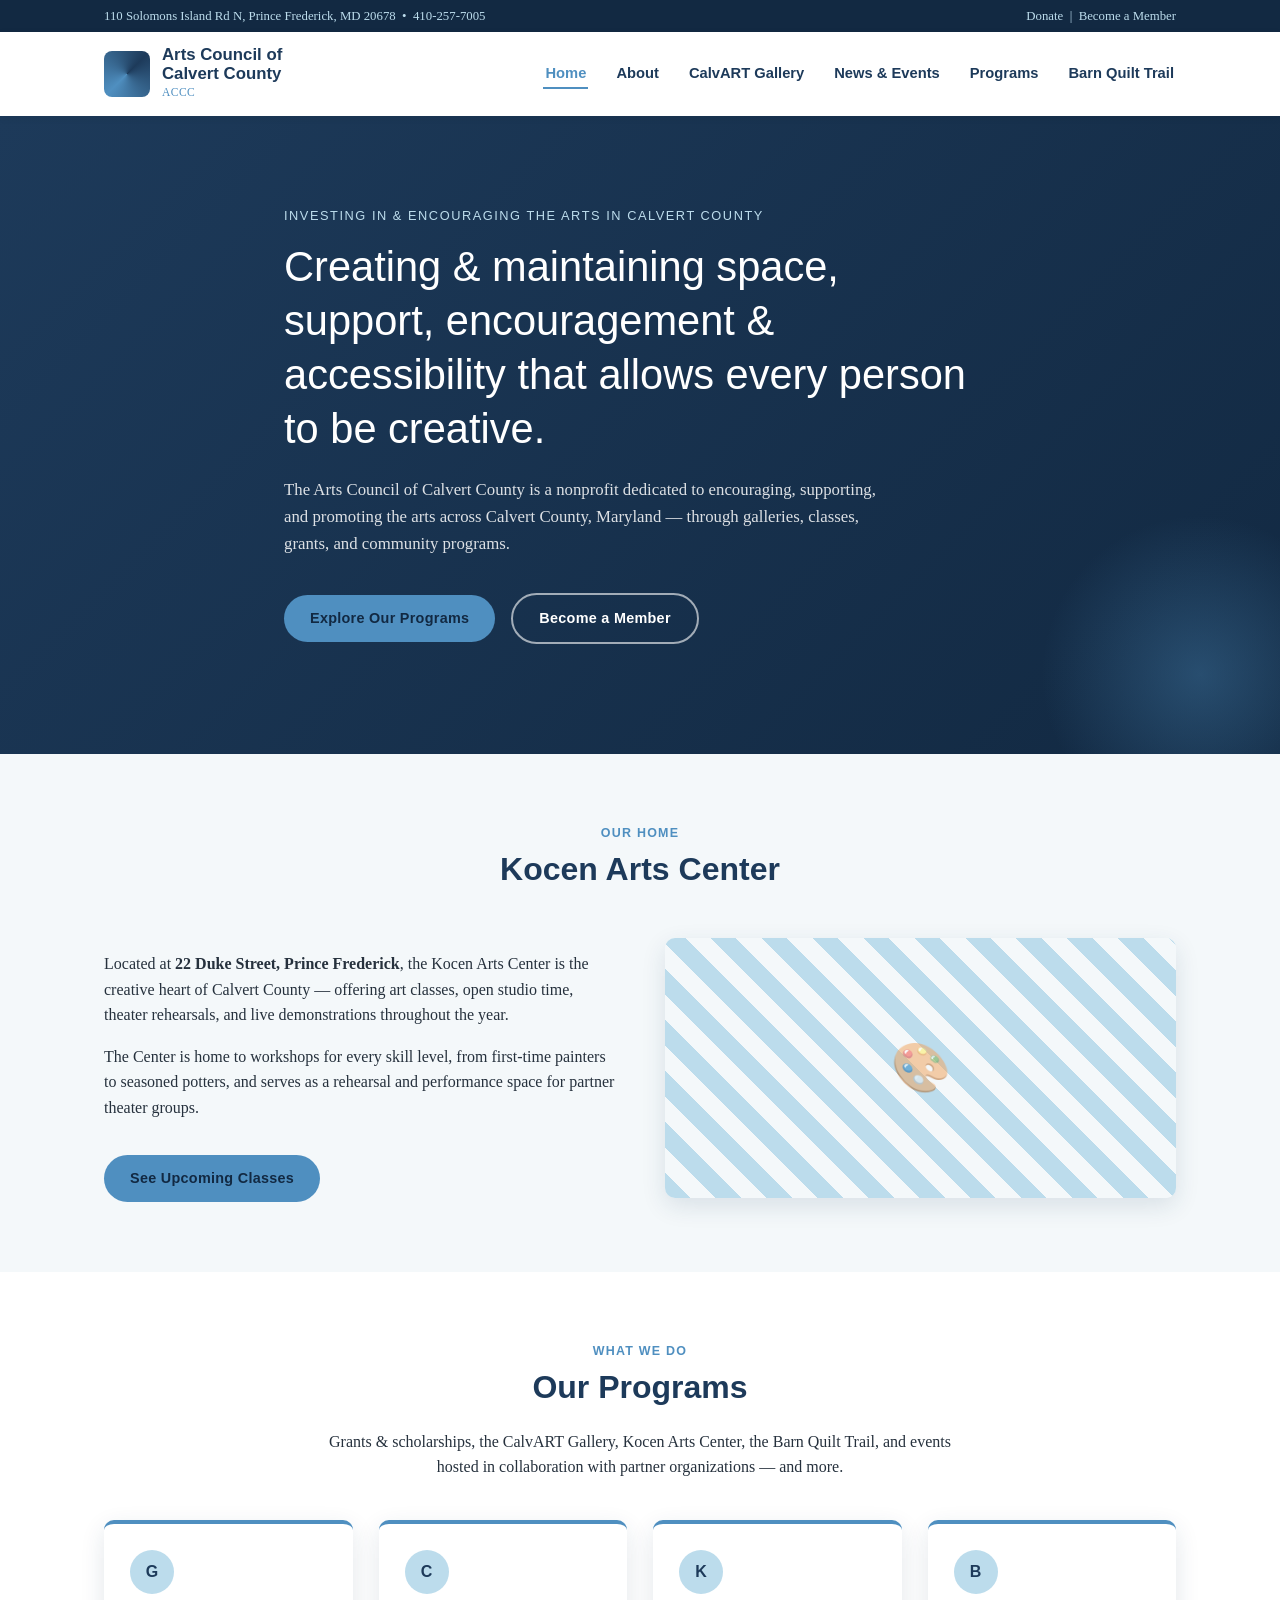
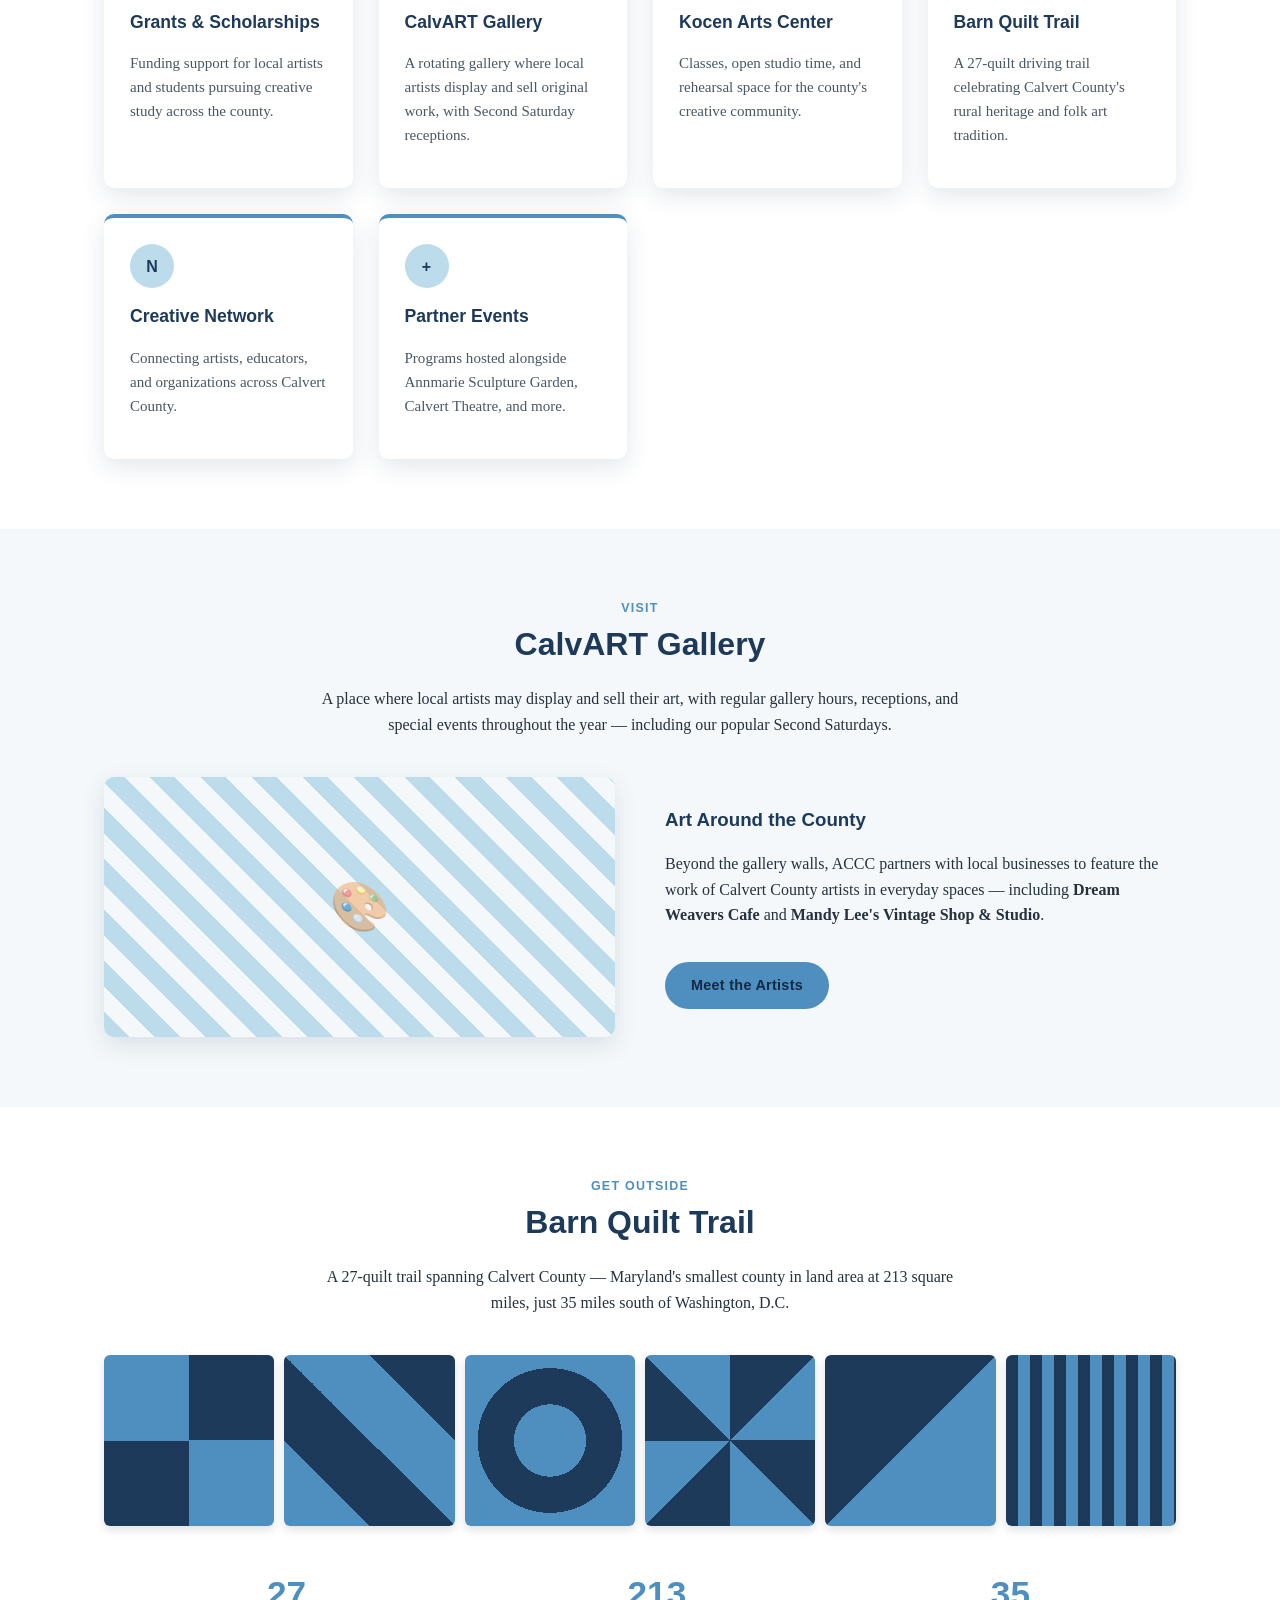
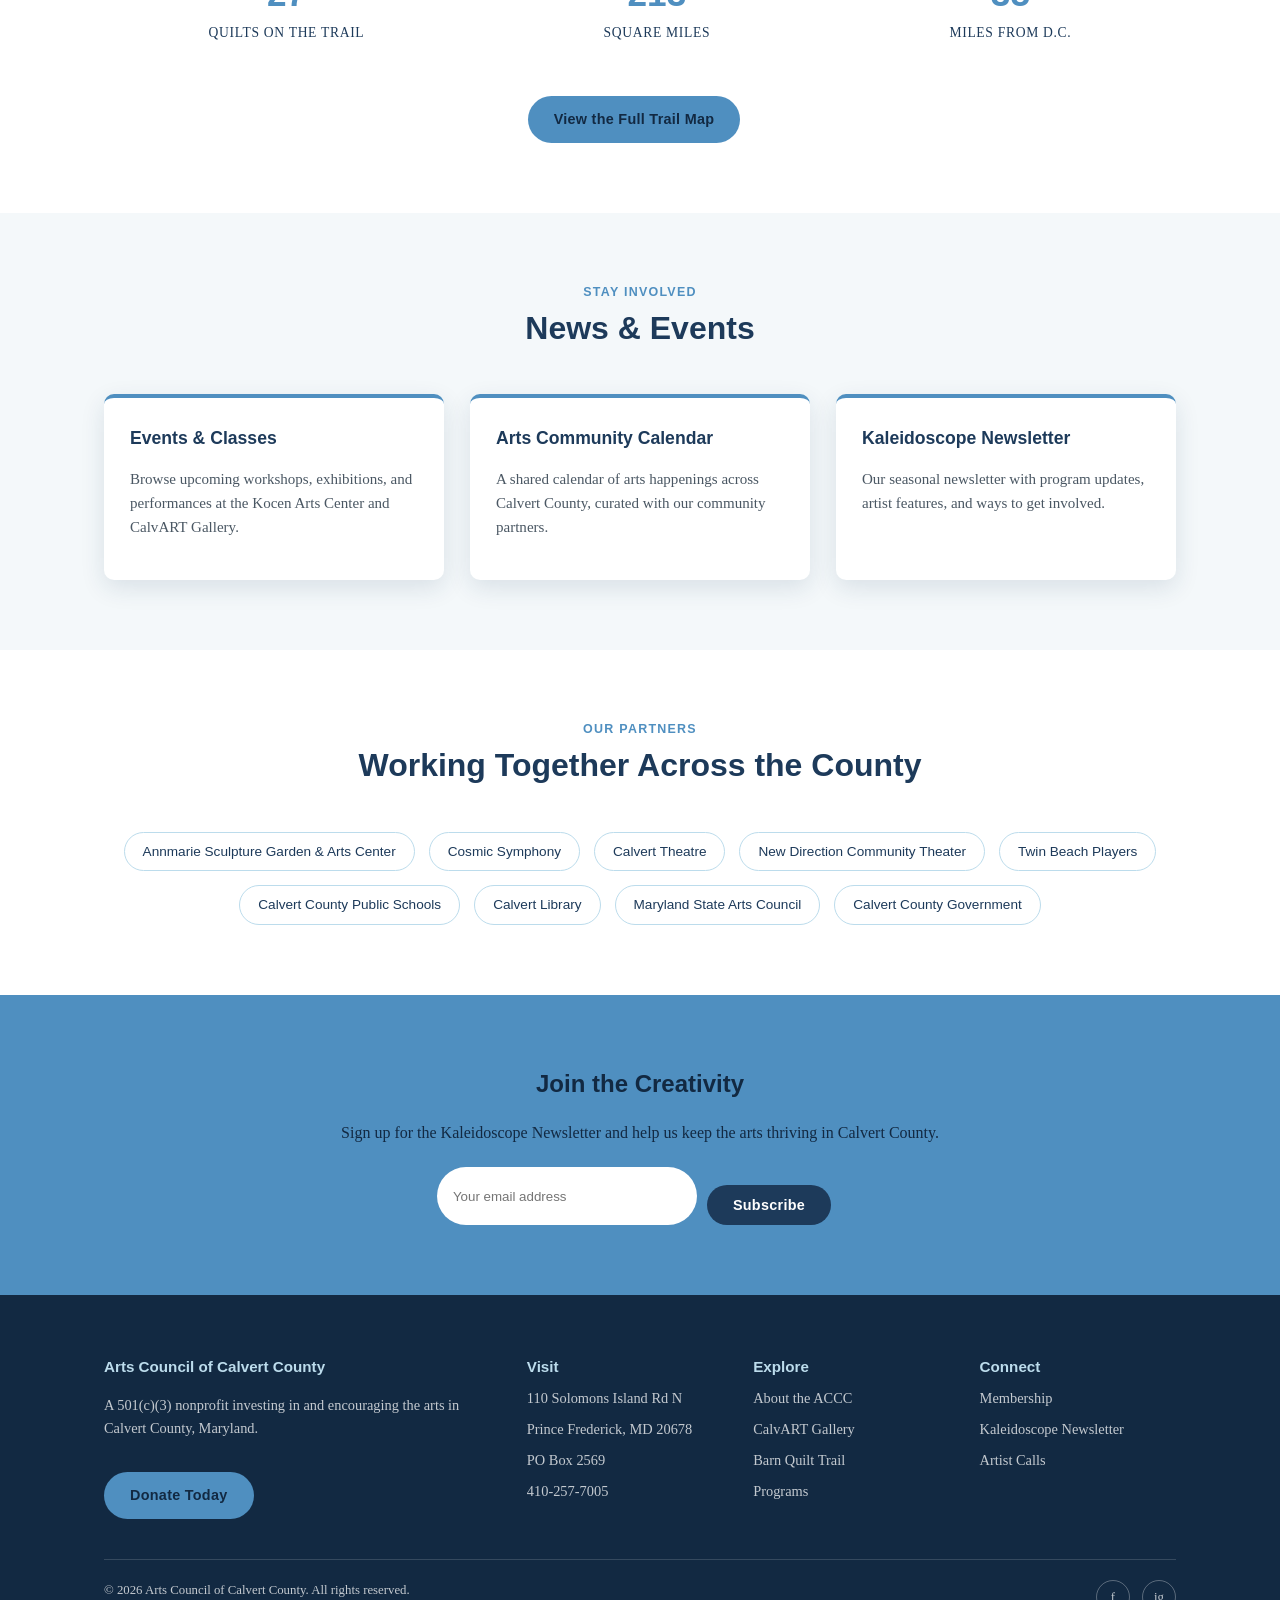
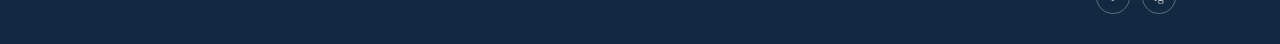
==== index.html @ 2d099463 "Refactor site title and remove sandbox references from HTML and CSS files" ====
<!doctype html>
<html lang="en">
<head>
<meta charset="UTF-8" />
<meta name="viewport" content="width=device-width, initial-scale=1.0" />
<title>Arts Council of Calvert County</title>
<link rel="stylesheet" href="css/styles.css" />
</head>
<body>

<div class="top-bar">
  <div class="container">
    <span>110 Solomons Island Rd N, Prince Frederick, MD 20678 &nbsp;•&nbsp; 410-257-7005</span>
    <span><a href="#donate">Donate</a> &nbsp;|&nbsp; <a href="#membership">Become a Member</a></span>
  </div>
</div>

<header class="site-header">
  <div class="container">
    <a class="brand" href="index.html">
      <span class="brand-mark"></span>
      <span class="brand-text">
        <div class="name">Arts Council of<br>Calvert County</div>
        <div class="tag">ACCC</div>
      </span>
    </a>
    <nav class="main-nav">
      <ul>
        <li><a href="index.html" class="active">Home</a></li>
        <li><a href="#about">About</a></li>
        <li><a href="#gallery">CalvART Gallery</a></li>
        <li><a href="#news">News &amp; Events</a></li>
        <li><a href="#programs">Programs</a></li>
        <li><a href="pages/barn-quilt-trail.html">Barn Quilt Trail</a></li>
      </ul>
    </nav>
  </div>
</header>

<section class="hero">
  <div class="container">
    <div class="eyebrow">Investing in &amp; Encouraging the Arts in Calvert County</div>
    <h1>Creating &amp; maintaining space, support, encouragement &amp; accessibility that allows every person to be creative.</h1>
    <p>The Arts Council of Calvert County is a nonprofit dedicated to encouraging, supporting, and promoting the arts across Calvert County, Maryland — through galleries, classes, grants, and community programs.</p>
    <a class="btn btn-gold" href="#programs">Explore Our Programs</a>
    <a class="btn btn-outline" href="#membership">Become a Member</a>
  </div>
</section>

<section id="about">
  <div class="container">
    <div class="section-head">
      <div class="kicker">Our Home</div>
      <h2>Kocen Arts Center</h2>
    </div>
    <div class="split">
      <div>
        <p>Located at <strong>22 Duke Street, Prince Frederick</strong>, the Kocen Arts Center is the creative heart of Calvert County — offering art classes, open studio time, theater rehearsals, and live demonstrations throughout the year.</p>
        <p>The Center is home to workshops for every skill level, from first-time painters to seasoned potters, and serves as a rehearsal and performance space for partner theater groups.</p>
        <a class="btn btn-gold" href="#news">See Upcoming Classes</a>
      </div>
      <div class="media"></div>
    </div>
  </div>
</section>

<section class="alt" id="programs">
  <div class="container">
    <div class="section-head">
      <div class="kicker">What We Do</div>
      <h2>Our Programs</h2>
      <p>Grants &amp; scholarships, the CalvART Gallery, Kocen Arts Center, the Barn Quilt Trail, and events hosted in collaboration with partner organizations — and more.</p>
    </div>
    <div class="grid">
      <div class="card">
        <div class="icon">G</div>
        <h3>Grants &amp; Scholarships</h3>
        <p>Funding support for local artists and students pursuing creative study across the county.</p>
      </div>
      <div class="card">
        <div class="icon">C</div>
        <h3>CalvART Gallery</h3>
        <p>A rotating gallery where local artists display and sell original work, with Second Saturday receptions.</p>
      </div>
      <div class="card">
        <div class="icon">K</div>
        <h3>Kocen Arts Center</h3>
        <p>Classes, open studio time, and rehearsal space for the county's creative community.</p>
      </div>
      <div class="card">
        <div class="icon">B</div>
        <h3>Barn Quilt Trail</h3>
        <p>A 27-quilt driving trail celebrating Calvert County's rural heritage and folk art tradition.</p>
      </div>
      <div class="card">
        <div class="icon">N</div>
        <h3>Creative Network</h3>
        <p>Connecting artists, educators, and organizations across Calvert County.</p>
      </div>
      <div class="card">
        <div class="icon">+</div>
        <h3>Partner Events</h3>
        <p>Programs hosted alongside Annmarie Sculpture Garden, Calvert Theatre, and more.</p>
      </div>
    </div>
  </div>
</section>

<section id="gallery">
  <div class="container">
    <div class="section-head">
      <div class="kicker">Visit</div>
      <h2>CalvART Gallery</h2>
      <p>A place where local artists may display and sell their art, with regular gallery hours, receptions, and special events throughout the year — including our popular Second Saturdays.</p>
    </div>
    <div class="split">
      <div class="media"></div>
      <div>
        <h3>Art Around the County</h3>
        <p>Beyond the gallery walls, ACCC partners with local businesses to feature the work of Calvert County artists in everyday spaces — including <strong>Dream Weavers Cafe</strong> and <strong>Mandy Lee's Vintage Shop &amp; Studio</strong>.</p>
        <a class="btn btn-gold" href="#news">Meet the Artists</a>
      </div>
    </div>
  </div>
</section>

<section class="alt" id="trail">
  <div class="container">
    <div class="section-head">
      <div class="kicker">Get Outside</div>
      <h2>Barn Quilt Trail</h2>
      <p>A 27-quilt trail spanning Calvert County — Maryland's smallest county in land area at 213 square miles, just 35 miles south of Washington, D.C.</p>
    </div>
    <div class="quilt-strip">
      <div class="quilt-swatch"></div>
      <div class="quilt-swatch"></div>
      <div class="quilt-swatch"></div>
      <div class="quilt-swatch"></div>
      <div class="quilt-swatch"></div>
      <div class="quilt-swatch"></div>
    </div>
    <div class="stat-row">
      <div class="stat"><div class="num">27</div><div class="label">Quilts on the Trail</div></div>
      <div class="stat"><div class="num">213</div><div class="label">Square Miles</div></div>
      <div class="stat"><div class="num">35</div><div class="label">Miles from D.C.</div></div>
    </div>
    <div style="text-align:center; margin-top:34px;">
      <a class="btn btn-gold" href="pages/barn-quilt-trail.html">View the Full Trail Map</a>
    </div>
  </div>
</section>

<section id="news">
  <div class="container">
    <div class="section-head">
      <div class="kicker">Stay Involved</div>
      <h2>News &amp; Events</h2>
    </div>
    <div class="grid">
      <div class="card">
        <h3>Events &amp; Classes</h3>
        <p>Browse upcoming workshops, exhibitions, and performances at the Kocen Arts Center and CalvART Gallery.</p>
      </div>
      <div class="card">
        <h3>Arts Community Calendar</h3>
        <p>A shared calendar of arts happenings across Calvert County, curated with our community partners.</p>
      </div>
      <div class="card">
        <h3>Kaleidoscope Newsletter</h3>
        <p>Our seasonal newsletter with program updates, artist features, and ways to get involved.</p>
      </div>
    </div>
  </div>
</section>

<section class="alt">
  <div class="container">
    <div class="section-head">
      <div class="kicker">Our Partners</div>
      <h2>Working Together Across the County</h2>
    </div>
    <div class="partner-list">
      <span class="partner-pill">Annmarie Sculpture Garden &amp; Arts Center</span>
      <span class="partner-pill">Cosmic Symphony</span>
      <span class="partner-pill">Calvert Theatre</span>
      <span class="partner-pill">New Direction Community Theater</span>
      <span class="partner-pill">Twin Beach Players</span>
      <span class="partner-pill">Calvert County Public Schools</span>
      <span class="partner-pill">Calvert Library</span>
      <span class="partner-pill">Maryland State Arts Council</span>
      <span class="partner-pill">Calvert County Government</span>
    </div>
  </div>
</section>

<section class="cta-band" id="membership">
  <div class="container">
    <h2>Join the Creativity</h2>
    <p>Sign up for the Kaleidoscope Newsletter and help us keep the arts thriving in Calvert County.</p>
    <form class="newsletter-form" onsubmit="event.preventDefault(); alert('Thanks for signing up!');">
      <input type="email" placeholder="Your email address" required />
      <button class="btn btn-gold" style="background:var(--navy); color:#fff;" type="submit">Subscribe</button>
    </form>
  </div>
</section>

<footer id="donate">
  <div class="container">
    <div class="footer-grid">
      <div>
        <h4>Arts Council of Calvert County</h4>
        <p>A 501(c)(3) nonprofit investing in and encouraging the arts in Calvert County, Maryland.</p>
        <a class="btn btn-gold" href="#donate">Donate Today</a>
      </div>
      <div>
        <h4>Visit</h4>
        <ul>
          <li>110 Solomons Island Rd N</li>
          <li>Prince Frederick, MD 20678</li>
          <li>PO Box 2569</li>
          <li>410-257-7005</li>
        </ul>
      </div>
      <div>
        <h4>Explore</h4>
        <ul>
          <li><a href="#about">About the ACCC</a></li>
          <li><a href="#gallery">CalvART Gallery</a></li>
          <li><a href="pages/barn-quilt-trail.html">Barn Quilt Trail</a></li>
          <li><a href="#programs">Programs</a></li>
        </ul>
      </div>
      <div>
        <h4>Connect</h4>
        <ul>
          <li><a href="#membership">Membership</a></li>
          <li><a href="#news">Kaleidoscope Newsletter</a></li>
          <li><a href="#news">Artist Calls</a></li>
        </ul>
      </div>
    </div>
    <div class="footer-bottom">
      <span>© 2026 Arts Council of Calvert County. All rights reserved.</span>
      <div class="social-row">
        <a href="#" aria-label="Facebook">f</a>
        <a href="#" aria-label="Instagram">ig</a>
      </div>
    </div>
  </div>
</footer>

</body>
</html>
---- css/styles.css ----
:root {
  --navy: #1d3a5a;
  --navy-dark: #122942;
  --accent: #4f8fc0;
  --accent-light: #bcdcec;
  --cream: #f4f8fa;
  --ink: #26313d;
  --white: #ffffff;
  --radius: 10px;
  --shadow: 0 8px 24px rgba(27, 58, 92, 0.12);
}

* { box-sizing: border-box; }

html { scroll-behavior: smooth; }

body {
  margin: 0;
  font-family: "Georgia", "Iowan Old Style", serif;
  color: var(--ink);
  background: var(--cream);
  line-height: 1.6;
}

h1, h2, h3, h4 {
  font-family: "Trebuchet MS", "Helvetica Neue", Arial, sans-serif;
  color: var(--navy);
  margin: 0 0 0.5em;
}

a { color: inherit; }

.container {
  max-width: 1120px;
  margin: 0 auto;
  padding: 0 24px;
}

/* ---------- Header ---------- */
.top-bar {
  background: var(--navy-dark);
  color: var(--accent-light);
  font-size: 0.8rem;
}
.top-bar .container {
  display: flex;
  justify-content: space-between;
  padding-top: 6px;
  padding-bottom: 6px;
  flex-wrap: wrap;
  gap: 8px;
}
.top-bar a { text-decoration: none; color: var(--accent-light); }
.top-bar a:hover { text-decoration: underline; }

header.site-header {
  background: var(--white);
  box-shadow: 0 2px 8px rgba(0,0,0,0.06);
  position: sticky;
  top: 0;
  z-index: 20;
}
.site-header .container {
  display: flex;
  align-items: center;
  justify-content: space-between;
  padding-top: 14px;
  padding-bottom: 14px;
}
.brand {
  display: flex;
  align-items: center;
  gap: 12px;
  text-decoration: none;
}
.brand-mark {
  width: 46px;
  height: 46px;
  border-radius: 8px;
  background: conic-gradient(from 45deg, var(--navy), var(--accent), var(--navy));
  flex-shrink: 0;
  overflow: hidden;
}
.brand-mark img {
  width: 100%;
  height: 100%;
  object-fit: cover;
  display: block;
}
.brand-text .name {
  font-family: "Trebuchet MS", sans-serif;
  font-weight: bold;
  color: var(--navy);
  font-size: 1.05rem;
  line-height: 1.1;
}
.brand-text .tag {
  font-size: 0.72rem;
  color: var(--accent);
  letter-spacing: 0.04em;
  text-transform: uppercase;
}

nav.main-nav ul {
  list-style: none;
  display: flex;
  gap: 26px;
  margin: 0;
  padding: 0;
  font-family: "Trebuchet MS", sans-serif;
  font-size: 0.92rem;
}
nav.main-nav a {
  text-decoration: none;
  color: var(--navy);
  font-weight: 600;
  padding: 6px 2px;
  border-bottom: 2px solid transparent;
  transition: border-color 0.15s ease, color 0.15s ease;
}
nav.main-nav a:hover,
nav.main-nav a.active {
  color: var(--accent);
  border-color: var(--accent);
}

.nav-toggle { display: none; }

/* ---------- Hero ---------- */
.hero {
  background: linear-gradient(135deg, var(--navy) 0%, var(--navy-dark) 100%);
  color: var(--white);
  padding: 90px 0 110px;
  position: relative;
  overflow: hidden;
}
.hero::after {
  content: "";
  position: absolute;
  right: -80px;
  bottom: -80px;
  width: 320px;
  height: 320px;
  border-radius: 50%;
  background: radial-gradient(circle, rgba(79,143,192,0.35), transparent 70%);
}
.hero-photo {
  background-size: cover;
  background-position: center;
}
.hero-photo::before {
  content: "";
  position: absolute;
  inset: 0;
  background: linear-gradient(135deg, rgba(18,41,66,0.92) 0%, rgba(18,41,66,0.72) 55%, rgba(18,41,66,0.55) 100%);
}
.hero .container { position: relative; z-index: 1; max-width: 760px; }
.hero .eyebrow {
  font-family: "Trebuchet MS", sans-serif;
  text-transform: uppercase;
  letter-spacing: 0.12em;
  color: var(--accent-light);
  font-size: 0.8rem;
  margin-bottom: 14px;
}
.hero h1 {
  color: var(--white);
  font-size: clamp(1.8rem, 4vw, 2.6rem);
  font-weight: normal;
  line-height: 1.3;
}
.hero p {
  color: rgba(255,255,255,0.85);
  font-size: 1.05rem;
  max-width: 620px;
}
.btn {
  display: inline-block;
  font-family: "Trebuchet MS", sans-serif;
  font-weight: 700;
  text-decoration: none;
  padding: 12px 26px;
  border-radius: 30px;
  margin-top: 18px;
  margin-right: 12px;
  font-size: 0.9rem;
  letter-spacing: 0.02em;
  transition: transform 0.15s ease, box-shadow 0.15s ease;
}
.btn:hover { transform: translateY(-2px); }
.btn-gold {
  background: var(--accent);
  color: var(--navy-dark);
}
.btn-gold:hover { box-shadow: 0 6px 18px rgba(79,143,192,0.4); }
.btn-outline {
  background: transparent;
  color: var(--white);
  border: 2px solid rgba(255,255,255,0.6);
}
.btn-outline:hover { border-color: var(--accent); color: var(--accent); }

/* ---------- Section shell ---------- */
section { padding: 70px 0; }
section.alt { background: var(--white); }
.section-head { max-width: 640px; margin: 0 auto 40px; text-align: center; }
.section-head .kicker {
  font-family: "Trebuchet MS", sans-serif;
  text-transform: uppercase;
  color: var(--accent);
  letter-spacing: 0.1em;
  font-size: 0.78rem;
  font-weight: 700;
}
.section-head h2 { font-size: clamp(1.5rem, 3vw, 2rem); }

/* ---------- Cards / grid ---------- */
.grid {
  display: grid;
  gap: 26px;
  grid-template-columns: repeat(auto-fit, minmax(230px, 1fr));
}
.card {
  background: var(--white);
  border-radius: var(--radius);
  box-shadow: var(--shadow);
  padding: 26px;
  border-top: 4px solid var(--accent);
}
.card h3 { font-size: 1.1rem; }
.card p { font-size: 0.94rem; color: #4a5763; }
.card .icon {
  width: 44px;
  height: 44px;
  border-radius: 50%;
  background: var(--accent-light);
  color: var(--navy);
  display: flex;
  align-items: center;
  justify-content: center;
  font-weight: bold;
  font-family: "Trebuchet MS", sans-serif;
  margin-bottom: 14px;
}

/* ---------- Split content ---------- */
.split {
  display: grid;
  grid-template-columns: 1fr 1fr;
  gap: 50px;
  align-items: center;
}
.split .media {
  border-radius: var(--radius);
  min-height: 260px;
  background: repeating-linear-gradient(45deg, var(--accent-light), var(--accent-light) 18px, var(--cream) 18px, var(--cream) 36px);
  box-shadow: var(--shadow);
  position: relative;
}
.split .media::before {
  content: "🎨";
  position: absolute;
  inset: 0;
  display: flex;
  align-items: center;
  justify-content: center;
  font-size: 3rem;
  opacity: 0.5;
}
@media (max-width: 820px) {
  .split { grid-template-columns: 1fr; }
}

/* ---------- Quilt trail strip ---------- */
.quilt-strip {
  display: grid;
  grid-template-columns: repeat(6, 1fr);
  gap: 10px;
  margin-top: 30px;
}
.quilt-swatch {
  aspect-ratio: 1;
  border-radius: 6px;
  box-shadow: 0 4px 10px rgba(0,0,0,0.12);
}
.quilt-swatch:nth-child(6n+1) { background: conic-gradient(var(--navy) 25%, var(--accent) 0 50%, var(--navy) 0 75%, var(--accent) 0); }
.quilt-swatch:nth-child(6n+2) { background: linear-gradient(45deg, var(--accent) 25%, var(--navy) 25% 50%, var(--accent) 50% 75%, var(--navy) 75%); }
.quilt-swatch:nth-child(6n+3) { background: radial-gradient(circle at center, var(--accent) 0 30%, var(--navy) 30% 60%, var(--accent) 60%); }
.quilt-swatch:nth-child(6n+4) { background: repeating-conic-gradient(var(--navy) 0deg 45deg, var(--accent) 45deg 90deg); }
.quilt-swatch:nth-child(6n+5) { background: linear-gradient(135deg, var(--navy) 0 50%, var(--accent) 50%); }
.quilt-swatch:nth-child(6n+6) { background: repeating-linear-gradient(90deg, var(--navy) 0 12px, var(--accent) 12px 24px); }
@media (max-width: 700px) { .quilt-strip { grid-template-columns: repeat(3, 1fr); } }

.stat-row {
  display: flex;
  justify-content: space-around;
  flex-wrap: wrap;
  gap: 30px;
  text-align: center;
  margin-top: 40px;
}
.stat-row .stat .num {
  font-family: "Trebuchet MS", sans-serif;
  font-size: 2.2rem;
  font-weight: bold;
  color: var(--accent);
}
.stat-row .stat .label {
  font-size: 0.85rem;
  color: var(--navy);
  text-transform: uppercase;
  letter-spacing: 0.05em;
}

/* ---------- Map embed ---------- */
.map-embed {
  display: block;
  position: relative;
  border-radius: var(--radius);
  overflow: hidden;
  box-shadow: var(--shadow);
  text-decoration: none;
  border: 1px solid rgba(27,58,92,0.1);
}
.map-embed iframe {
  display: block;
  width: 100%;
  height: 420px;
  border: 0;
  pointer-events: none; /* clicks pass through to the wrapping link */
}
.map-embed-badge {
  position: absolute;
  right: 16px;
  bottom: 16px;
  background: var(--navy);
  color: var(--white);
  font-family: "Trebuchet MS", sans-serif;
  font-weight: 700;
  font-size: 0.85rem;
  padding: 10px 18px;
  border-radius: 30px;
  box-shadow: 0 6px 16px rgba(0,0,0,0.25);
  transition: background 0.15s ease, transform 0.15s ease;
}
.map-embed:hover .map-embed-badge {
  background: var(--accent);
  color: var(--navy-dark);
  transform: translateY(-2px);
}
@media (max-width: 600px) {
  .map-embed iframe { height: 300px; }
  .map-embed-badge { left: 16px; right: 16px; text-align: center; }
}

/* ---------- Interactive Trail Map ---------- */
#trail-map {
  height: 460px;
  border-radius: var(--radius);
  overflow: hidden;
  box-shadow: var(--shadow);
  border: 1px solid rgba(27,58,92,0.1);
  background: var(--accent-light);
}
@media (max-width: 600px) {
  #trail-map { height: 340px; }
}

.quilt-info {
  font-family: "Georgia", "Iowan Old Style", serif;
  color: var(--ink);
  max-width: 240px;
  padding: 4px 2px;
}
.quilt-info h3 {
  font-family: "Trebuchet MS", sans-serif;
  color: var(--navy);
  font-size: 1rem;
  margin: 0 0 4px;
}
.quilt-info-address {
  font-family: "Trebuchet MS", sans-serif;
  color: var(--accent);
  font-size: 0.78rem;
  text-transform: uppercase;
  letter-spacing: 0.04em;
  margin: 0 0 8px;
}
.quilt-info-desc {
  font-size: 0.88rem;
  margin: 0;
}
.quilt-info-photo {
  width: 100%;
  border-radius: 6px;
  margin-bottom: 8px;
  display: block;
}

/* ---------- Partners ---------- */
.partner-list {
  display: flex;
  flex-wrap: wrap;
  gap: 14px;
  justify-content: center;
}
.partner-pill {
  background: var(--white);
  border: 1px solid var(--accent-light);
  padding: 8px 18px;
  border-radius: 30px;
  font-size: 0.85rem;
  color: var(--navy);
  font-family: "Trebuchet MS", sans-serif;
}

/* ---------- Newsletter / CTA ---------- */
.cta-band {
  background: var(--accent);
  color: var(--navy-dark);
  text-align: center;
}
.cta-band h2 { color: var(--navy-dark); }
.newsletter-form {
  margin-top: 22px;
  display: flex;
  gap: 10px;
  justify-content: center;
  flex-wrap: wrap;
}
.newsletter-form input {
  padding: 12px 16px;
  border-radius: 30px;
  border: none;
  min-width: 260px;
  font-family: "Trebuchet MS", sans-serif;
}
.newsletter-form button {
  border: none;
}

/* ---------- Footer ---------- */
footer {
  background: var(--navy-dark);
  color: rgba(255,255,255,0.75);
  padding: 60px 0 30px;
  font-size: 0.9rem;
}
.footer-grid {
  display: grid;
  grid-template-columns: 2fr 1fr 1fr 1fr;
  gap: 30px;
  margin-bottom: 40px;
}
footer h4 { color: var(--accent-light); font-size: 0.95rem; }
footer ul { list-style: none; padding: 0; margin: 0; }
footer li { margin-bottom: 8px; }
footer a { text-decoration: none; color: inherit; }
footer a:hover { color: var(--accent-light); }
.footer-bottom {
  border-top: 1px solid rgba(255,255,255,0.15);
  padding-top: 20px;
  display: flex;
  justify-content: space-between;
  flex-wrap: wrap;
  gap: 10px;
  font-size: 0.8rem;
}
.social-row { display: flex; gap: 12px; }
.social-row a {
  width: 34px;
  height: 34px;
  border-radius: 50%;
  border: 1px solid rgba(255,255,255,0.3);
  display: flex;
  align-items: center;
  justify-content: center;
  font-size: 0.8rem;
}

@media (max-width: 860px) {
  nav.main-nav { display: none; }
  .footer-grid { grid-template-columns: 1fr 1fr; }
}
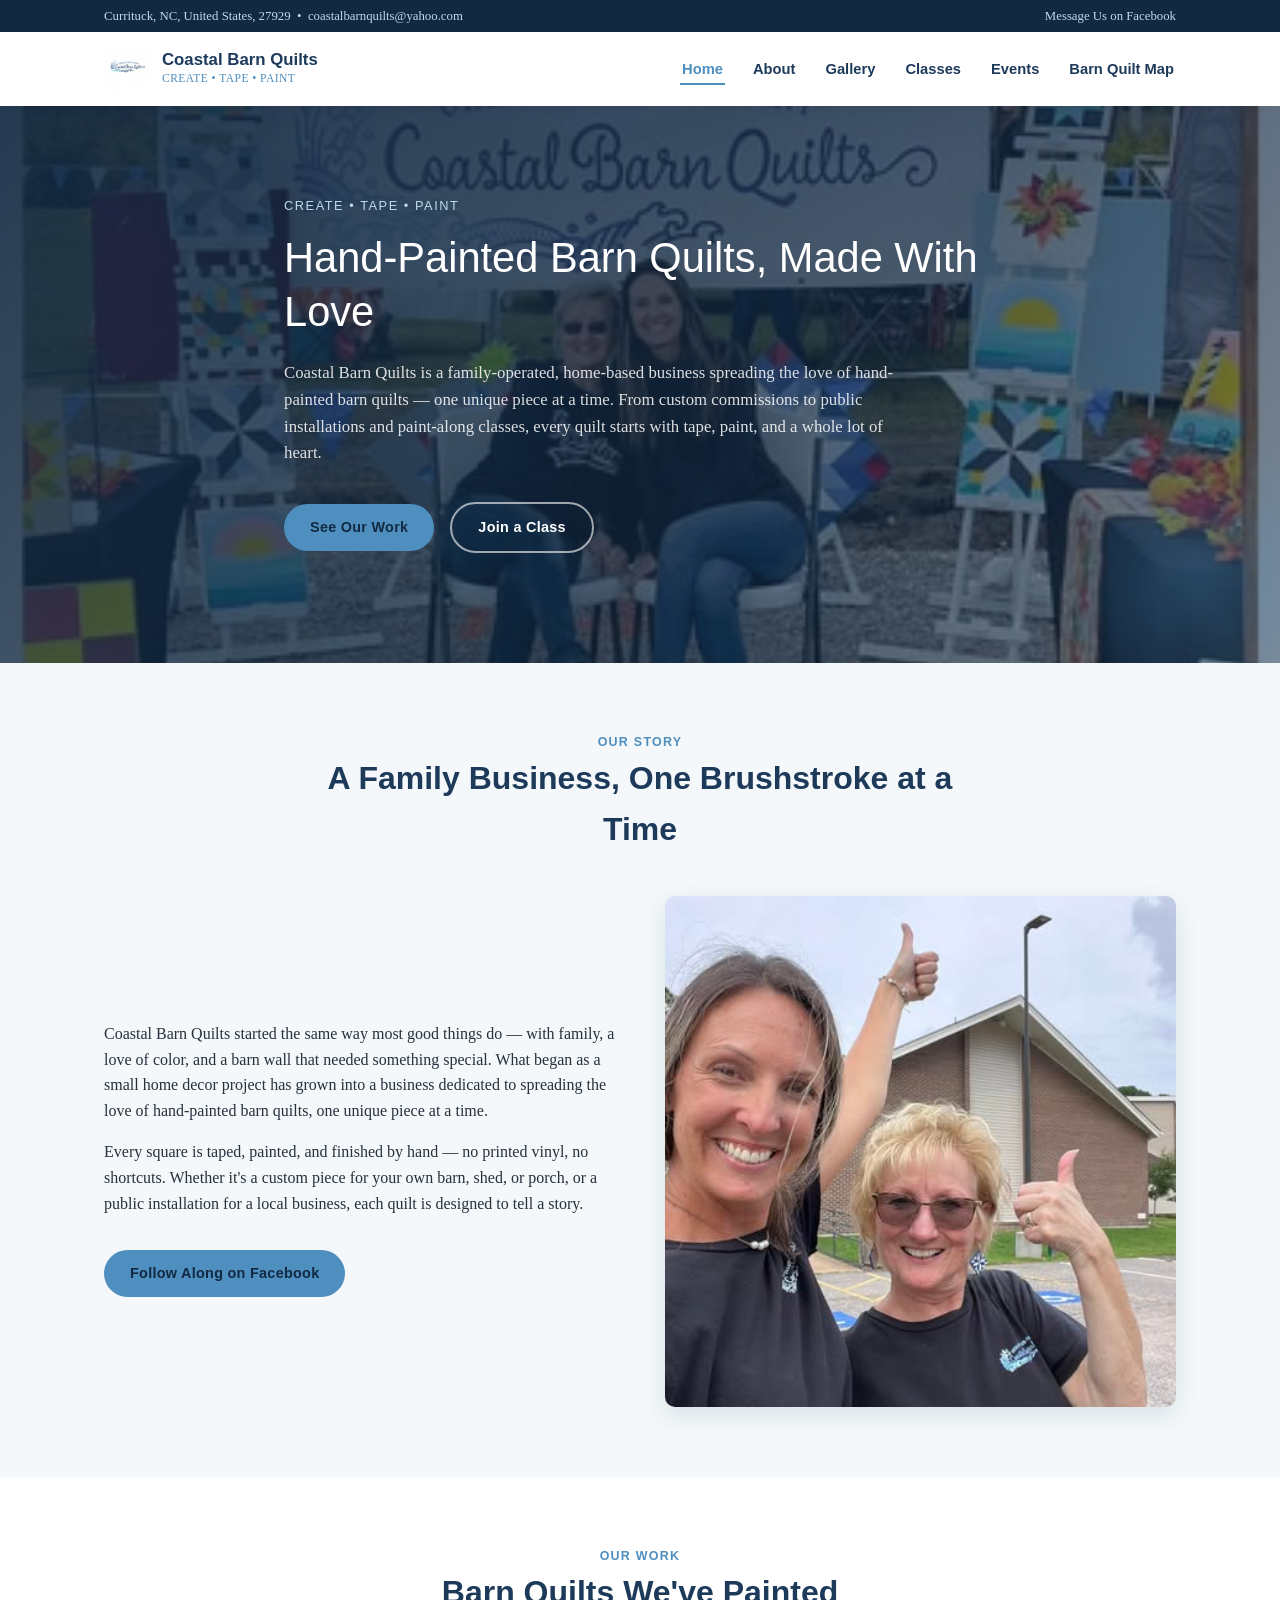
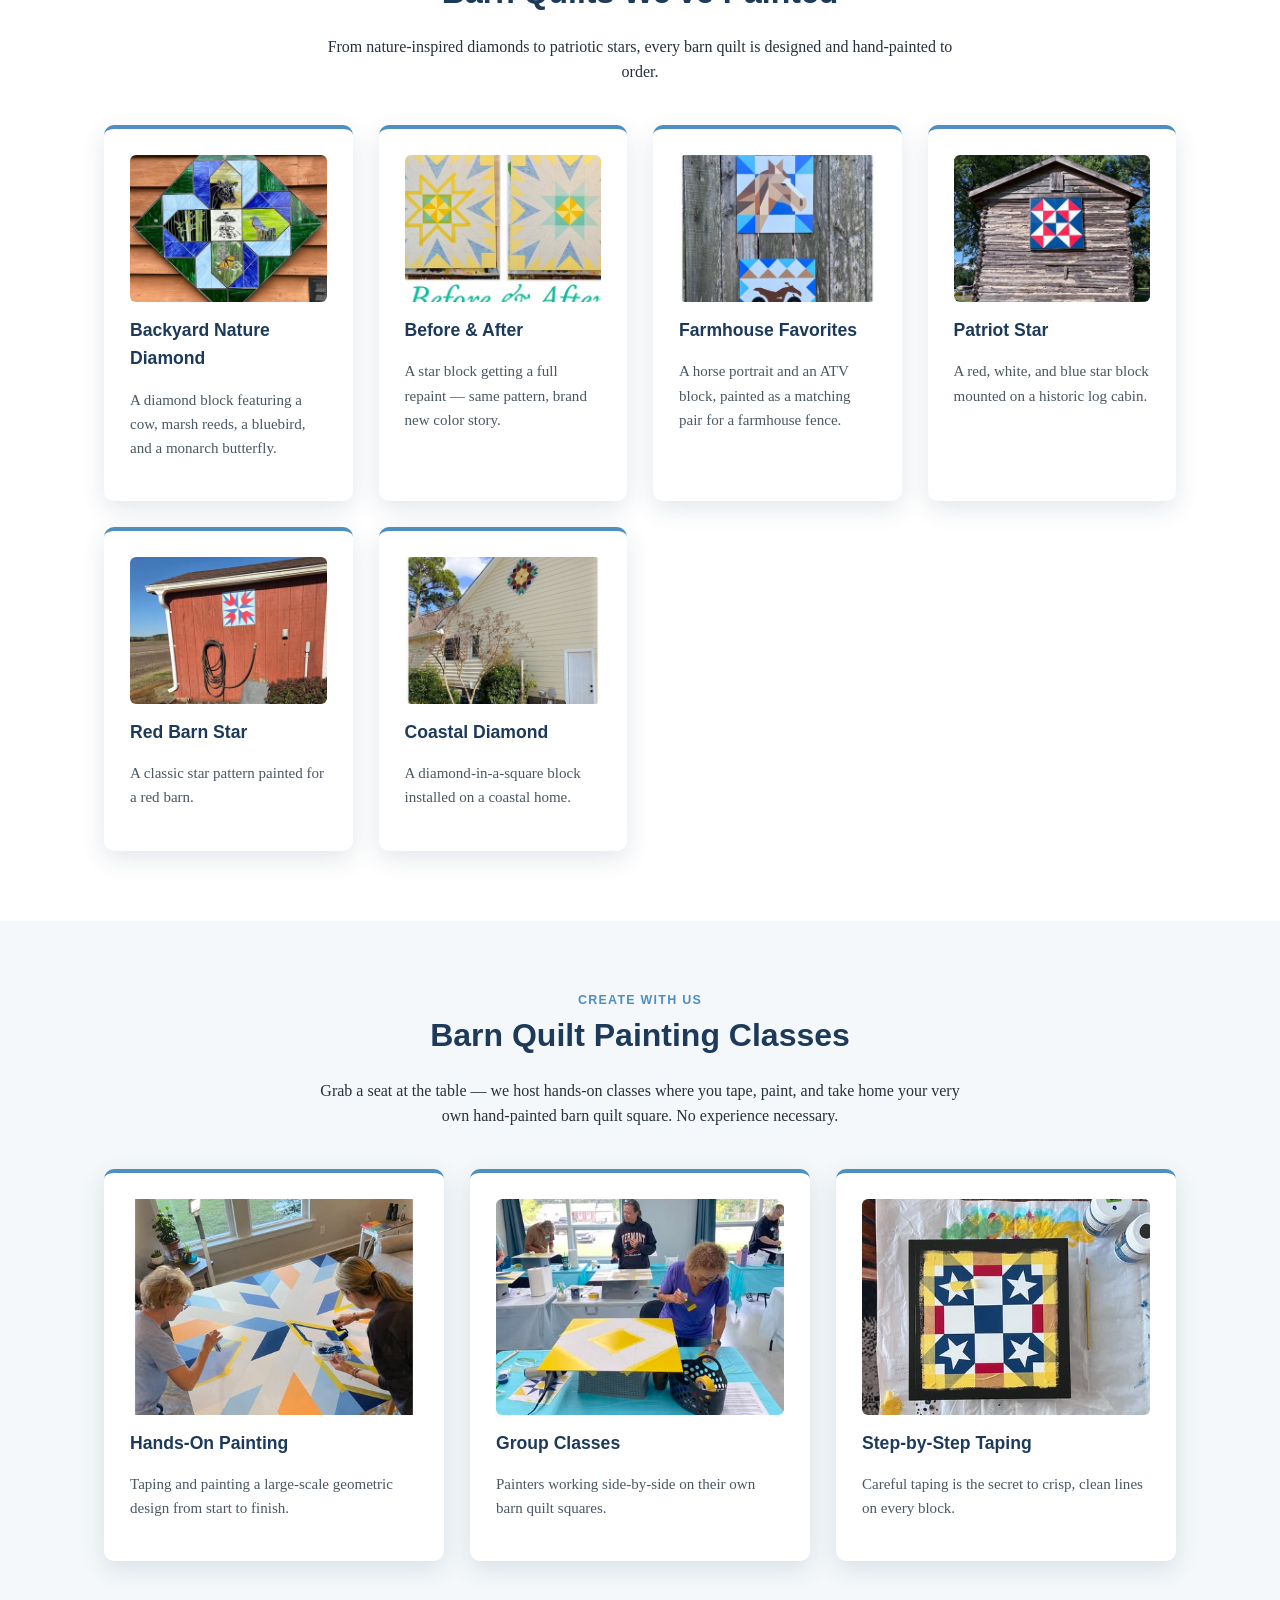
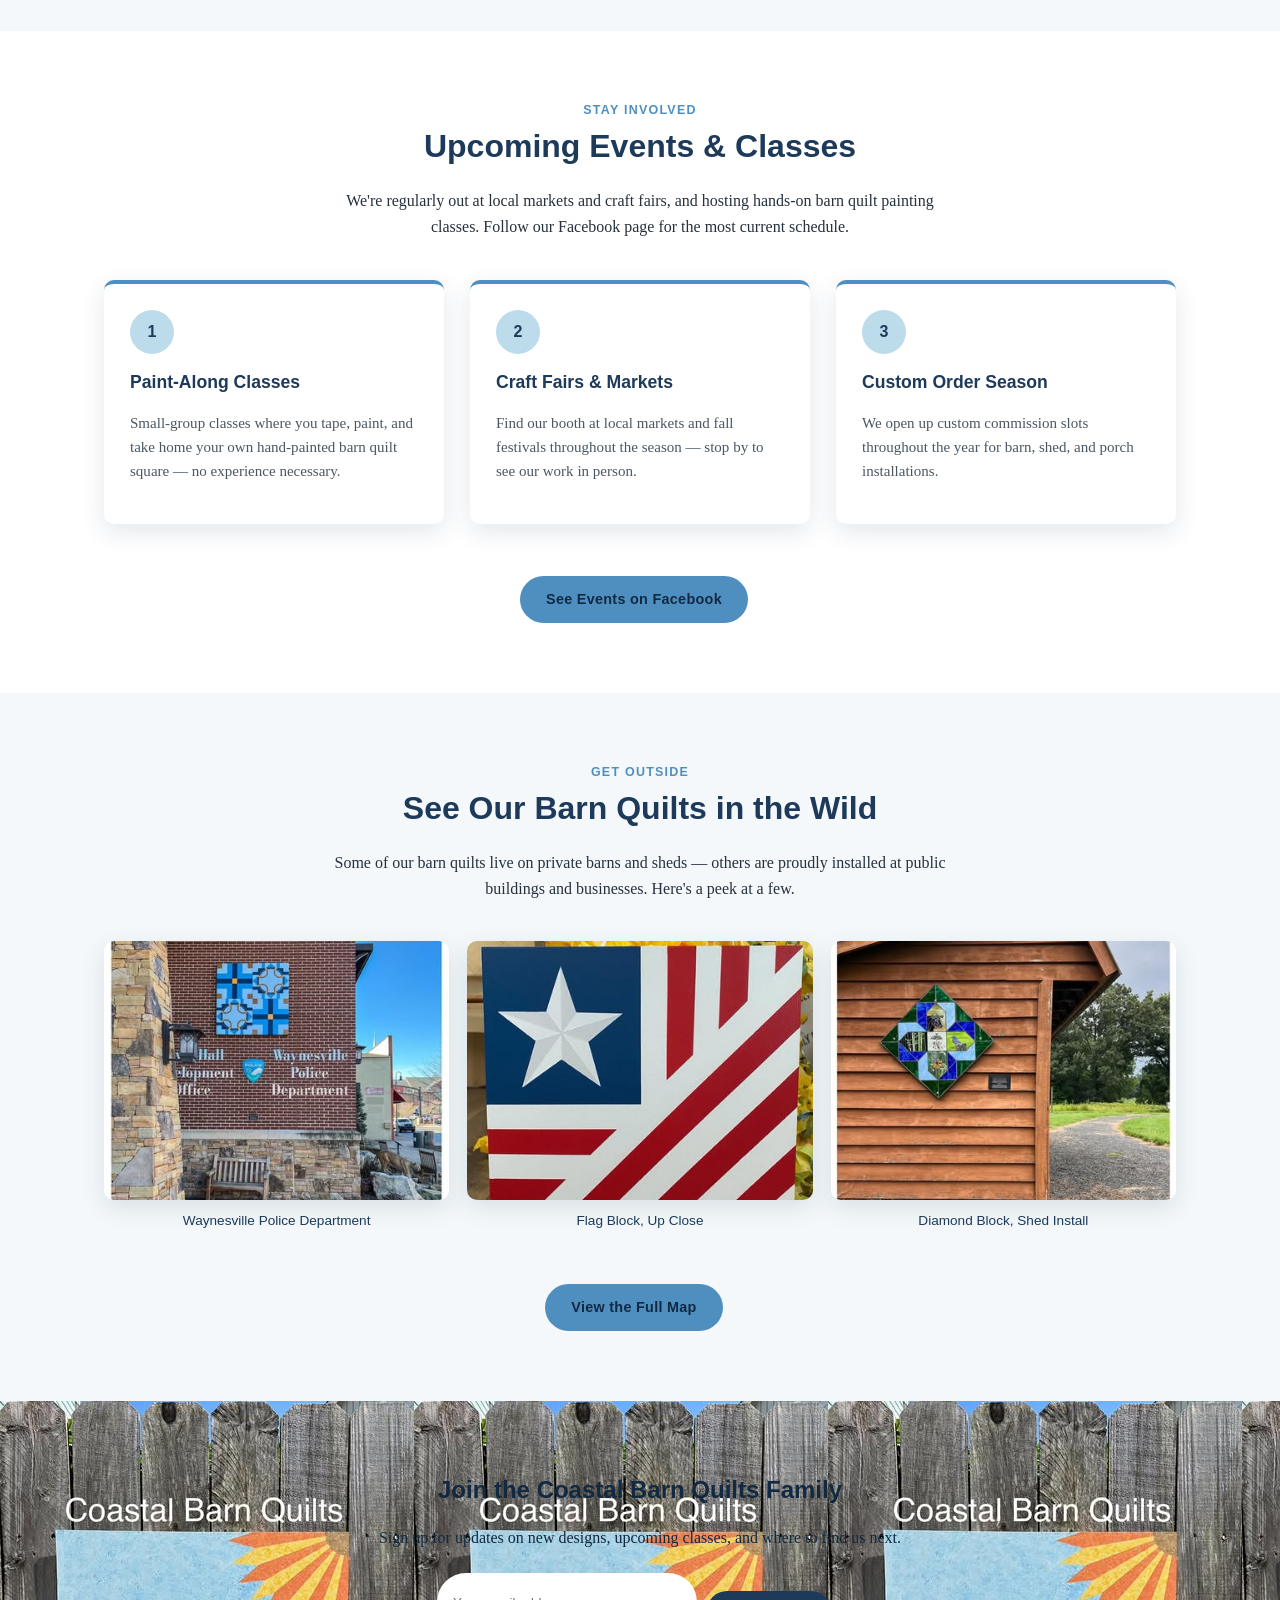
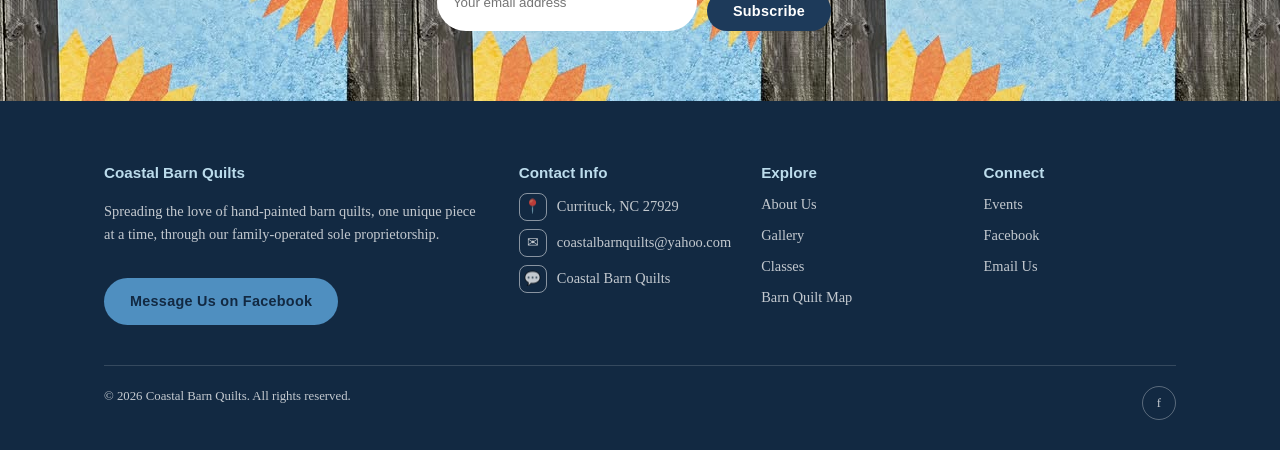
==== commit 17ee60d5: "Update site content and structure for Coastal Barn Quilts, enhancing branding and navigation. Revise" ====
--- a/index.html
+++ b/index.html
@@ -3,200 +3,201 @@
 <head>
 <meta charset="UTF-8" />
 <meta name="viewport" content="width=device-width, initial-scale=1.0" />
-<title>Arts Council of Calvert County</title>
+<title>Coastal Barn Quilts | Hand-Painted Barn Quilts</title>
+<meta name="description" content="Coastal Barn Quilts is a family-operated, home-based business spreading the love of hand-painted barn quilts, one unique piece at a time. Custom commissions, public installations, and paint-along classes." />
+<link rel="icon" type="image/jpeg" href="assets/images/466887380_122190005582225491_4252295119846972973_n.jpg" />
 <link rel="stylesheet" href="css/styles.css" />
 </head>
 <body>
 
 <div class="top-bar">
   <div class="container">
-    <span>110 Solomons Island Rd N, Prince Frederick, MD 20678 &nbsp;•&nbsp; 410-257-7005</span>
-    <span><a href="#donate">Donate</a> &nbsp;|&nbsp; <a href="#membership">Become a Member</a></span>
+    <span>Currituck, NC, United States, 27929 &nbsp;•&nbsp; <a href="mailto:coastalbarnquilts@yahoo.com">coastalbarnquilts@yahoo.com</a></span>
+    <span><a href="https://www.facebook.com/profile.php?id=61556764754302" target="_blank" rel="noopener">Message Us on Facebook</a></span>
   </div>
 </div>
 
 <header class="site-header">
   <div class="container">
     <a class="brand" href="index.html">
-      <span class="brand-mark"></span>
+      <span class="brand-mark"><img src="assets/images/466887380_122190005582225491_4252295119846972973_n.jpg" alt="Coastal Barn Quilts logo" /></span>
       <span class="brand-text">
-        <div class="name">Arts Council of<br>Calvert County</div>
-        <div class="tag">ACCC</div>
+        <div class="name">Coastal Barn Quilts</div>
+        <div class="tag">Create &bull; Tape &bull; Paint</div>
       </span>
     </a>
     <nav class="main-nav">
       <ul>
         <li><a href="index.html" class="active">Home</a></li>
         <li><a href="#about">About</a></li>
-        <li><a href="#gallery">CalvART Gallery</a></li>
-        <li><a href="#news">News &amp; Events</a></li>
-        <li><a href="#programs">Programs</a></li>
-        <li><a href="pages/barn-quilt-trail.html">Barn Quilt Trail</a></li>
+        <li><a href="#gallery">Gallery</a></li>
+        <li><a href="#classes">Classes</a></li>
+        <li><a href="#events">Events</a></li>
+        <li><a href="pages/barn-quilt-trail.html">Barn Quilt Map</a></li>
       </ul>
     </nav>
   </div>
 </header>
 
-<section class="hero">
-  <div class="container">
-    <div class="eyebrow">Investing in &amp; Encouraging the Arts in Calvert County</div>
-    <h1>Creating &amp; maintaining space, support, encouragement &amp; accessibility that allows every person to be creative.</h1>
-    <p>The Arts Council of Calvert County is a nonprofit dedicated to encouraging, supporting, and promoting the arts across Calvert County, Maryland — through galleries, classes, grants, and community programs.</p>
-    <a class="btn btn-gold" href="#programs">Explore Our Programs</a>
-    <a class="btn btn-outline" href="#membership">Become a Member</a>
+<section class="hero hero-photo" style="background-image:url('assets/images/540413521_122252401880225491_2429464950586820123_n.jpg');">
+  <div class="container">
+    <div class="eyebrow">Create &bull; Tape &bull; Paint</div>
+    <h1>Hand-Painted Barn Quilts, Made With Love</h1>
+    <p>Coastal Barn Quilts is a family-operated, home-based business spreading the love of hand-painted barn quilts — one unique piece at a time. From custom commissions to public installations and paint-along classes, every quilt starts with tape, paint, and a whole lot of heart.</p>
+    <a class="btn btn-gold" href="#gallery">See Our Work</a>
+    <a class="btn btn-outline" href="#events">Join a Class</a>
   </div>
 </section>
 
 <section id="about">
   <div class="container">
     <div class="section-head">
-      <div class="kicker">Our Home</div>
-      <h2>Kocen Arts Center</h2>
+      <div class="kicker">Our Story</div>
+      <h2>A Family Business, One Brushstroke at a Time</h2>
     </div>
     <div class="split">
       <div>
-        <p>Located at <strong>22 Duke Street, Prince Frederick</strong>, the Kocen Arts Center is the creative heart of Calvert County — offering art classes, open studio time, theater rehearsals, and live demonstrations throughout the year.</p>
-        <p>The Center is home to workshops for every skill level, from first-time painters to seasoned potters, and serves as a rehearsal and performance space for partner theater groups.</p>
-        <a class="btn btn-gold" href="#news">See Upcoming Classes</a>
-      </div>
-      <div class="media"></div>
-    </div>
-  </div>
-</section>
-
-<section class="alt" id="programs">
-  <div class="container">
-    <div class="section-head">
-      <div class="kicker">What We Do</div>
-      <h2>Our Programs</h2>
-      <p>Grants &amp; scholarships, the CalvART Gallery, Kocen Arts Center, the Barn Quilt Trail, and events hosted in collaboration with partner organizations — and more.</p>
+        <p>Coastal Barn Quilts started the same way most good things do — with family, a love of color, and a barn wall that needed something special. What began as a small home decor project has grown into a business dedicated to spreading the love of hand-painted barn quilts, one unique piece at a time.</p>
+        <p>Every square is taped, painted, and finished by hand — no printed vinyl, no shortcuts. Whether it's a custom piece for your own barn, shed, or porch, or a public installation for a local business, each quilt is designed to tell a story.</p>
+        <a class="btn btn-gold" href="https://www.facebook.com/profile.php?id=61556764754302" target="_blank" rel="noopener">Follow Along on Facebook</a>
+      </div>
+      <div class="photo-frame">
+        <img src="assets/images/789490271_122310284474225491_5668215752038292404_n.jpg" alt="The Coastal Barn Quilts team" />
+      </div>
+    </div>
+  </div>
+</section>
+
+<section class="alt" id="gallery">
+  <div class="container">
+    <div class="section-head">
+      <div class="kicker">Our Work</div>
+      <h2>Barn Quilts We've Painted</h2>
+      <p>From nature-inspired diamonds to patriotic stars, every barn quilt is designed and hand-painted to order.</p>
+    </div>
+    <div class="grid">
+      <div class="card gallery-card">
+        <img src="assets/images/530795545_122250019094225491_9047886345712242179_n.jpg" alt="Diamond-shaped barn quilt featuring a cow, marsh reeds, a bluebird, and a monarch butterfly" />
+        <h3>Backyard Nature Diamond</h3>
+        <p>A diamond block featuring a cow, marsh reeds, a bluebird, and a monarch butterfly.</p>
+      </div>
+      <div class="card gallery-card">
+        <img src="assets/images/539266680_122252537222225491_5180023009858354695_n.jpg" alt="Before and after photos of a repainted star pattern barn quilt" />
+        <h3>Before &amp; After</h3>
+        <p>A star block getting a full repaint — same pattern, brand new color story.</p>
+      </div>
+      <div class="card gallery-card">
+        <img src="assets/images/625463427_122278400000225491_3582782521754034518_n.jpg" alt="Barn quilt pair featuring a horse and an ATV, mounted on a fence" />
+        <h3>Farmhouse Favorites</h3>
+        <p>A horse portrait and an ATV block, painted as a matching pair for a farmhouse fence.</p>
+      </div>
+      <div class="card gallery-card">
+        <img src="assets/images/699121615_122294060348225491_2628515227605538361_n.jpg" alt="Red, white, and blue star pattern barn quilt mounted on a log cabin" />
+        <h3>Patriot Star</h3>
+        <p>A red, white, and blue star block mounted on a historic log cabin.</p>
+      </div>
+      <div class="card gallery-card">
+        <img src="assets/images/660479908_122287011278225491_8597335035796699145_n.jpg" alt="Star pattern barn quilt mounted on a red barn" />
+        <h3>Red Barn Star</h3>
+        <p>A classic star pattern painted for a red barn.</p>
+      </div>
+      <div class="card gallery-card">
+        <img src="assets/images/573549337_122263209008225491_8401580440284977162_n.jpg" alt="Diamond pattern barn quilt mounted on a yellow coastal home" />
+        <h3>Coastal Diamond</h3>
+        <p>A diamond-in-a-square block installed on a coastal home.</p>
+      </div>
+    </div>
+  </div>
+</section>
+
+<section id="classes">
+  <div class="container">
+    <div class="section-head">
+      <div class="kicker">Create With Us</div>
+      <h2>Barn Quilt Painting Classes</h2>
+      <p>Grab a seat at the table — we host hands-on classes where you tape, paint, and take home your very own hand-painted barn quilt square. No experience necessary.</p>
+    </div>
+    <div class="grid">
+      <div class="card gallery-card">
+        <img src="assets/images/578806525_122264623766225491_6568271241846609788_n.jpg" alt="Two people taping and painting a large-scale geometric barn quilt design" />
+        <h3>Hands-On Painting</h3>
+        <p>Taping and painting a large-scale geometric design from start to finish.</p>
+      </div>
+      <div class="card gallery-card">
+        <img src="assets/images/790425282_122310284378225491_1648993133553553510_n.jpg" alt="Group class participants painting their own barn quilt squares at a table" />
+        <h3>Group Classes</h3>
+        <p>Painters working side-by-side on their own barn quilt squares.</p>
+      </div>
+      <div class="card gallery-card">
+        <img src="assets/images/658147280_122287007804225491_4721801264896999484_n.jpg" alt="A flag-pattern barn quilt being taped and painted in progress" />
+        <h3>Step-by-Step Taping</h3>
+        <p>Careful taping is the secret to crisp, clean lines on every block.</p>
+      </div>
+    </div>
+  </div>
+</section>
+
+<section class="alt" id="events">
+  <div class="container">
+    <div class="section-head">
+      <div class="kicker">Stay Involved</div>
+      <h2>Upcoming Events &amp; Classes</h2>
+      <p>We're regularly out at local markets and craft fairs, and hosting hands-on barn quilt painting classes. Follow our Facebook page for the most current schedule.</p>
     </div>
     <div class="grid">
       <div class="card">
-        <div class="icon">G</div>
-        <h3>Grants &amp; Scholarships</h3>
-        <p>Funding support for local artists and students pursuing creative study across the county.</p>
+        <div class="icon">1</div>
+        <h3>Paint-Along Classes</h3>
+        <p>Small-group classes where you tape, paint, and take home your own hand-painted barn quilt square — no experience necessary.</p>
       </div>
       <div class="card">
-        <div class="icon">C</div>
-        <h3>CalvART Gallery</h3>
-        <p>A rotating gallery where local artists display and sell original work, with Second Saturday receptions.</p>
+        <div class="icon">2</div>
+        <h3>Craft Fairs &amp; Markets</h3>
+        <p>Find our booth at local markets and fall festivals throughout the season — stop by to see our work in person.</p>
       </div>
       <div class="card">
-        <div class="icon">K</div>
-        <h3>Kocen Arts Center</h3>
-        <p>Classes, open studio time, and rehearsal space for the county's creative community.</p>
-      </div>
-      <div class="card">
-        <div class="icon">B</div>
-        <h3>Barn Quilt Trail</h3>
-        <p>A 27-quilt driving trail celebrating Calvert County's rural heritage and folk art tradition.</p>
-      </div>
-      <div class="card">
-        <div class="icon">N</div>
-        <h3>Creative Network</h3>
-        <p>Connecting artists, educators, and organizations across Calvert County.</p>
-      </div>
-      <div class="card">
-        <div class="icon">+</div>
-        <h3>Partner Events</h3>
-        <p>Programs hosted alongside Annmarie Sculpture Garden, Calvert Theatre, and more.</p>
-      </div>
-    </div>
-  </div>
-</section>
-
-<section id="gallery">
-  <div class="container">
-    <div class="section-head">
-      <div class="kicker">Visit</div>
-      <h2>CalvART Gallery</h2>
-      <p>A place where local artists may display and sell their art, with regular gallery hours, receptions, and special events throughout the year — including our popular Second Saturdays.</p>
-    </div>
-    <div class="split">
-      <div class="media"></div>
-      <div>
-        <h3>Art Around the County</h3>
-        <p>Beyond the gallery walls, ACCC partners with local businesses to feature the work of Calvert County artists in everyday spaces — including <strong>Dream Weavers Cafe</strong> and <strong>Mandy Lee's Vintage Shop &amp; Studio</strong>.</p>
-        <a class="btn btn-gold" href="#news">Meet the Artists</a>
-      </div>
-    </div>
-  </div>
-</section>
-
-<section class="alt" id="trail">
+        <div class="icon">3</div>
+        <h3>Custom Order Season</h3>
+        <p>We open up custom commission slots throughout the year for barn, shed, and porch installations.</p>
+      </div>
+    </div>
+    <div style="text-align:center; margin-top:34px;">
+      <a class="btn btn-gold" href="https://www.facebook.com/profile.php?id=61556764754302" target="_blank" rel="noopener">See Events on Facebook</a>
+    </div>
+  </div>
+</section>
+
+<section id="trail">
   <div class="container">
     <div class="section-head">
       <div class="kicker">Get Outside</div>
-      <h2>Barn Quilt Trail</h2>
-      <p>A 27-quilt trail spanning Calvert County — Maryland's smallest county in land area at 213 square miles, just 35 miles south of Washington, D.C.</p>
-    </div>
-    <div class="quilt-strip">
-      <div class="quilt-swatch"></div>
-      <div class="quilt-swatch"></div>
-      <div class="quilt-swatch"></div>
-      <div class="quilt-swatch"></div>
-      <div class="quilt-swatch"></div>
-      <div class="quilt-swatch"></div>
-    </div>
-    <div class="stat-row">
-      <div class="stat"><div class="num">27</div><div class="label">Quilts on the Trail</div></div>
-      <div class="stat"><div class="num">213</div><div class="label">Square Miles</div></div>
-      <div class="stat"><div class="num">35</div><div class="label">Miles from D.C.</div></div>
+      <h2>See Our Barn Quilts in the Wild</h2>
+      <p>Some of our barn quilts live on private barns and sheds — others are proudly installed at public buildings and businesses. Here's a peek at a few.</p>
+    </div>
+    <div class="photo-strip">
+      <figure>
+        <img src="assets/images/481001159_122211260636225491_6834488302638869126_n.jpg" alt="Barn quilt installed on the wall of the Waynesville Police Department" />
+        <figcaption>Waynesville Police Department</figcaption>
+      </figure>
+      <figure>
+        <img src="assets/images/675193528_122290135490225491_7112691949585786083_n.jpg" alt="Close-up of a star and stripes flag pattern barn quilt" />
+        <figcaption>Flag Block, Up Close</figcaption>
+      </figure>
+      <figure>
+        <img src="assets/images/533178835_122250019040225491_7981194932776512868_n.jpg" alt="Diamond pattern barn quilt installed on a backyard shed" />
+        <figcaption>Diamond Block, Shed Install</figcaption>
+      </figure>
     </div>
     <div style="text-align:center; margin-top:34px;">
-      <a class="btn btn-gold" href="pages/barn-quilt-trail.html">View the Full Trail Map</a>
-    </div>
-  </div>
-</section>
-
-<section id="news">
-  <div class="container">
-    <div class="section-head">
-      <div class="kicker">Stay Involved</div>
-      <h2>News &amp; Events</h2>
-    </div>
-    <div class="grid">
-      <div class="card">
-        <h3>Events &amp; Classes</h3>
-        <p>Browse upcoming workshops, exhibitions, and performances at the Kocen Arts Center and CalvART Gallery.</p>
-      </div>
-      <div class="card">
-        <h3>Arts Community Calendar</h3>
-        <p>A shared calendar of arts happenings across Calvert County, curated with our community partners.</p>
-      </div>
-      <div class="card">
-        <h3>Kaleidoscope Newsletter</h3>
-        <p>Our seasonal newsletter with program updates, artist features, and ways to get involved.</p>
-      </div>
-    </div>
-  </div>
-</section>
-
-<section class="alt">
-  <div class="container">
-    <div class="section-head">
-      <div class="kicker">Our Partners</div>
-      <h2>Working Together Across the County</h2>
-    </div>
-    <div class="partner-list">
-      <span class="partner-pill">Annmarie Sculpture Garden &amp; Arts Center</span>
-      <span class="partner-pill">Cosmic Symphony</span>
-      <span class="partner-pill">Calvert Theatre</span>
-      <span class="partner-pill">New Direction Community Theater</span>
-      <span class="partner-pill">Twin Beach Players</span>
-      <span class="partner-pill">Calvert County Public Schools</span>
-      <span class="partner-pill">Calvert Library</span>
-      <span class="partner-pill">Maryland State Arts Council</span>
-      <span class="partner-pill">Calvert County Government</span>
-    </div>
-  </div>
-</section>
-
-<section class="cta-band" id="membership">
-  <div class="container">
-    <h2>Join the Creativity</h2>
-    <p>Sign up for the Kaleidoscope Newsletter and help us keep the arts thriving in Calvert County.</p>
+      <a class="btn btn-gold" href="pages/barn-quilt-trail.html">View the Full Map</a>
+    </div>
+  </div>
+</section>
+
+<section class="cta-band cta-band-photo" style="background-image:url('assets/images/536268085_122251642718225491_5577699748736199073_n.jpg');" id="newsletter">
+  <div class="container">
+    <h2>Join the Coastal Barn Quilts Family</h2>
+    <p>Sign up for updates on new designs, upcoming classes, and where to find us next.</p>
     <form class="newsletter-form" onsubmit="event.preventDefault(); alert('Thanks for signing up!');">
       <input type="email" placeholder="Your email address" required />
       <button class="btn btn-gold" style="background:var(--navy); color:#fff;" type="submit">Subscribe</button>
@@ -204,46 +205,53 @@
   </div>
 </section>
 
-<footer id="donate">
+<footer>
   <div class="container">
     <div class="footer-grid">
       <div>
-        <h4>Arts Council of Calvert County</h4>
-        <p>A 501(c)(3) nonprofit investing in and encouraging the arts in Calvert County, Maryland.</p>
-        <a class="btn btn-gold" href="#donate">Donate Today</a>
-      </div>
-      <div>
-        <h4>Visit</h4>
+        <h4>Coastal Barn Quilts</h4>
+        <p>Spreading the love of hand-painted barn quilts, one unique piece at a time, through our family-operated sole proprietorship.</p>
+        <a class="btn btn-gold" href="https://www.facebook.com/profile.php?id=61556764754302" target="_blank" rel="noopener">Message Us on Facebook</a>
+      </div>
+      <div>
+        <h4>Contact Info</h4>
         <ul>
-          <li>110 Solomons Island Rd N</li>
-          <li>Prince Frederick, MD 20678</li>
-          <li>PO Box 2569</li>
-          <li>410-257-7005</li>
+          <li class="contact-row">
+            <span class="contact-icon">📍</span>
+            <span>Currituck, NC 27929</span>
+          </li>
+          <li class="contact-row">
+            <span class="contact-icon">✉</span>
+            <a href="mailto:coastalbarnquilts@yahoo.com">coastalbarnquilts@yahoo.com</a>
+          </li>
+          <li class="contact-row">
+            <span class="contact-icon">💬</span>
+            <span>Coastal Barn Quilts</span>
+          </li>
         </ul>
       </div>
       <div>
         <h4>Explore</h4>
         <ul>
-          <li><a href="#about">About the ACCC</a></li>
-          <li><a href="#gallery">CalvART Gallery</a></li>
-          <li><a href="pages/barn-quilt-trail.html">Barn Quilt Trail</a></li>
-          <li><a href="#programs">Programs</a></li>
+          <li><a href="#about">About Us</a></li>
+          <li><a href="#gallery">Gallery</a></li>
+          <li><a href="#classes">Classes</a></li>
+          <li><a href="pages/barn-quilt-trail.html">Barn Quilt Map</a></li>
         </ul>
       </div>
       <div>
         <h4>Connect</h4>
         <ul>
-          <li><a href="#membership">Membership</a></li>
-          <li><a href="#news">Kaleidoscope Newsletter</a></li>
-          <li><a href="#news">Artist Calls</a></li>
+          <li><a href="#events">Events</a></li>
+          <li><a href="https://www.facebook.com/profile.php?id=61556764754302" target="_blank" rel="noopener">Facebook</a></li>
+          <li><a href="mailto:coastalbarnquilts@yahoo.com">Email Us</a></li>
         </ul>
       </div>
     </div>
     <div class="footer-bottom">
-      <span>© 2026 Arts Council of Calvert County. All rights reserved.</span>
+      <span>&copy; 2026 Coastal Barn Quilts. All rights reserved.</span>
       <div class="social-row">
-        <a href="#" aria-label="Facebook">f</a>
-        <a href="#" aria-label="Instagram">ig</a>
+        <a href="https://www.facebook.com/profile.php?id=61556764754302" target="_blank" rel="noopener" aria-label="Facebook">f</a>
       </div>
     </div>
   </div>
--- a/css/styles.css
+++ b/css/styles.css
@@ -250,66 +250,54 @@
   gap: 50px;
   align-items: center;
 }
-.split .media {
+.split .photo-frame {
   border-radius: var(--radius);
+  overflow: hidden;
+  box-shadow: var(--shadow);
+}
+.split .photo-frame img {
+  width: 100%;
+  height: 100%;
   min-height: 260px;
-  background: repeating-linear-gradient(45deg, var(--accent-light), var(--accent-light) 18px, var(--cream) 18px, var(--cream) 36px);
-  box-shadow: var(--shadow);
-  position: relative;
-}
-.split .media::before {
-  content: "🎨";
-  position: absolute;
-  inset: 0;
-  display: flex;
-  align-items: center;
-  justify-content: center;
-  font-size: 3rem;
-  opacity: 0.5;
+  object-fit: cover;
+  display: block;
 }
 @media (max-width: 820px) {
   .split { grid-template-columns: 1fr; }
 }
 
-/* ---------- Quilt trail strip ---------- */
-.quilt-strip {
+/* ---------- Gallery cards ---------- */
+.gallery-card img {
+  width: 100%;
+  aspect-ratio: 4 / 3;
+  object-fit: cover;
+  border-radius: 6px;
+  margin-bottom: 14px;
+  display: block;
+}
+
+/* ---------- Photo strip (installations) ---------- */
+.photo-strip {
   display: grid;
-  grid-template-columns: repeat(6, 1fr);
-  gap: 10px;
+  grid-template-columns: repeat(auto-fit, minmax(200px, 1fr));
+  gap: 18px;
   margin-top: 30px;
 }
-.quilt-swatch {
-  aspect-ratio: 1;
-  border-radius: 6px;
-  box-shadow: 0 4px 10px rgba(0,0,0,0.12);
-}
-.quilt-swatch:nth-child(6n+1) { background: conic-gradient(var(--navy) 25%, var(--accent) 0 50%, var(--navy) 0 75%, var(--accent) 0); }
-.quilt-swatch:nth-child(6n+2) { background: linear-gradient(45deg, var(--accent) 25%, var(--navy) 25% 50%, var(--accent) 50% 75%, var(--navy) 75%); }
-.quilt-swatch:nth-child(6n+3) { background: radial-gradient(circle at center, var(--accent) 0 30%, var(--navy) 30% 60%, var(--accent) 60%); }
-.quilt-swatch:nth-child(6n+4) { background: repeating-conic-gradient(var(--navy) 0deg 45deg, var(--accent) 45deg 90deg); }
-.quilt-swatch:nth-child(6n+5) { background: linear-gradient(135deg, var(--navy) 0 50%, var(--accent) 50%); }
-.quilt-swatch:nth-child(6n+6) { background: repeating-linear-gradient(90deg, var(--navy) 0 12px, var(--accent) 12px 24px); }
-@media (max-width: 700px) { .quilt-strip { grid-template-columns: repeat(3, 1fr); } }
-
-.stat-row {
-  display: flex;
-  justify-content: space-around;
-  flex-wrap: wrap;
-  gap: 30px;
+.photo-strip figure { margin: 0; }
+.photo-strip img {
+  width: 100%;
+  aspect-ratio: 4 / 3;
+  object-fit: cover;
+  border-radius: var(--radius);
+  box-shadow: var(--shadow);
+  display: block;
+}
+.photo-strip figcaption {
+  margin-top: 10px;
+  font-family: "Trebuchet MS", sans-serif;
+  font-size: 0.85rem;
+  color: var(--navy);
   text-align: center;
-  margin-top: 40px;
-}
-.stat-row .stat .num {
-  font-family: "Trebuchet MS", sans-serif;
-  font-size: 2.2rem;
-  font-weight: bold;
-  color: var(--accent);
-}
-.stat-row .stat .label {
-  font-size: 0.85rem;
-  color: var(--navy);
-  text-transform: uppercase;
-  letter-spacing: 0.05em;
 }
 
 /* ---------- Map embed ---------- */
@@ -457,6 +445,18 @@
 footer li { margin-bottom: 8px; }
 footer a { text-decoration: none; color: inherit; }
 footer a:hover { color: var(--accent-light); }
+.contact-row { display: flex; align-items: center; gap: 10px; }
+.contact-icon {
+  width: 28px;
+  height: 28px;
+  border-radius: 8px;
+  border: 1.5px solid rgba(255,255,255,0.5);
+  display: flex;
+  align-items: center;
+  justify-content: center;
+  flex-shrink: 0;
+  font-size: 0.85rem;
+}
 .footer-bottom {
   border-top: 1px solid rgba(255,255,255,0.15);
   padding-top: 20px;
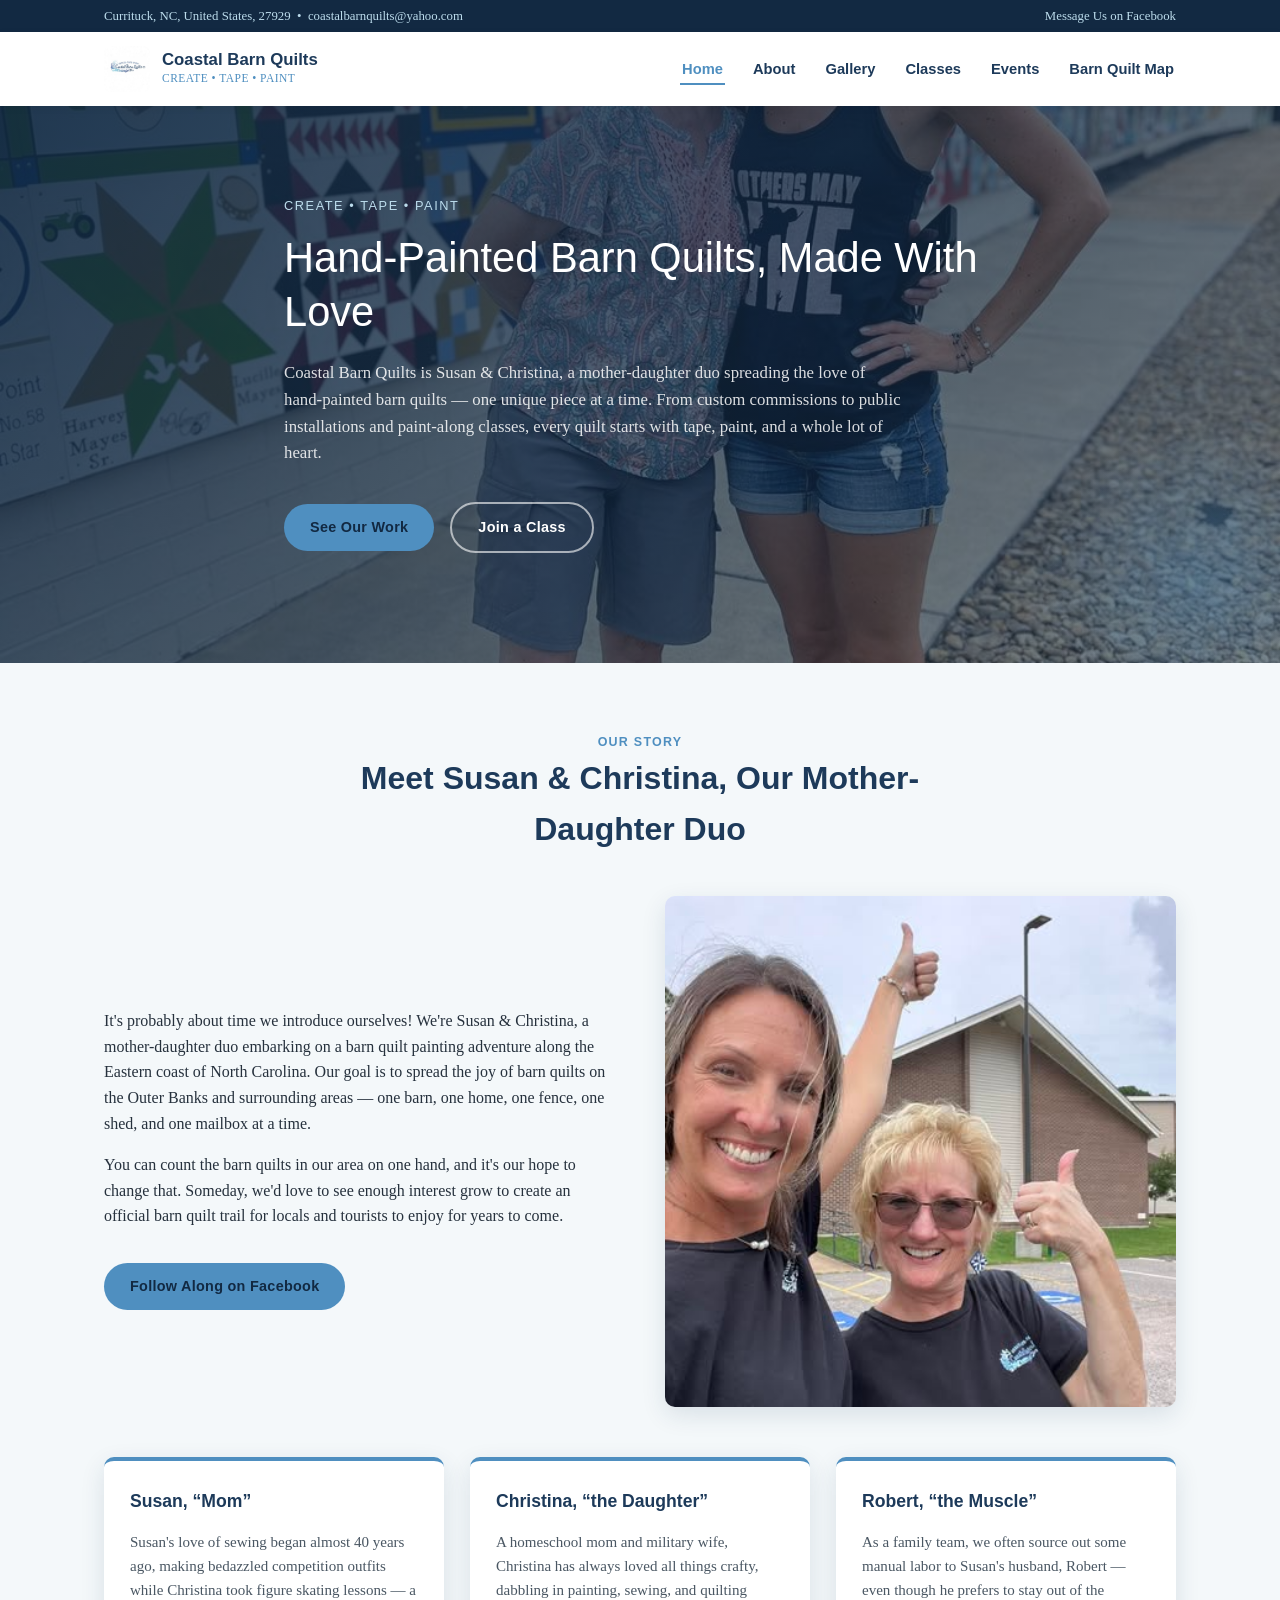
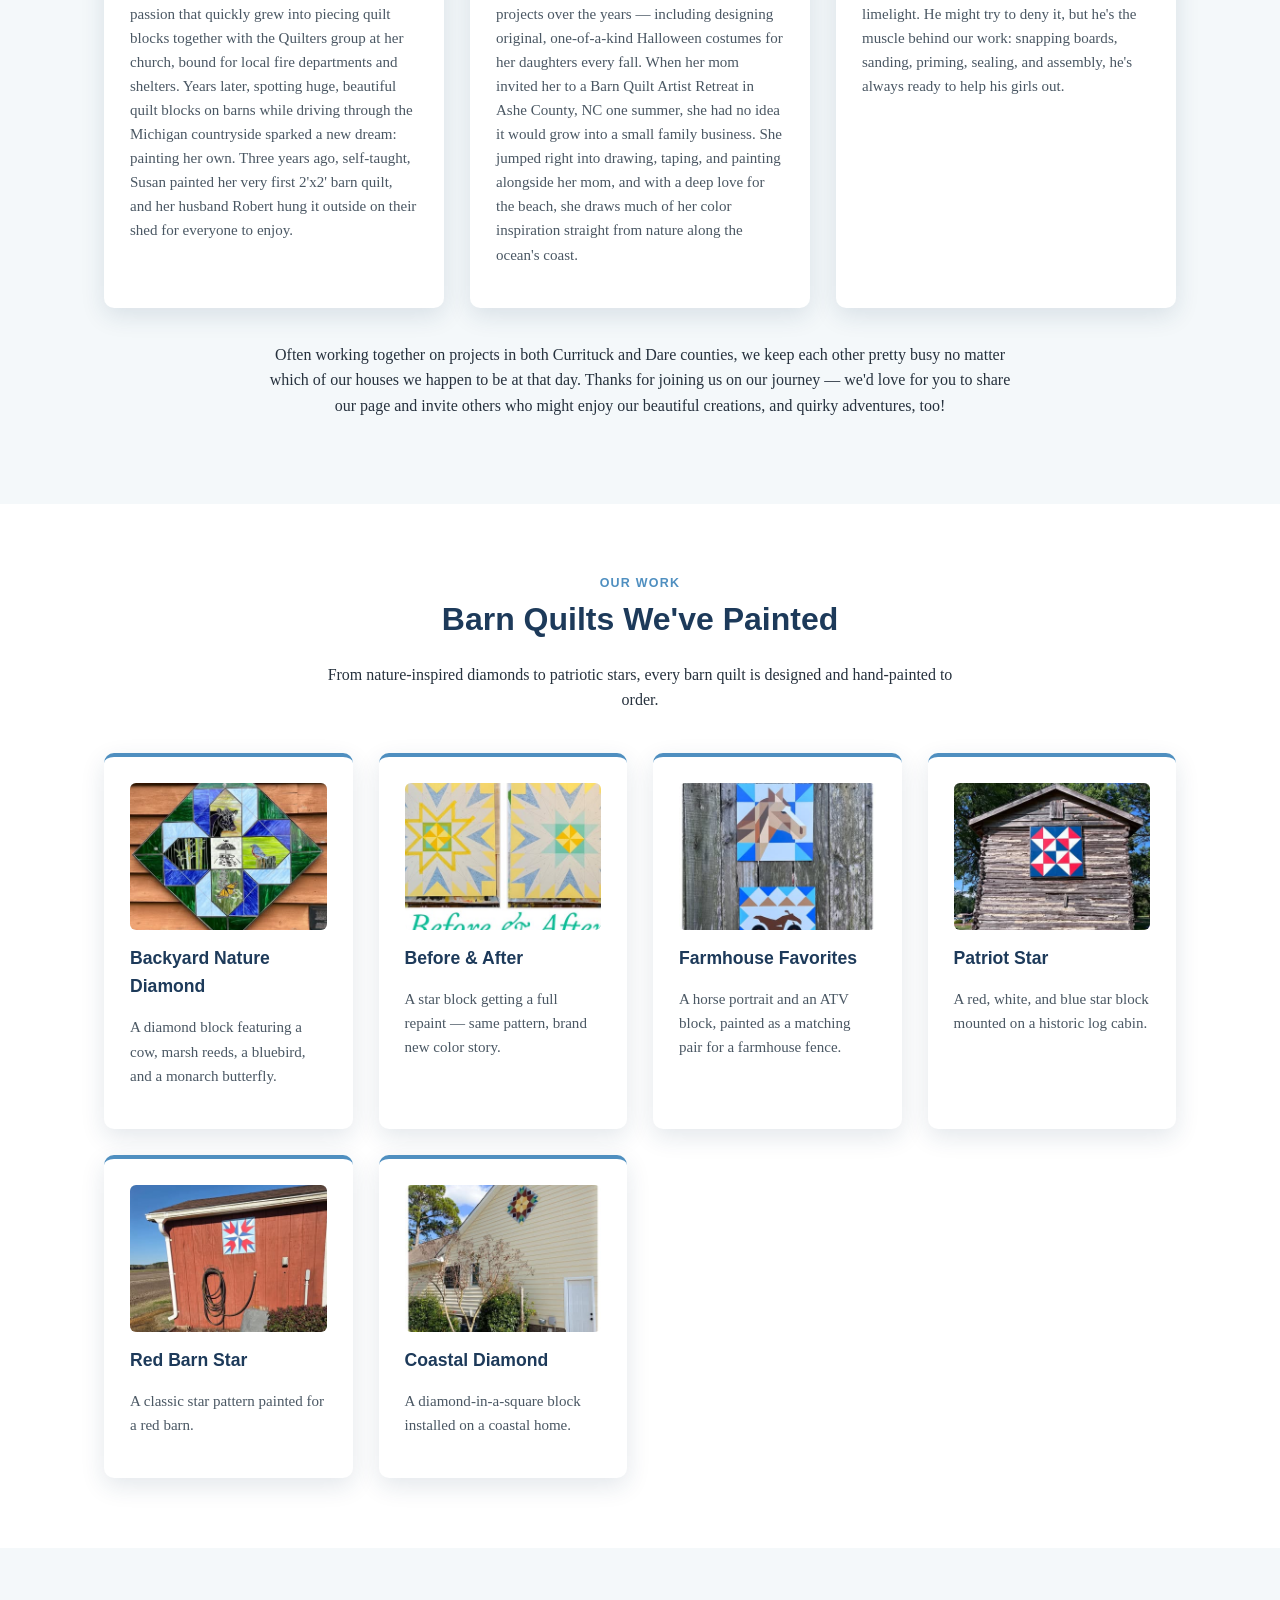
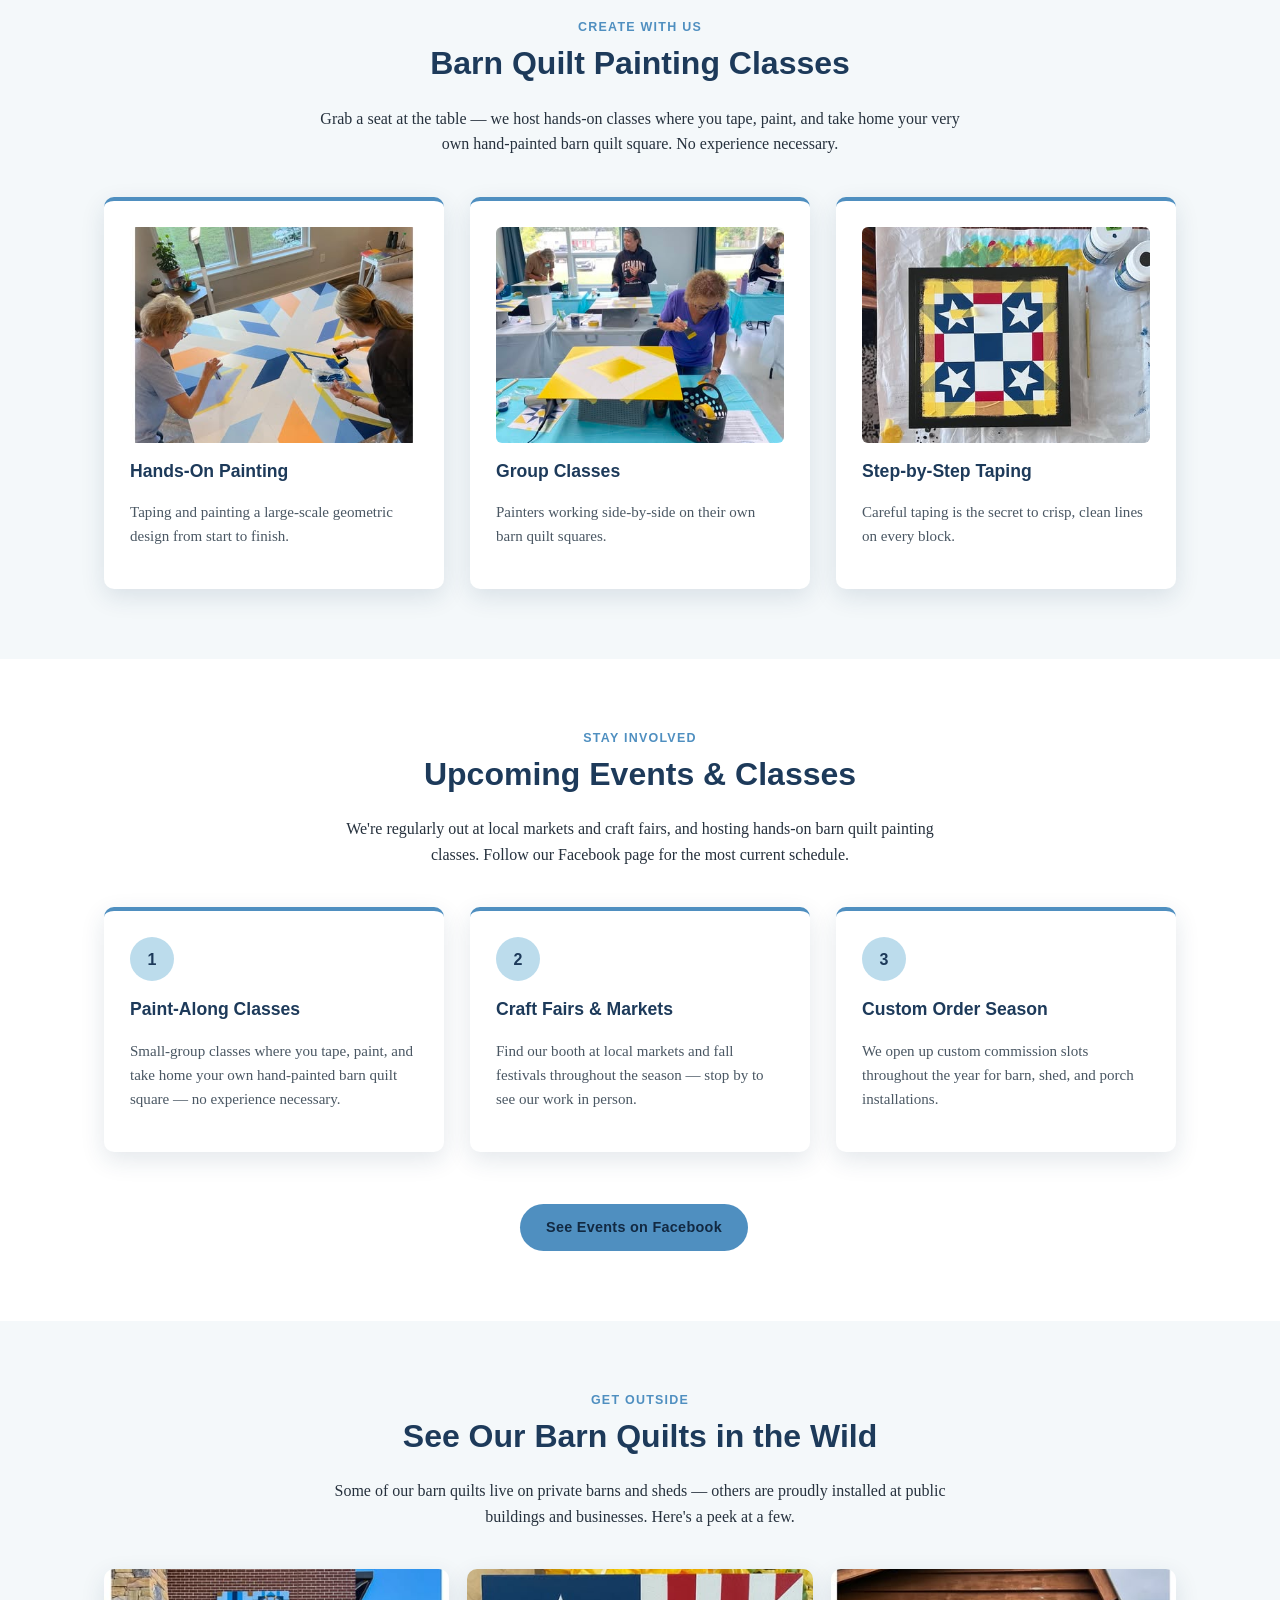
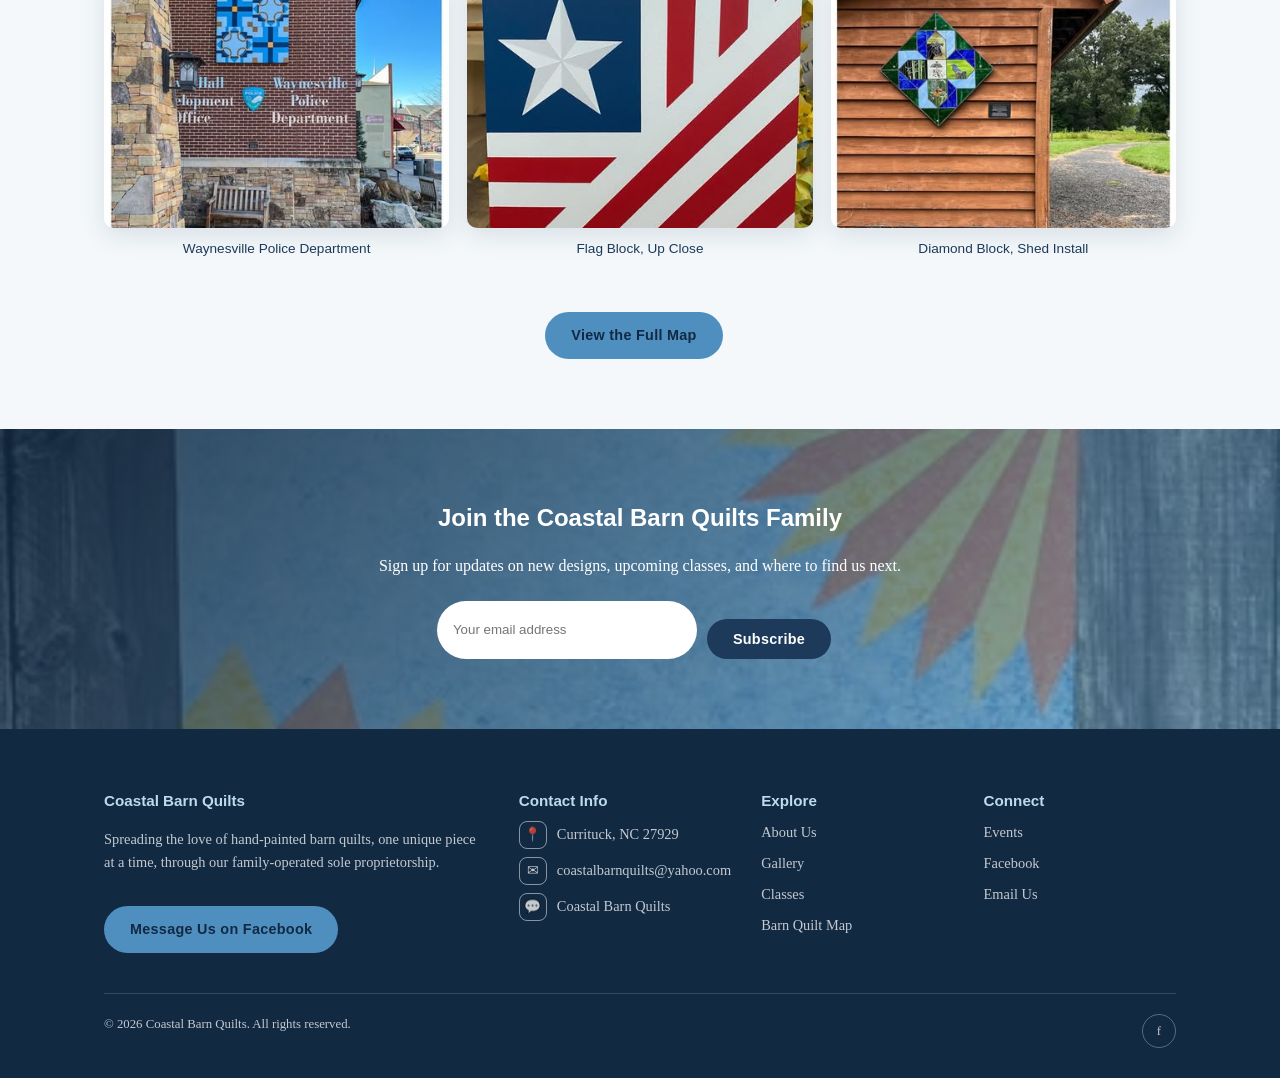
==== commit 0938dc22: "Update meta description for Coastal Barn Quilts to reflect business details" ====
--- a/index.html
+++ b/index.html
@@ -4,7 +4,7 @@
 <meta charset="UTF-8" />
 <meta name="viewport" content="width=device-width, initial-scale=1.0" />
 <title>Coastal Barn Quilts | Hand-Painted Barn Quilts</title>
-<meta name="description" content="Coastal Barn Quilts is a family-operated, home-based business spreading the love of hand-painted barn quilts, one unique piece at a time. Custom commissions, public installations, and paint-along classes." />
+<meta name="description" content="Coastal Barn Quilts is Susan &amp; Christina, a mother-daughter duo spreading the love of hand-painted barn quilts across the Outer Banks and Eastern North Carolina. Custom commissions, public installations, and paint-along classes." />
 <link rel="icon" type="image/jpeg" href="assets/images/466887380_122190005582225491_4252295119846972973_n.jpg" />
 <link rel="stylesheet" href="css/styles.css" />
 </head>
@@ -39,11 +39,11 @@
   </div>
 </header>
 
-<section class="hero hero-photo" style="background-image:url('assets/images/540413521_122252401880225491_2429464950586820123_n.jpg');">
+<section class="hero hero-photo" style="background-image:url('assets/images/477252657_122207864792225491_5753854932810211561_n.jpg');">
   <div class="container">
     <div class="eyebrow">Create &bull; Tape &bull; Paint</div>
     <h1>Hand-Painted Barn Quilts, Made With Love</h1>
-    <p>Coastal Barn Quilts is a family-operated, home-based business spreading the love of hand-painted barn quilts — one unique piece at a time. From custom commissions to public installations and paint-along classes, every quilt starts with tape, paint, and a whole lot of heart.</p>
+    <p>Coastal Barn Quilts is Susan &amp; Christina, a mother-daughter duo spreading the love of hand-painted barn quilts — one unique piece at a time. From custom commissions to public installations and paint-along classes, every quilt starts with tape, paint, and a whole lot of heart.</p>
     <a class="btn btn-gold" href="#gallery">See Our Work</a>
     <a class="btn btn-outline" href="#events">Join a Class</a>
   </div>
@@ -53,18 +53,35 @@
   <div class="container">
     <div class="section-head">
       <div class="kicker">Our Story</div>
-      <h2>A Family Business, One Brushstroke at a Time</h2>
+      <h2>Meet Susan &amp; Christina, Our Mother-Daughter Duo</h2>
     </div>
     <div class="split">
       <div>
-        <p>Coastal Barn Quilts started the same way most good things do — with family, a love of color, and a barn wall that needed something special. What began as a small home decor project has grown into a business dedicated to spreading the love of hand-painted barn quilts, one unique piece at a time.</p>
-        <p>Every square is taped, painted, and finished by hand — no printed vinyl, no shortcuts. Whether it's a custom piece for your own barn, shed, or porch, or a public installation for a local business, each quilt is designed to tell a story.</p>
+        <p>It's probably about time we introduce ourselves! We're Susan &amp; Christina, a mother-daughter duo embarking on a barn quilt painting adventure along the Eastern coast of North Carolina. Our goal is to spread the joy of barn quilts on the Outer Banks and surrounding areas — one barn, one home, one fence, one shed, and one mailbox at a time.</p>
+        <p>You can count the barn quilts in our area on one hand, and it's our hope to change that. Someday, we'd love to see enough interest grow to create an official barn quilt trail for locals and tourists to enjoy for years to come.</p>
         <a class="btn btn-gold" href="https://www.facebook.com/profile.php?id=61556764754302" target="_blank" rel="noopener">Follow Along on Facebook</a>
       </div>
       <div class="photo-frame">
-        <img src="assets/images/789490271_122310284474225491_5668215752038292404_n.jpg" alt="The Coastal Barn Quilts team" />
-      </div>
-    </div>
+        <img src="assets/images/789490271_122310284474225491_5668215752038292404_n.jpg" alt="Susan and Christina, the mother-daughter team behind Coastal Barn Quilts" />
+      </div>
+    </div>
+
+    <div class="grid" style="margin-top:50px;">
+      <div class="card">
+        <h3>Susan, &ldquo;Mom&rdquo;</h3>
+        <p>Susan's love of sewing began almost 40 years ago, making bedazzled competition outfits while Christina took figure skating lessons — a passion that quickly grew into piecing quilt blocks together with the Quilters group at her church, bound for local fire departments and shelters. Years later, spotting huge, beautiful quilt blocks on barns while driving through the Michigan countryside sparked a new dream: painting her own. Three years ago, self-taught, Susan painted her very first 2'x2' barn quilt, and her husband Robert hung it outside on their shed for everyone to enjoy.</p>
+      </div>
+      <div class="card">
+        <h3>Christina, &ldquo;the Daughter&rdquo;</h3>
+        <p>A homeschool mom and military wife, Christina has always loved all things crafty, dabbling in painting, sewing, and quilting projects over the years — including designing original, one-of-a-kind Halloween costumes for her daughters every fall. When her mom invited her to a Barn Quilt Artist Retreat in Ashe County, NC one summer, she had no idea it would grow into a small family business. She jumped right into drawing, taping, and painting alongside her mom, and with a deep love for the beach, she draws much of her color inspiration straight from nature along the ocean's coast.</p>
+      </div>
+      <div class="card">
+        <h3>Robert, &ldquo;the Muscle&rdquo;</h3>
+        <p>As a family team, we often source out some manual labor to Susan's husband, Robert — even though he prefers to stay out of the limelight. He might try to deny it, but he's the muscle behind our work: snapping boards, sanding, priming, sealing, and assembly, he's always ready to help his girls out.</p>
+      </div>
+    </div>
+
+    <p style="text-align:center; margin-top:34px; max-width:760px; margin-left:auto; margin-right:auto;">Often working together on projects in both Currituck and Dare counties, we keep each other pretty busy no matter which of our houses we happen to be at that day. Thanks for joining us on our journey — we'd love for you to share our page and invite others who might enjoy our beautiful creations, and quirky adventures, too!</p>
   </div>
 </section>
 
--- a/css/styles.css
+++ b/css/styles.css
@@ -342,7 +342,50 @@
 }
 
 /* ---------- Interactive Trail Map ---------- */
+.trail-explorer {
+  display: flex;
+  gap: 16px;
+  align-items: stretch;
+}
+.trail-list {
+  flex: 0 0 260px;
+  max-height: 460px;
+  overflow-y: auto;
+  background: var(--white);
+  border-radius: var(--radius);
+  box-shadow: var(--shadow);
+  border: 1px solid rgba(27,58,92,0.1);
+  padding: 6px;
+}
+.trail-list-item {
+  display: flex;
+  align-items: center;
+  gap: 10px;
+  width: 100%;
+  text-align: left;
+  background: none;
+  border: none;
+  border-radius: 6px;
+  padding: 8px 10px;
+  font-family: "Trebuchet MS", "Helvetica Neue", Arial, sans-serif;
+  font-size: 0.9rem;
+  color: var(--ink);
+  cursor: pointer;
+}
+.trail-list-item:hover { background: var(--cream); }
+.trail-list-item.active {
+  background: var(--accent-light);
+  color: var(--navy-dark);
+  font-weight: 700;
+}
+.trail-list-icon {
+  width: 22px;
+  height: 22px;
+  flex: 0 0 auto;
+}
 #trail-map {
+  flex: 1 1 auto;
+  min-width: 0;
   height: 460px;
   border-radius: var(--radius);
   overflow: hidden;
@@ -350,6 +393,10 @@
   border: 1px solid rgba(27,58,92,0.1);
   background: var(--accent-light);
 }
+@media (max-width: 760px) {
+  .trail-explorer { flex-direction: column; }
+  .trail-list { flex-basis: auto; max-height: 220px; }
+}
 @media (max-width: 600px) {
   #trail-map { height: 340px; }
 }
@@ -409,6 +456,21 @@
   text-align: center;
 }
 .cta-band h2 { color: var(--navy-dark); }
+.cta-band-photo {
+  position: relative;
+  background-size: cover;
+  background-position: center;
+  overflow: hidden;
+}
+.cta-band-photo::before {
+  content: "";
+  position: absolute;
+  inset: 0;
+  background: linear-gradient(135deg, rgba(18,41,66,0.85), rgba(79,143,192,0.55));
+}
+.cta-band-photo .container { position: relative; z-index: 1; }
+.cta-band.cta-band-photo h2,
+.cta-band.cta-band-photo p { color: var(--white); }
 .newsletter-form {
   margin-top: 22px;
   display: flex;
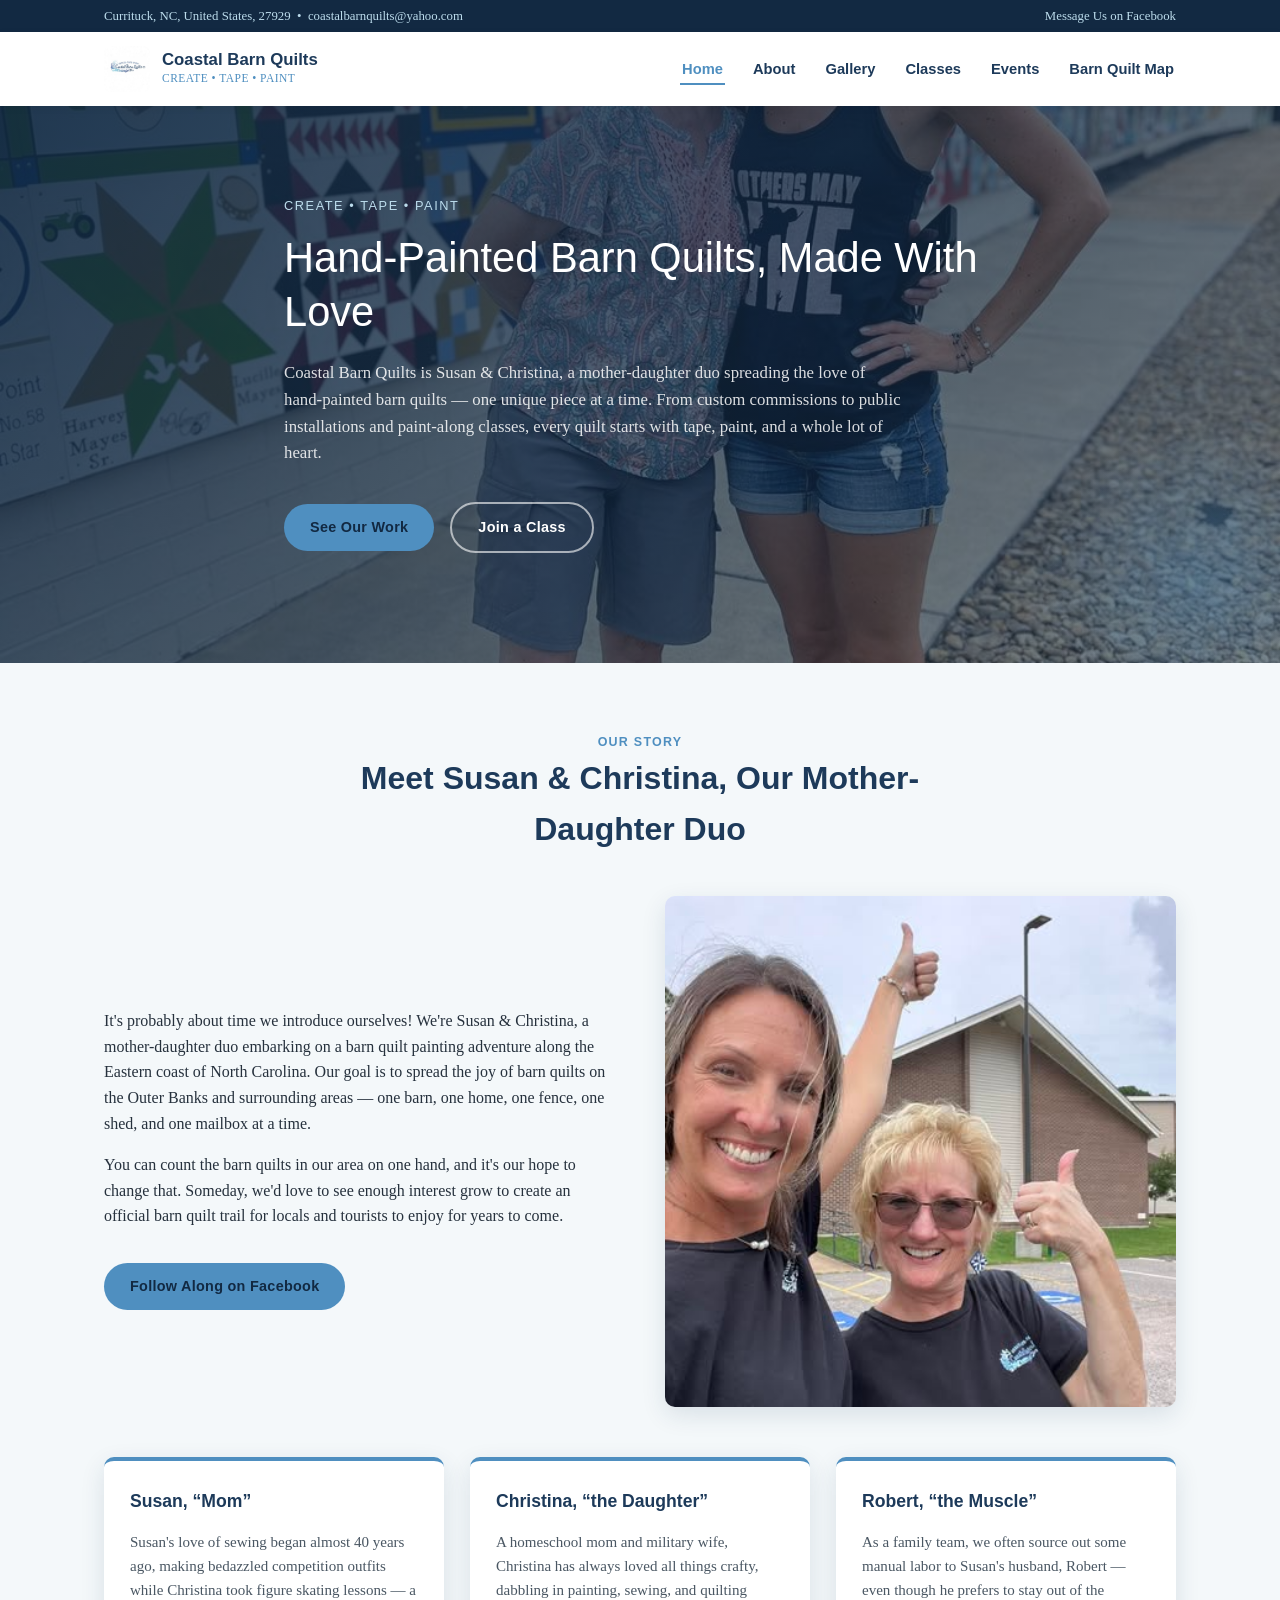
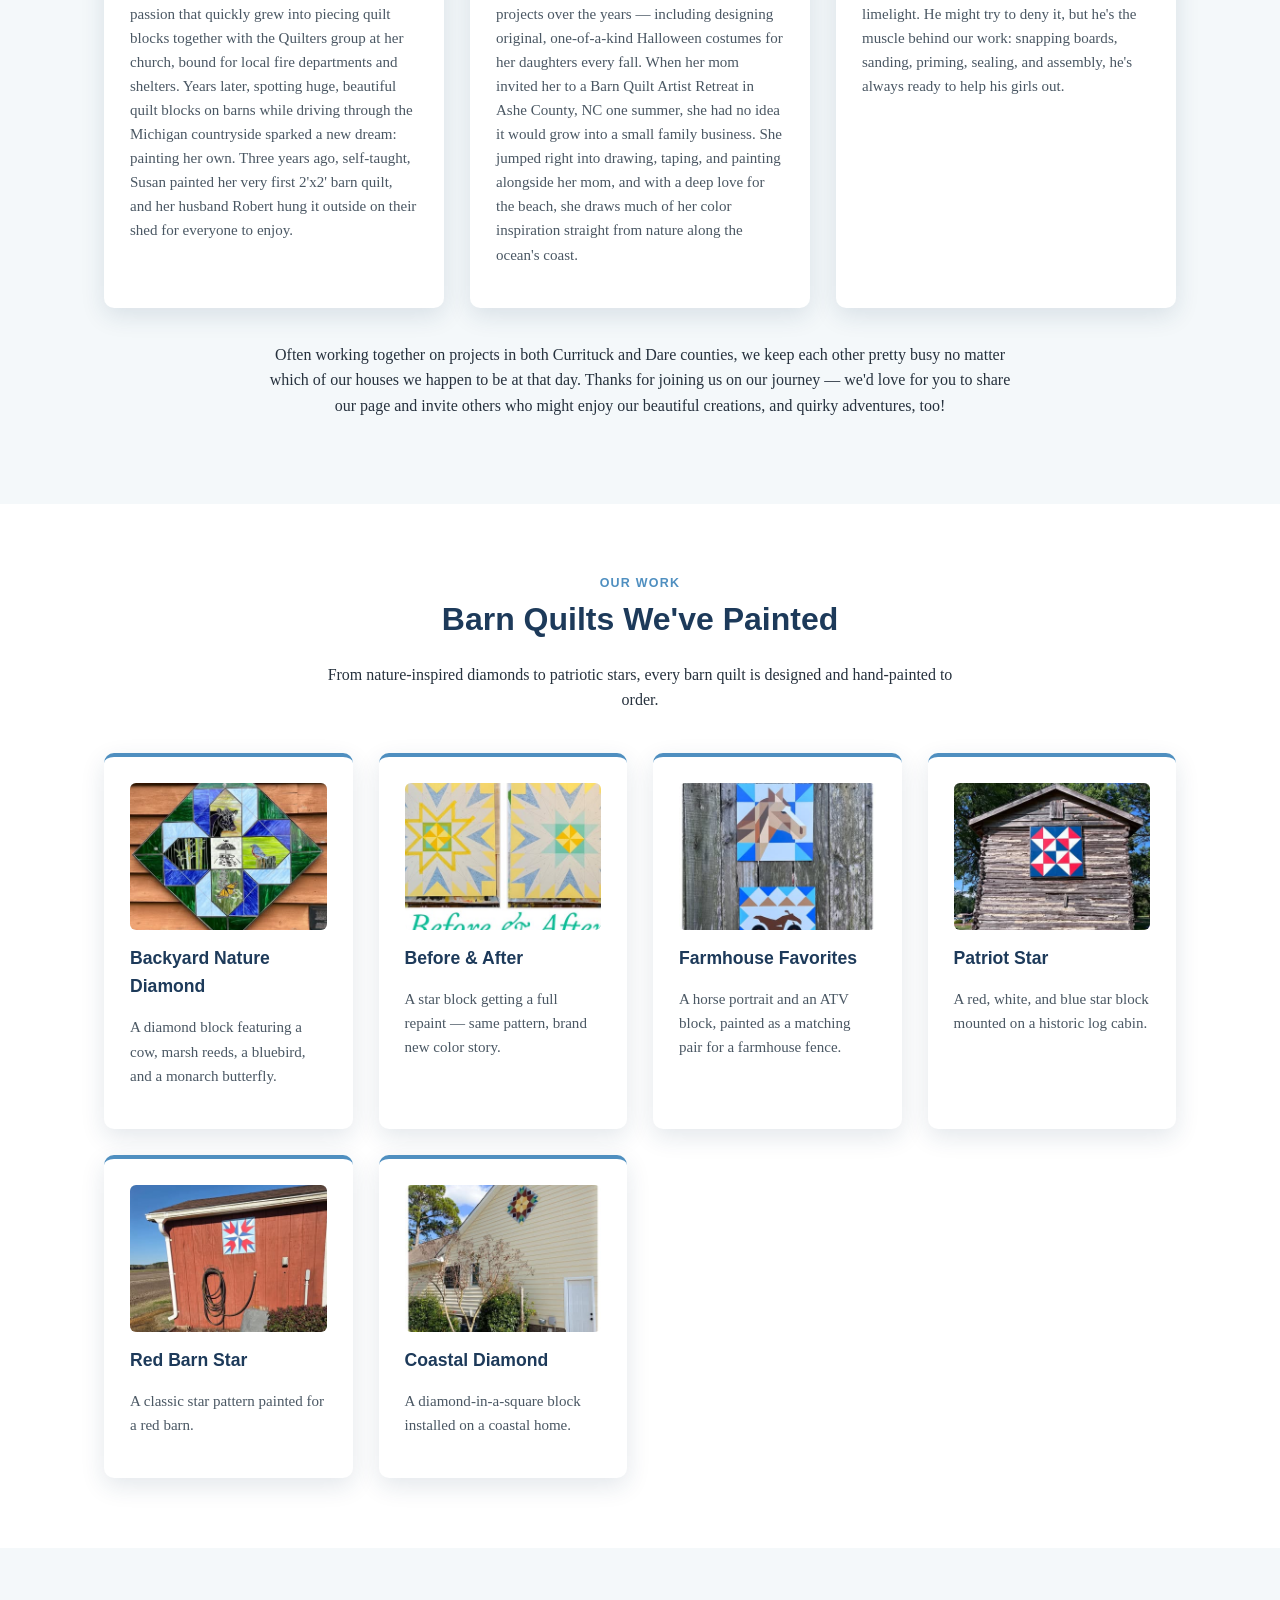
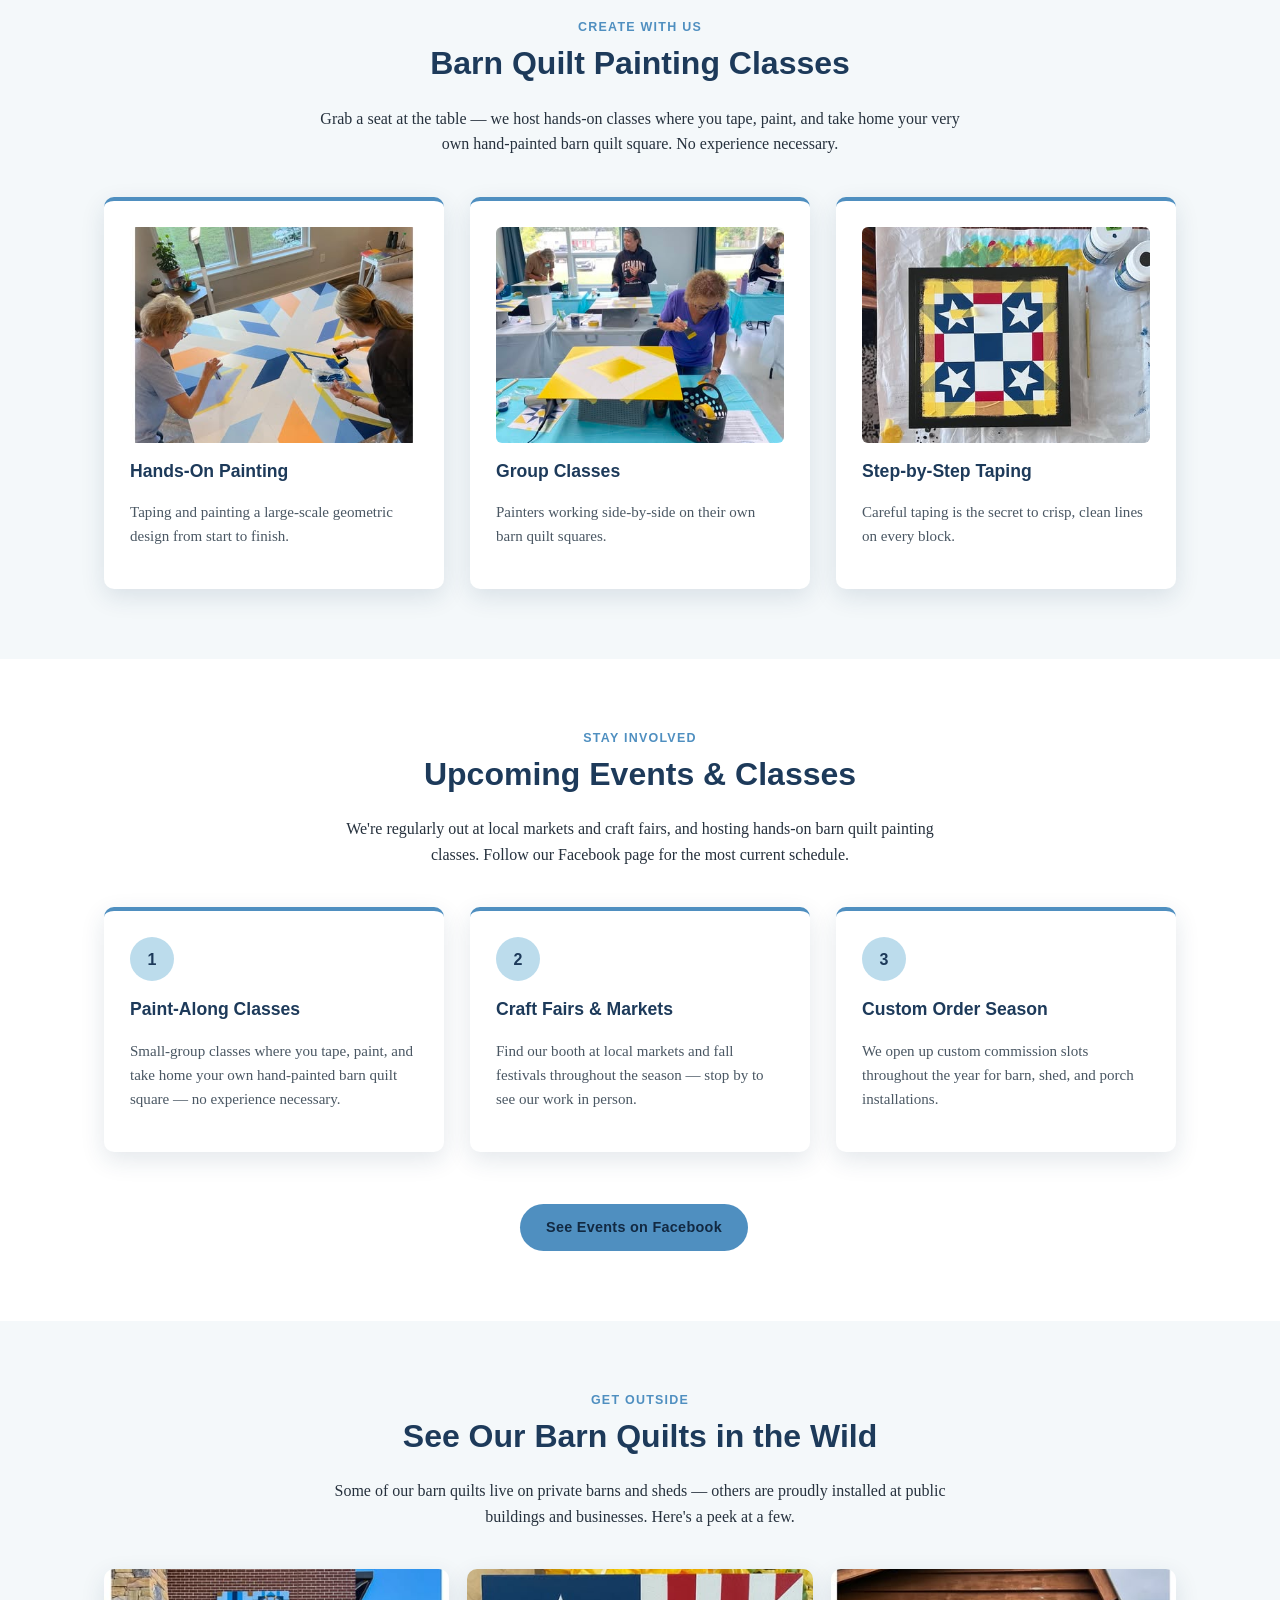
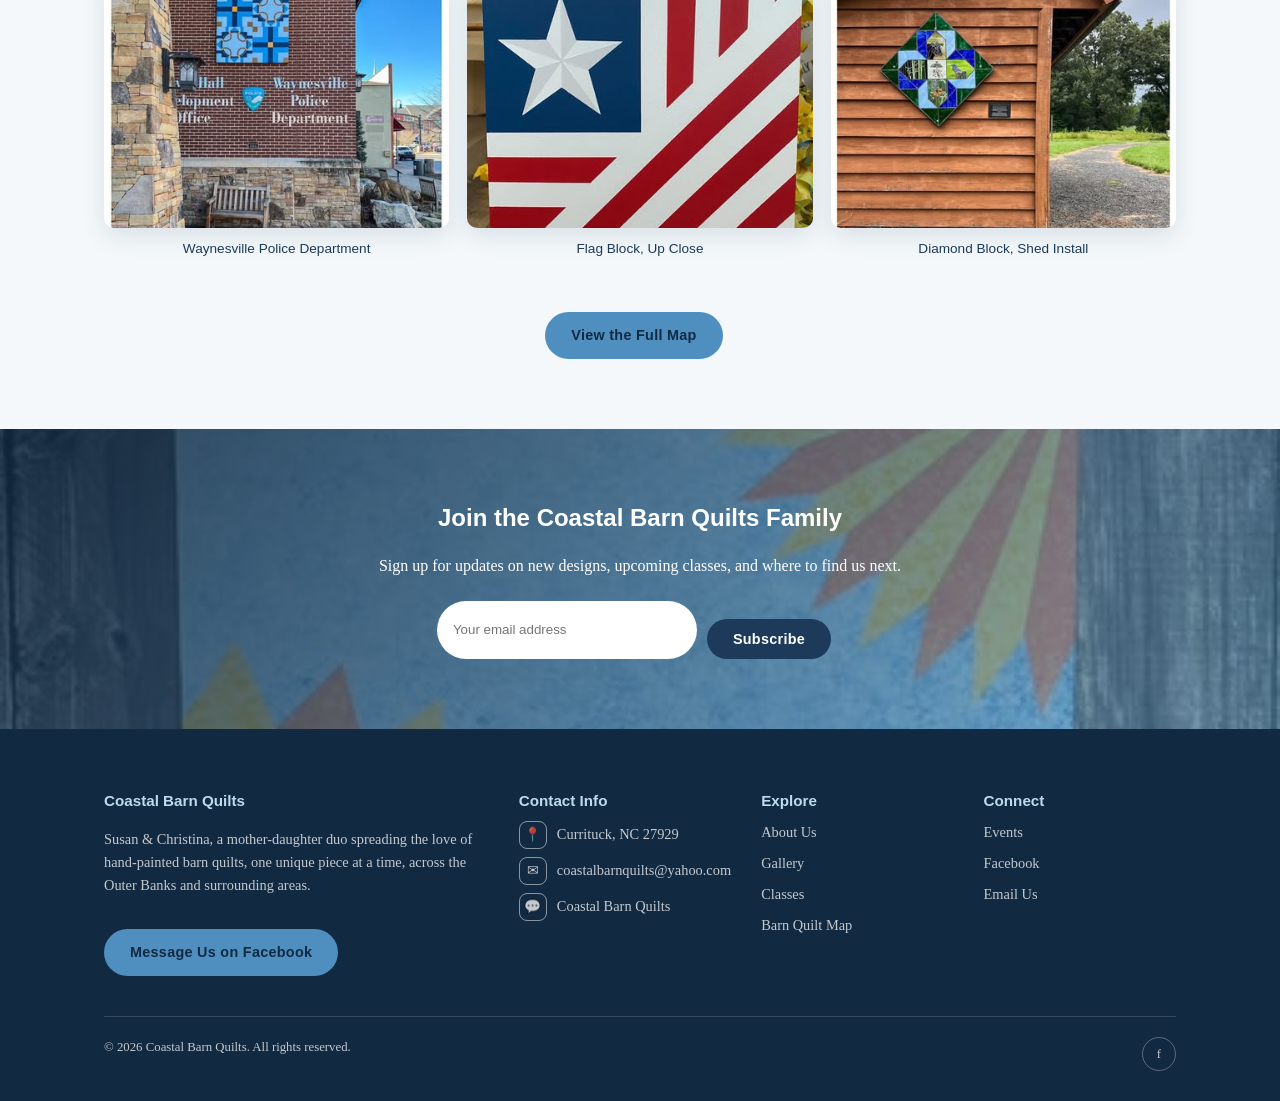
==== commit 1e2b0841: "Update footer description to include business details and location" ====
--- a/index.html
+++ b/index.html
@@ -227,7 +227,7 @@
     <div class="footer-grid">
       <div>
         <h4>Coastal Barn Quilts</h4>
-        <p>Spreading the love of hand-painted barn quilts, one unique piece at a time, through our family-operated sole proprietorship.</p>
+        <p>Susan &amp; Christina, a mother-daughter duo spreading the love of hand-painted barn quilts, one unique piece at a time, across the Outer Banks and surrounding areas.</p>
         <a class="btn btn-gold" href="https://www.facebook.com/profile.php?id=61556764754302" target="_blank" rel="noopener">Message Us on Facebook</a>
       </div>
       <div>
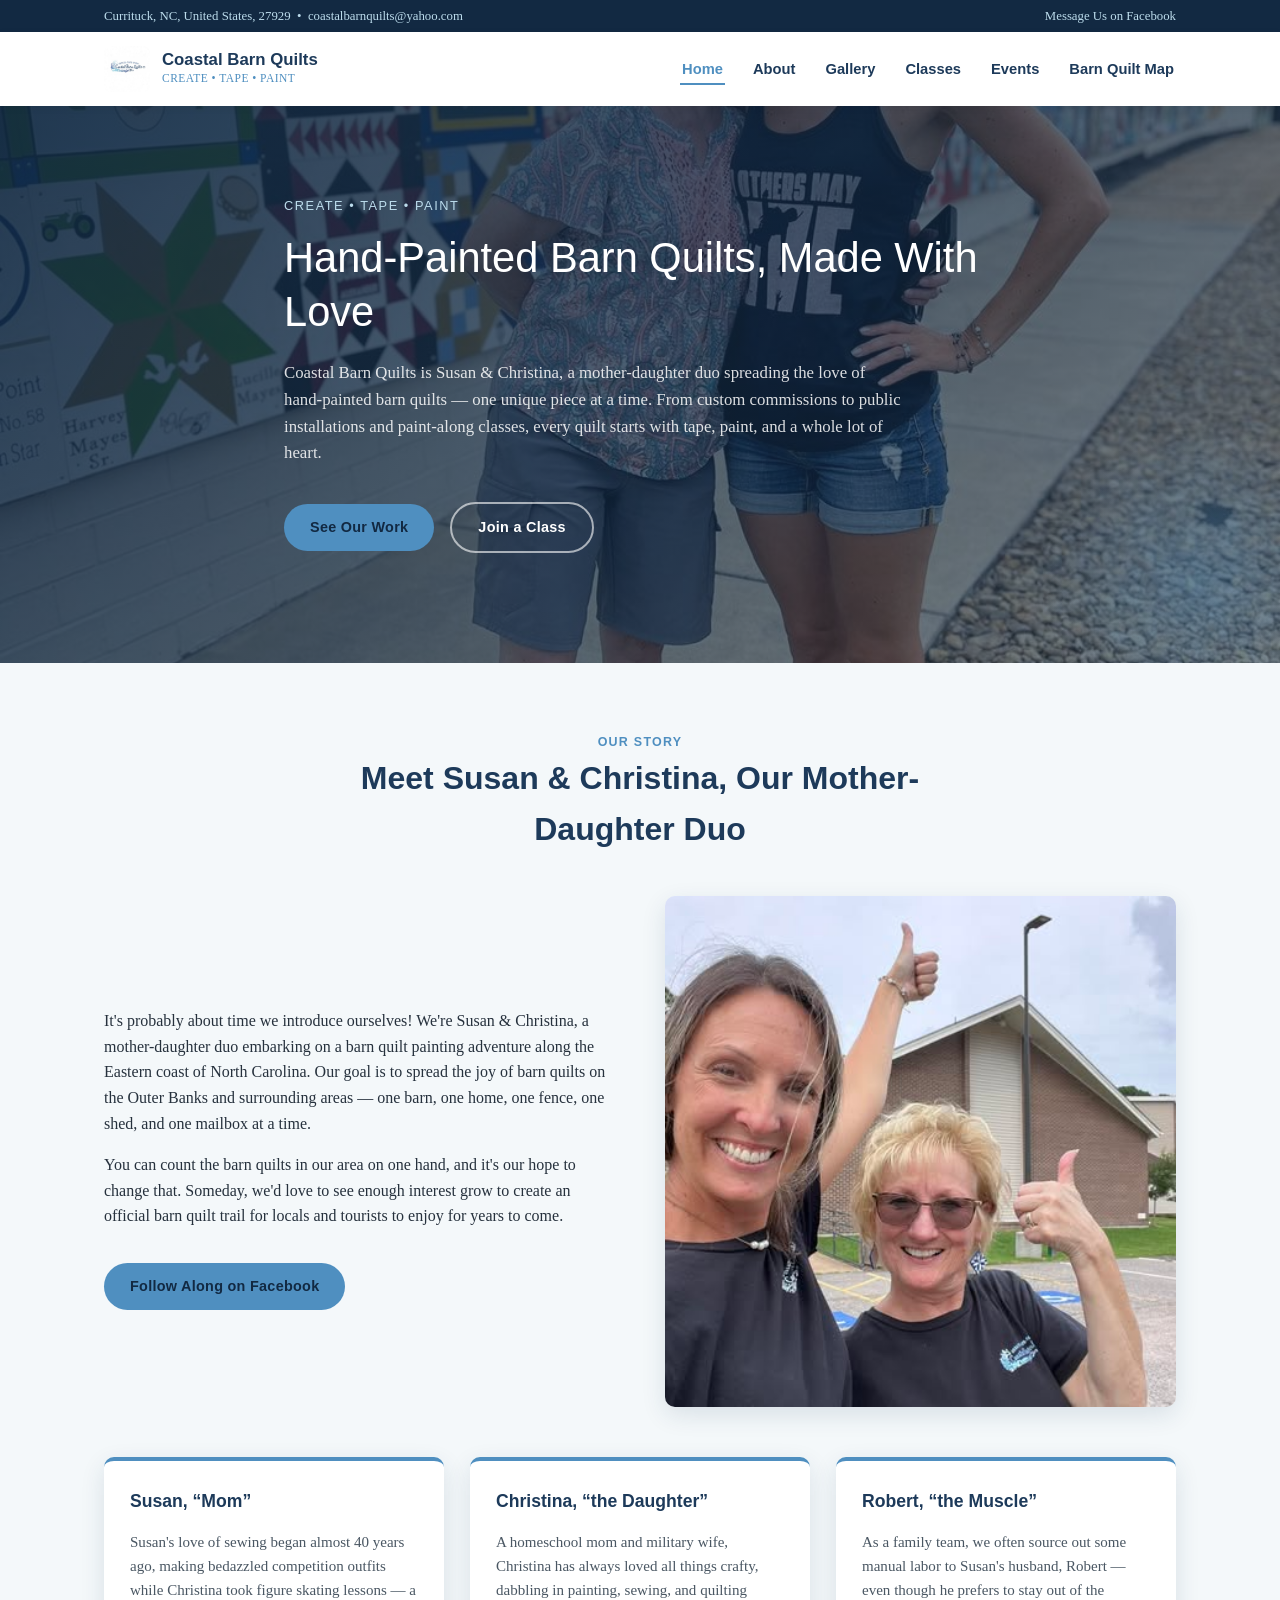
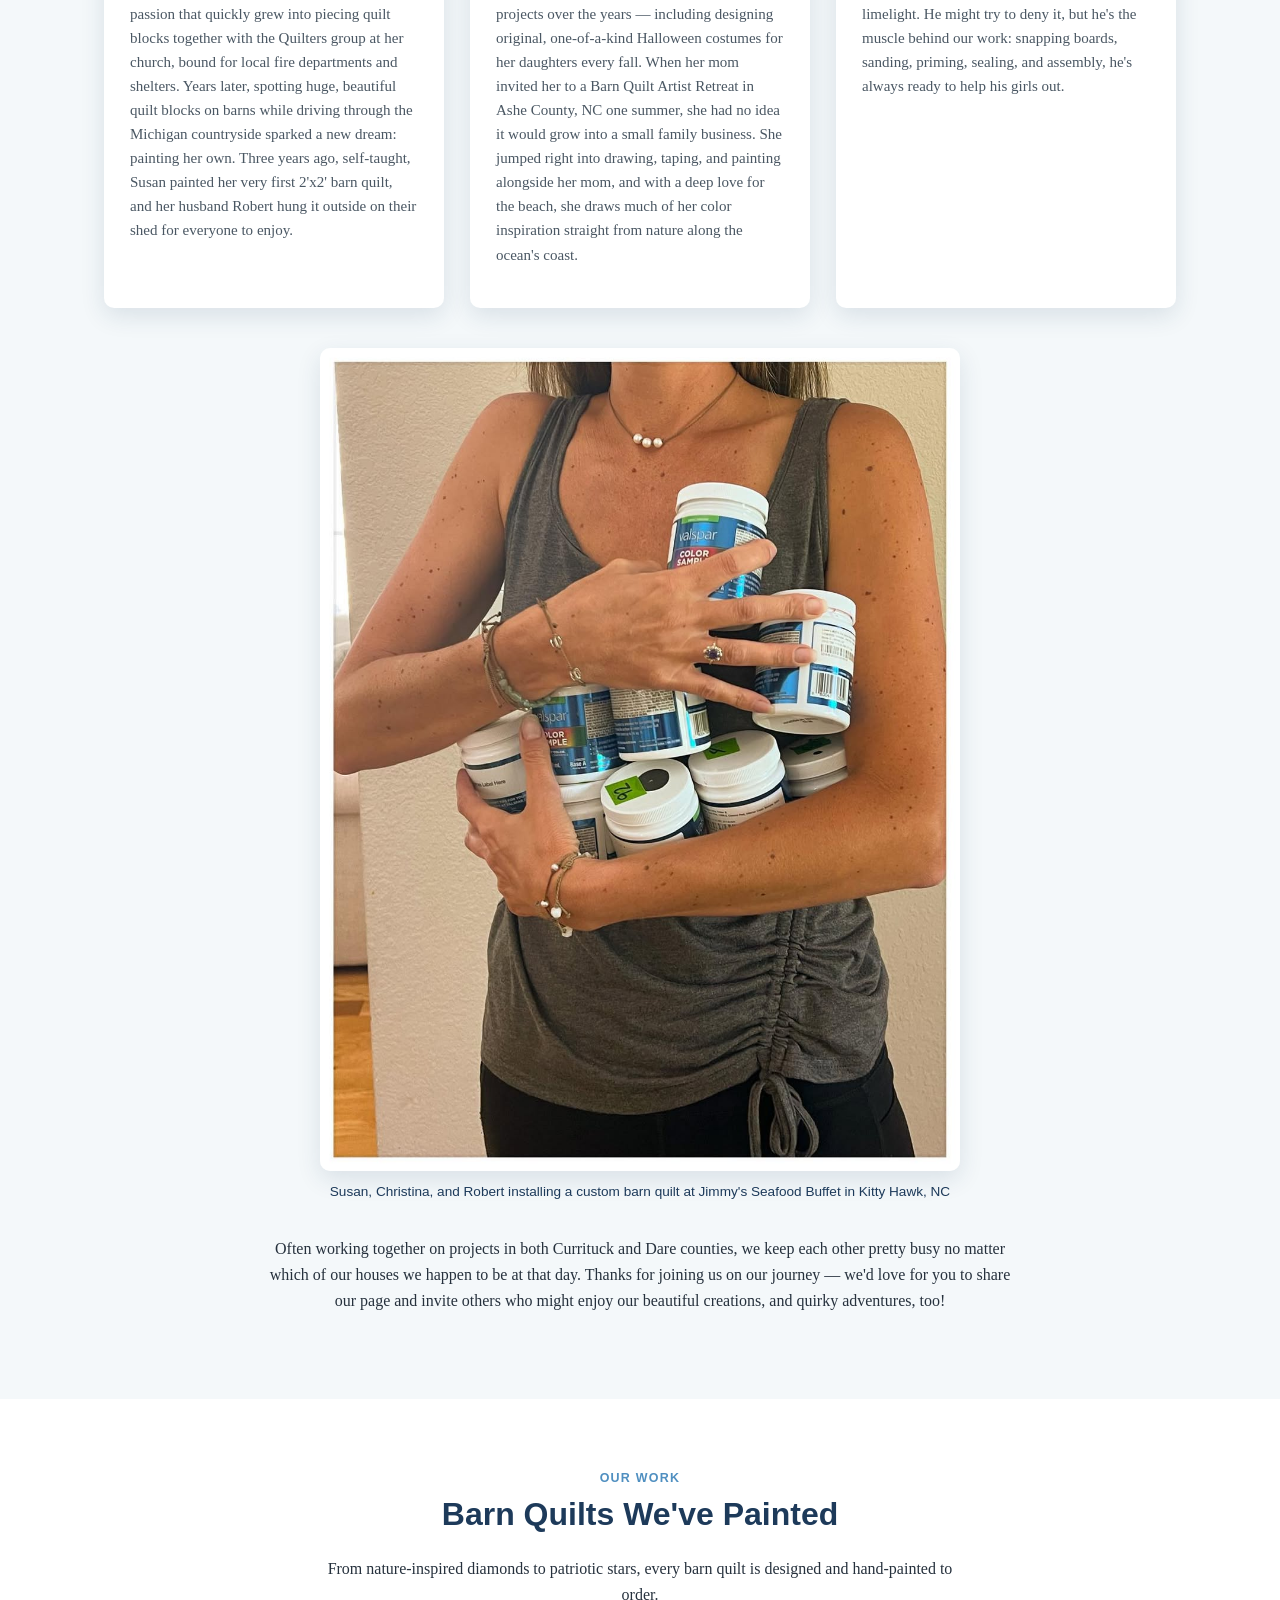
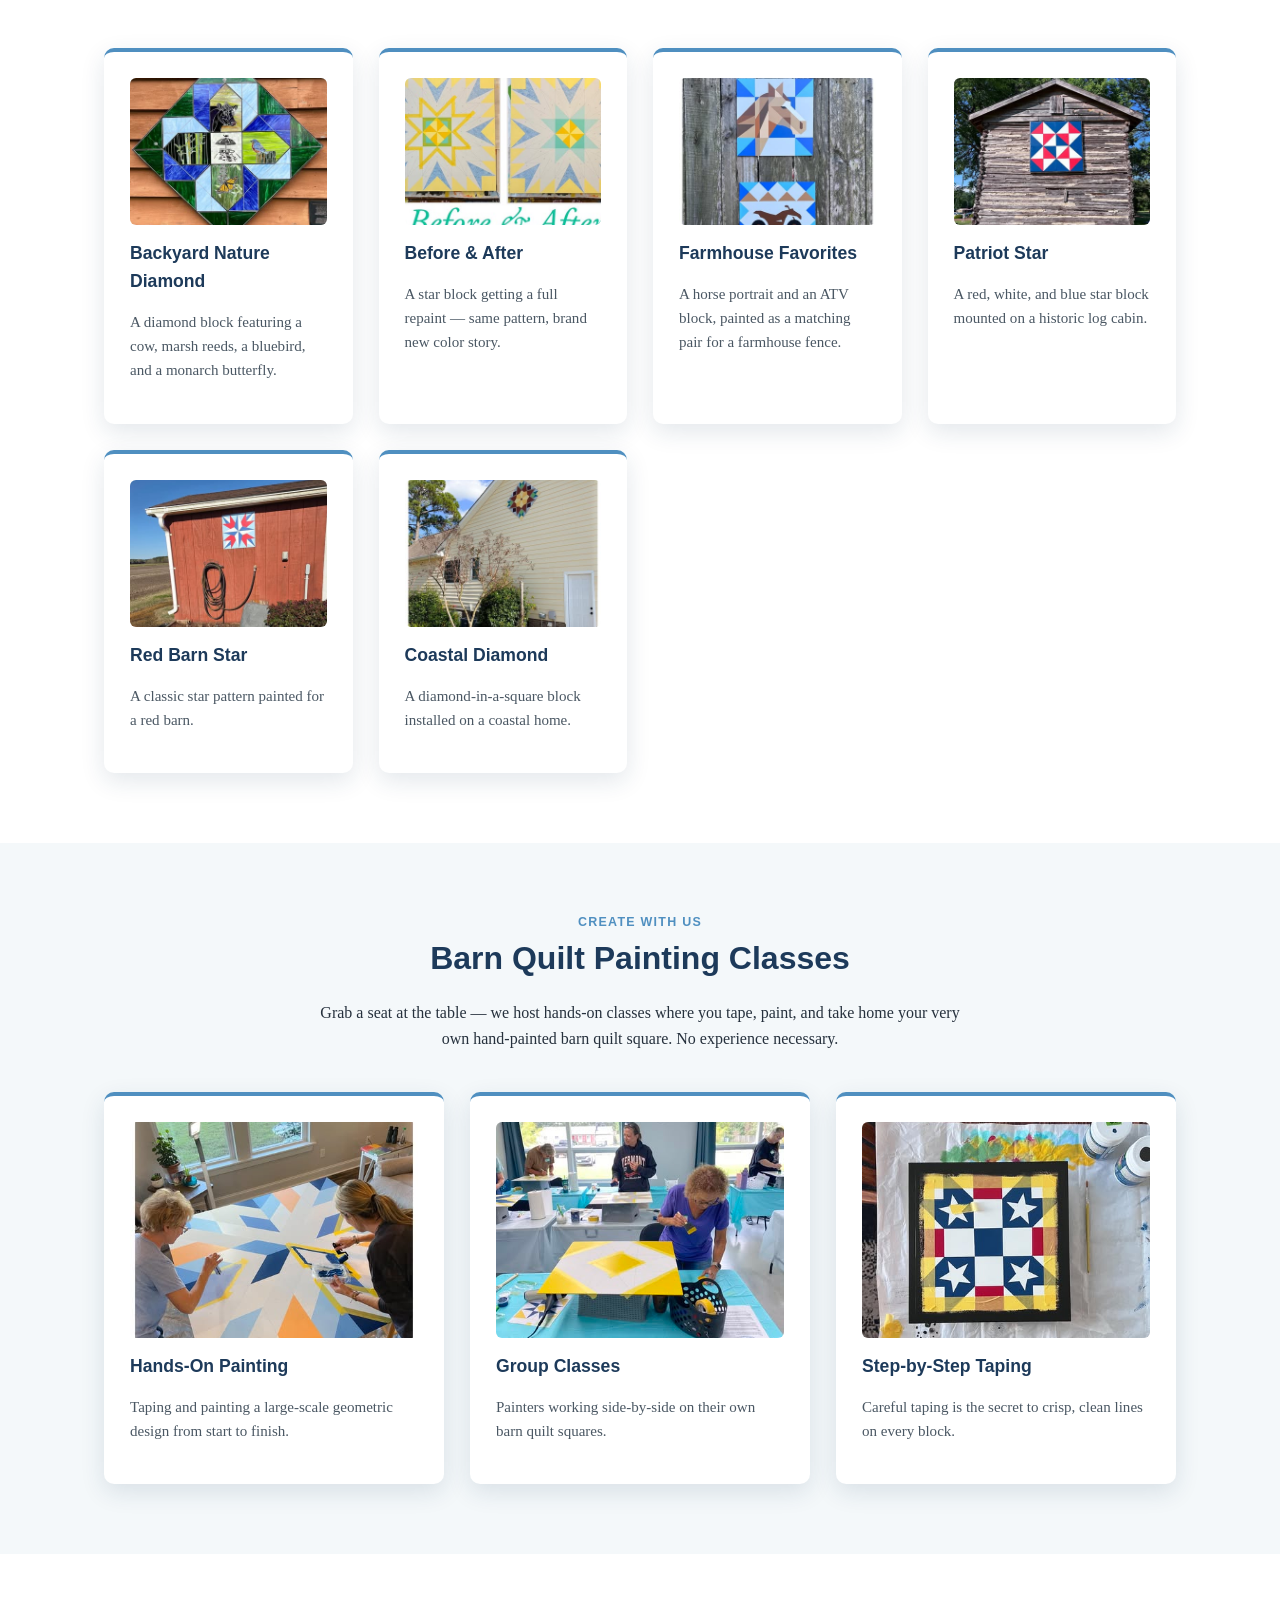
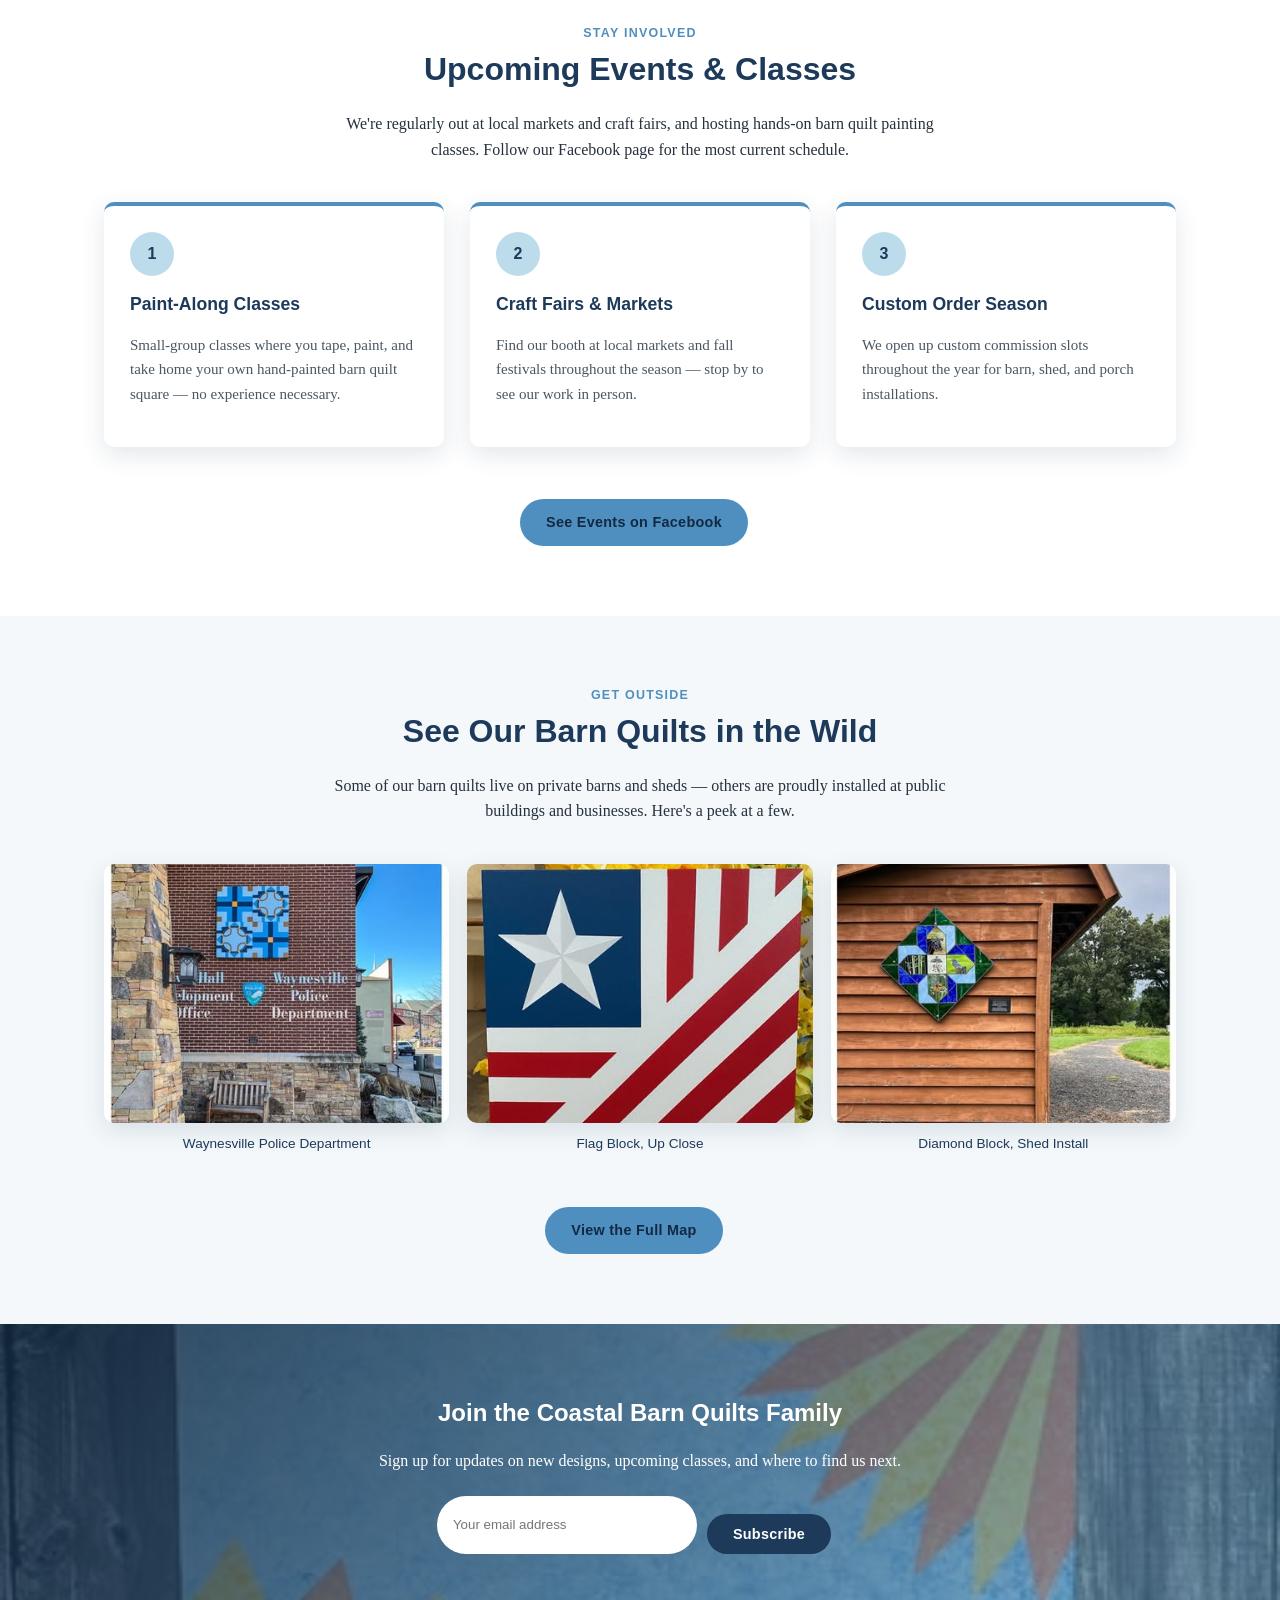
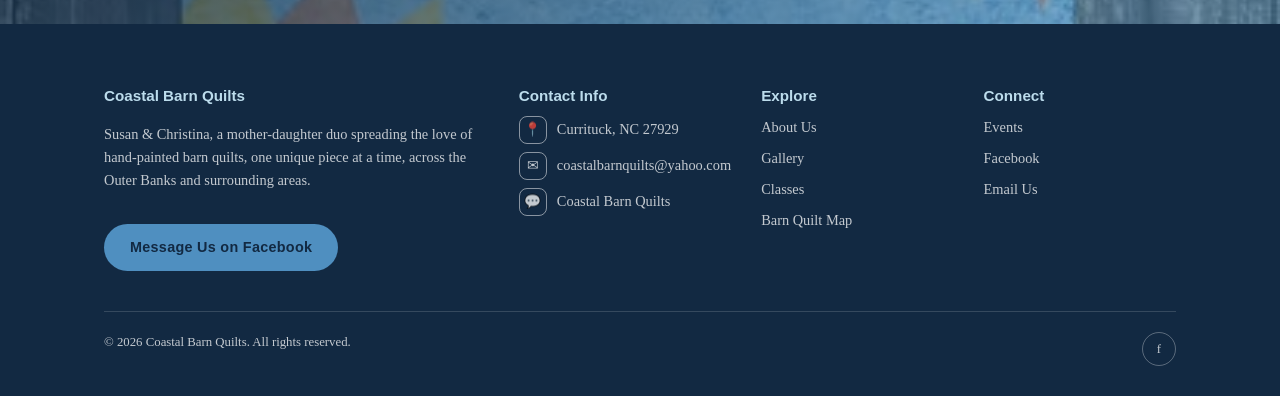
==== commit d64d8951: "Add new images and about section to showcase installation at Jimmy's Seafood Buffet" ====
--- a/index.html
+++ b/index.html
@@ -81,6 +81,11 @@
       </div>
     </div>
 
+    <figure class="about-photo">
+      <img src="assets/images/732421109_122300689772225491_1646179112845082958_n.jpg" alt="Susan, Christina, and Robert installing a hand-painted barn quilt at Jimmy's Seafood Buffet in Kitty Hawk, NC" />
+      <figcaption>Susan, Christina, and Robert installing a custom barn quilt at Jimmy's Seafood Buffet in Kitty Hawk, NC</figcaption>
+    </figure>
+
     <p style="text-align:center; margin-top:34px; max-width:760px; margin-left:auto; margin-right:auto;">Often working together on projects in both Currituck and Dare counties, we keep each other pretty busy no matter which of our houses we happen to be at that day. Thanks for joining us on our journey — we'd love for you to share our page and invite others who might enjoy our beautiful creations, and quirky adventures, too!</p>
   </div>
 </section>
--- a/css/styles.css
+++ b/css/styles.css
@@ -274,6 +274,25 @@
   border-radius: 6px;
   margin-bottom: 14px;
   display: block;
+}
+
+/* ---------- About photo (family in action) ---------- */
+.about-photo {
+  margin: 40px auto 0;
+  max-width: 640px;
+  text-align: center;
+}
+.about-photo img {
+  width: 100%;
+  border-radius: var(--radius);
+  box-shadow: var(--shadow);
+  display: block;
+}
+.about-photo figcaption {
+  margin-top: 10px;
+  font-family: "Trebuchet MS", sans-serif;
+  font-size: 0.85rem;
+  color: var(--navy);
 }
 
 /* ---------- Photo strip (installations) ---------- */
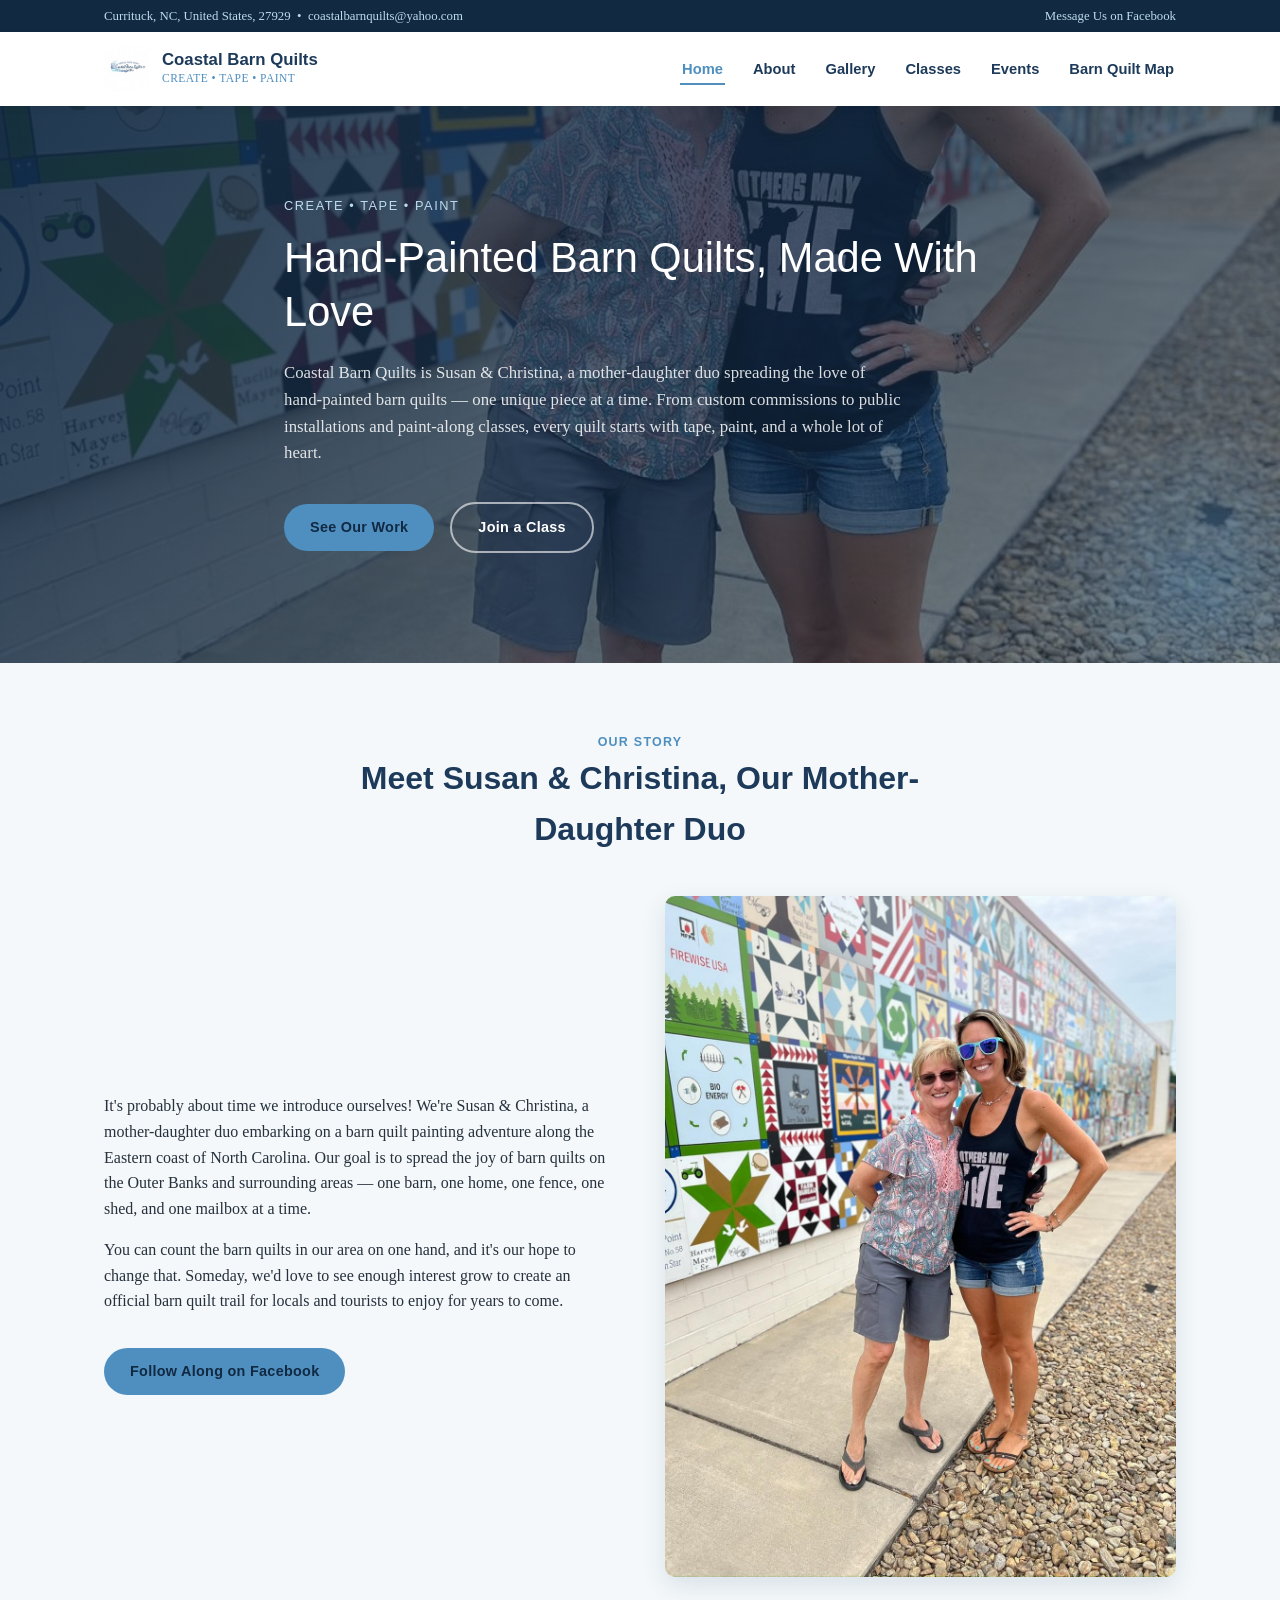
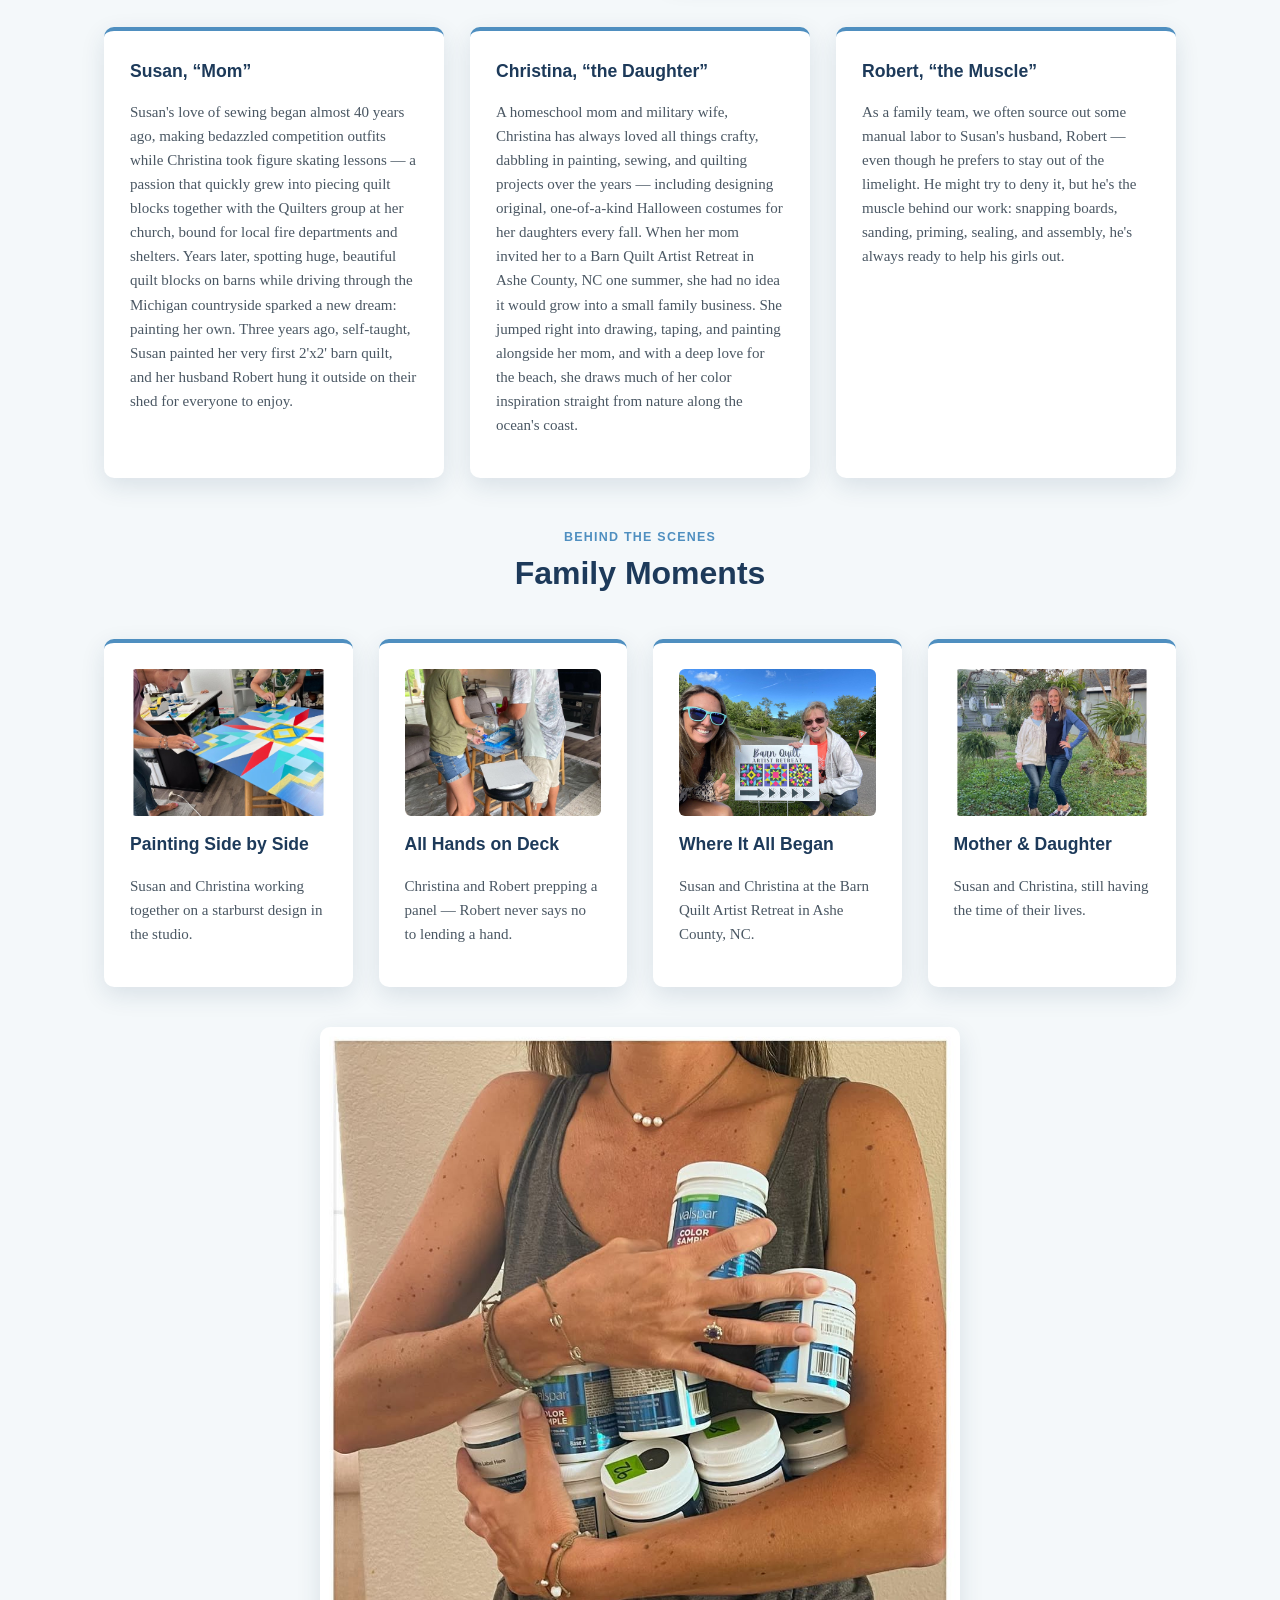
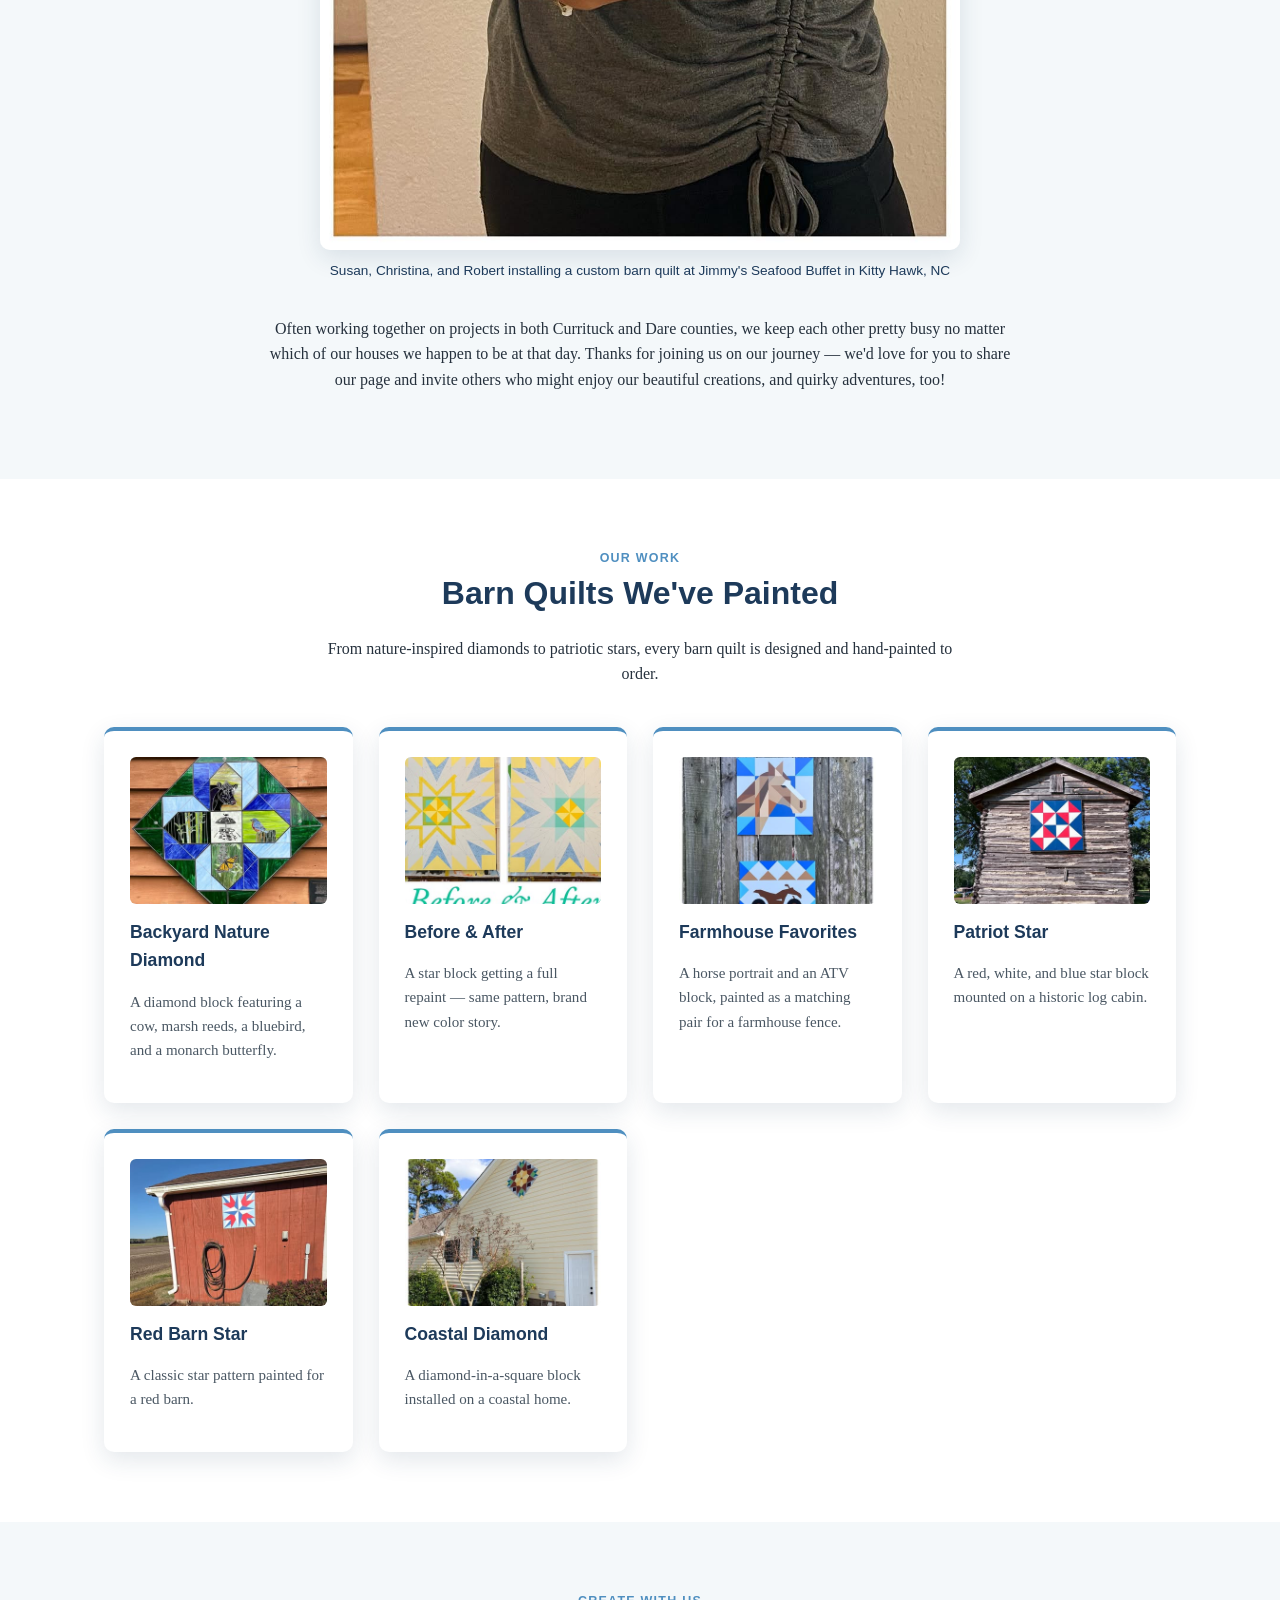
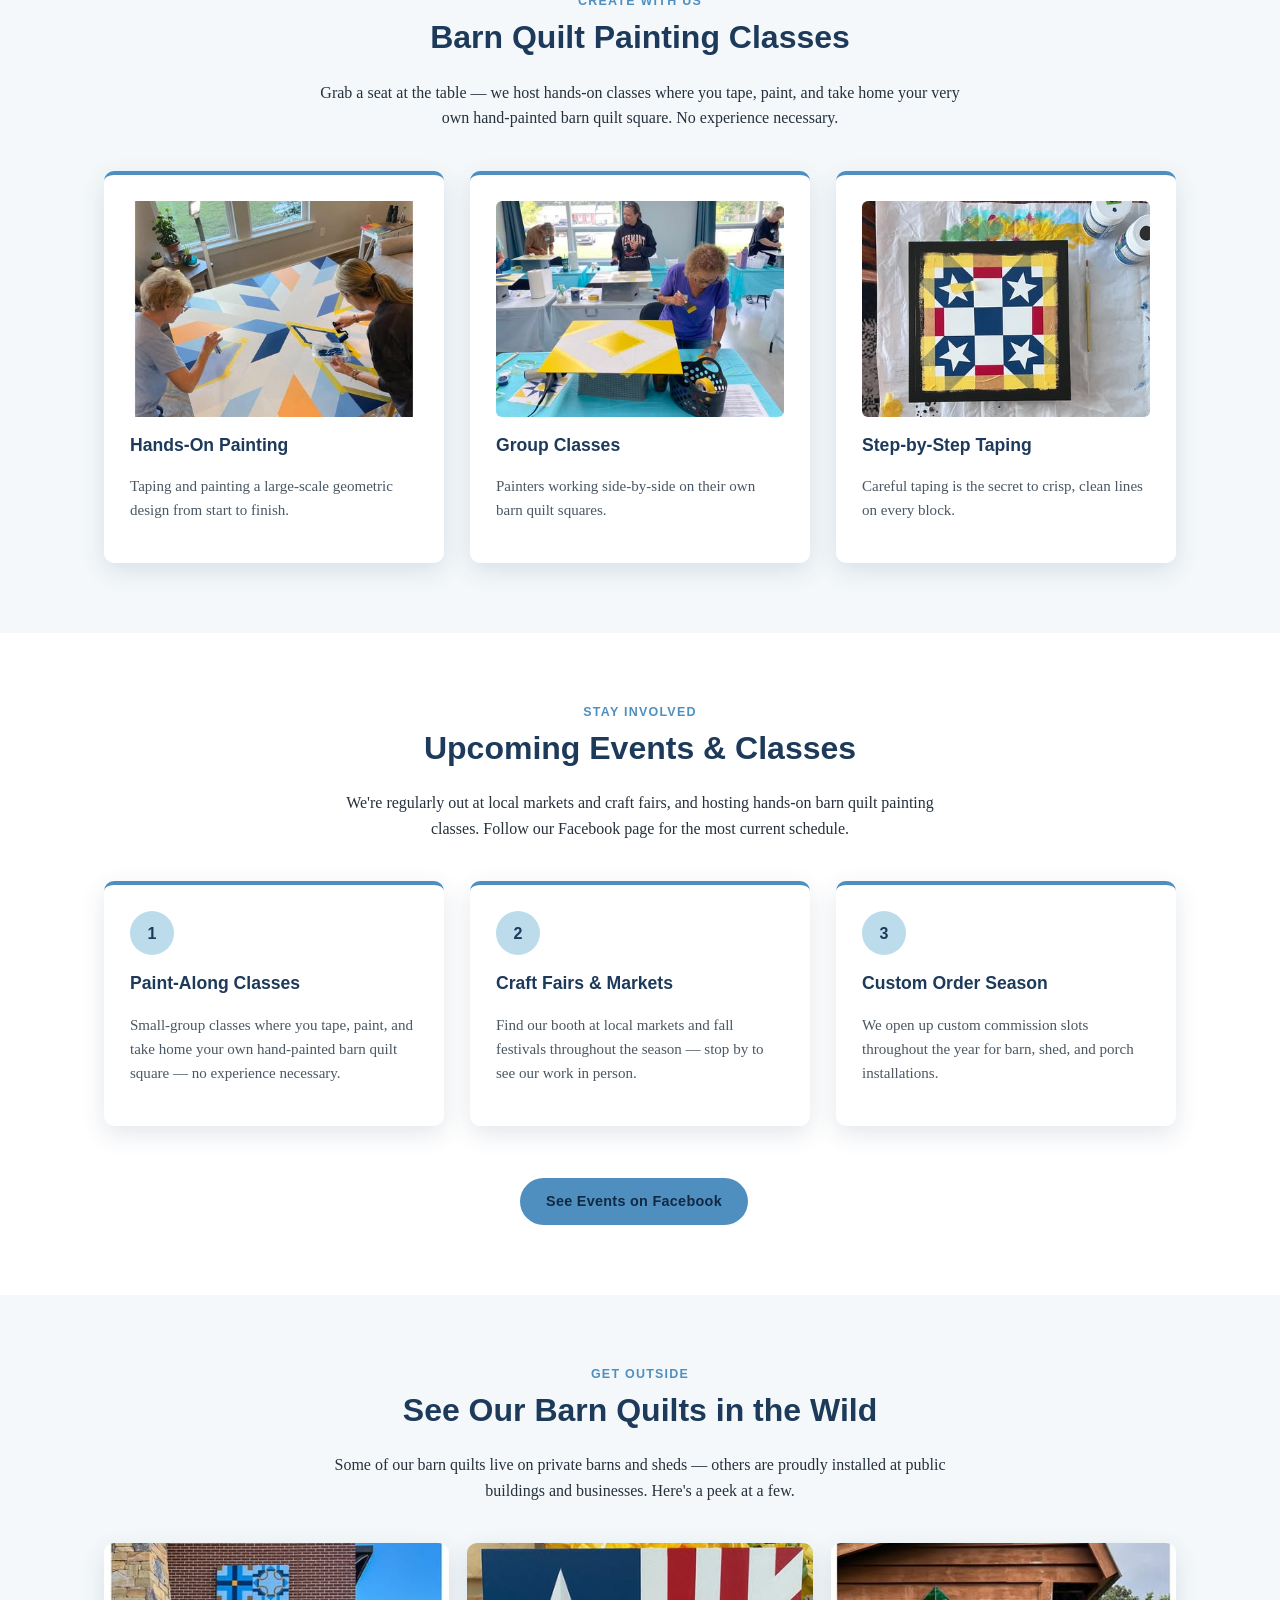
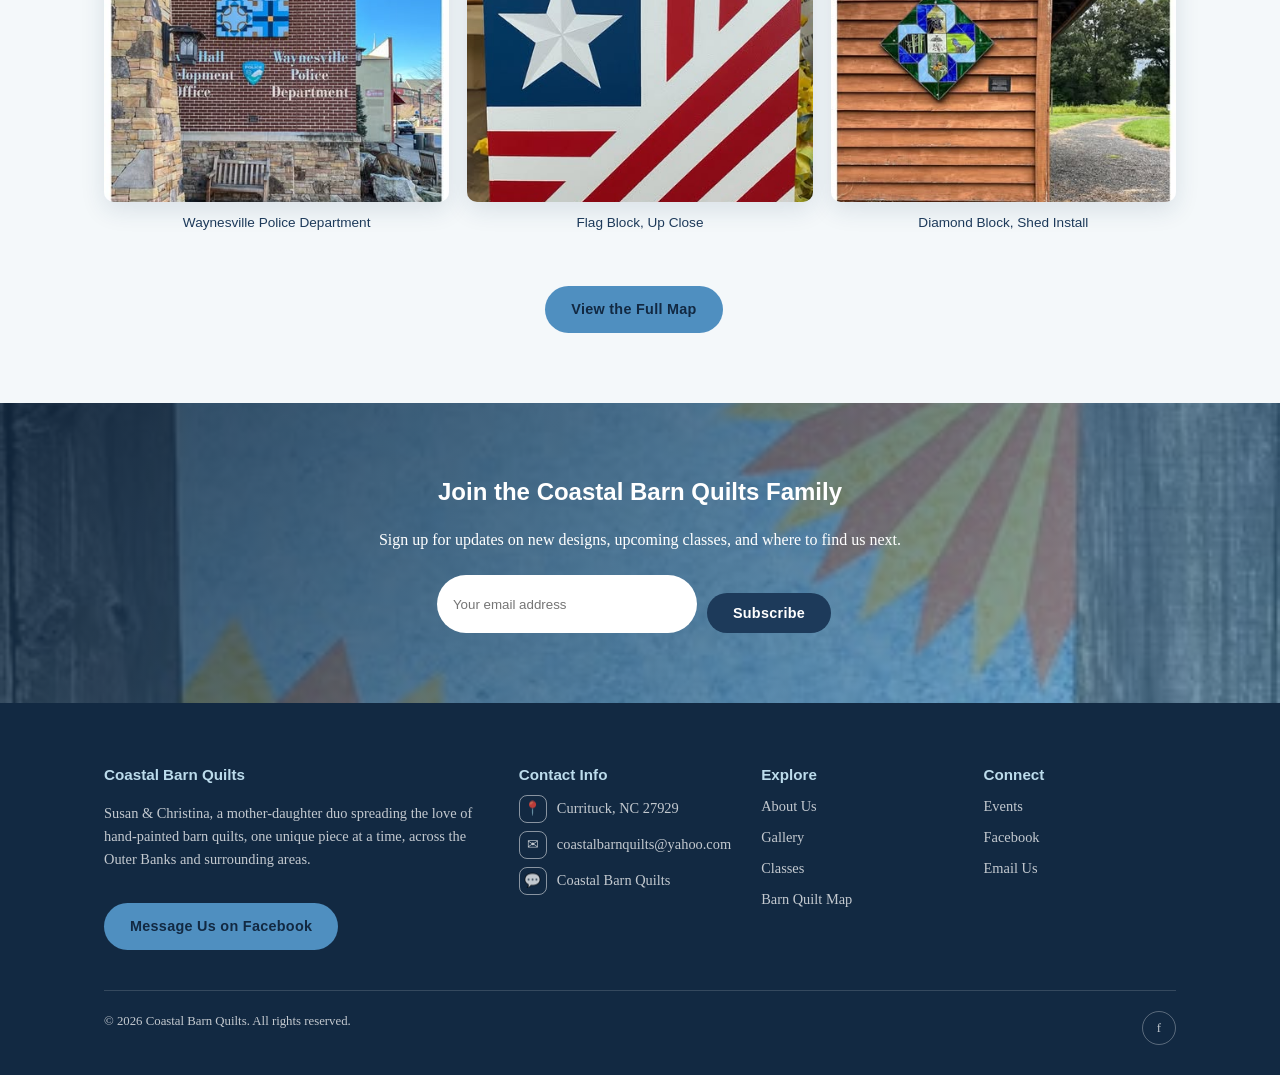
==== commit a5738df1: "Add new quilt images to assets directory" ====
--- a/index.html
+++ b/index.html
@@ -62,7 +62,7 @@
         <a class="btn btn-gold" href="https://www.facebook.com/profile.php?id=61556764754302" target="_blank" rel="noopener">Follow Along on Facebook</a>
       </div>
       <div class="photo-frame">
-        <img src="assets/images/789490271_122310284474225491_5668215752038292404_n.jpg" alt="Susan and Christina, the mother-daughter team behind Coastal Barn Quilts" />
+        <img src="assets/images/477252657_122207864792225491_5753854932810211561_n.jpg" alt="Susan and Christina, the mother-daughter team behind Coastal Barn Quilts" />
       </div>
     </div>
 
@@ -78,6 +78,33 @@
       <div class="card">
         <h3>Robert, &ldquo;the Muscle&rdquo;</h3>
         <p>As a family team, we often source out some manual labor to Susan's husband, Robert — even though he prefers to stay out of the limelight. He might try to deny it, but he's the muscle behind our work: snapping boards, sanding, priming, sealing, and assembly, he's always ready to help his girls out.</p>
+      </div>
+    </div>
+
+    <div class="section-head" style="margin-top:50px;">
+      <div class="kicker">Behind the Scenes</div>
+      <h2>Family Moments</h2>
+    </div>
+    <div class="grid">
+      <div class="card gallery-card">
+        <img src="assets/images/514364987_122240873096225491_3671985795014803410_n.jpg" alt="Susan and Christina hand-painting a starburst barn quilt together in their home studio" />
+        <h3>Painting Side by Side</h3>
+        <p>Susan and Christina working together on a starburst design in the studio.</p>
+      </div>
+      <div class="card gallery-card">
+        <img src="assets/images/515437820_122245788296225491_7010875958265969939_n.jpg" alt="Christina and Robert priming and rolling a barn quilt panel together at home" />
+        <h3>All Hands on Deck</h3>
+        <p>Christina and Robert prepping a panel &mdash; Robert never says no to lending a hand.</p>
+      </div>
+      <div class="card gallery-card">
+        <img src="assets/images/515439742_122244361370225491_3470125579620825503_n (1).jpg" alt="Susan and Christina at the Barn Quilt Artist Retreat sign in Ashe County, NC" />
+        <h3>Where It All Began</h3>
+        <p>Susan and Christina at the Barn Quilt Artist Retreat in Ashe County, NC.</p>
+      </div>
+      <div class="card gallery-card">
+        <img src="assets/images/571222418_122262475580225491_4055600601199905239_n.jpg" alt="Susan and Christina smiling together outdoors" />
+        <h3>Mother &amp; Daughter</h3>
+        <p>Susan and Christina, still having the time of their lives.</p>
       </div>
     </div>
 
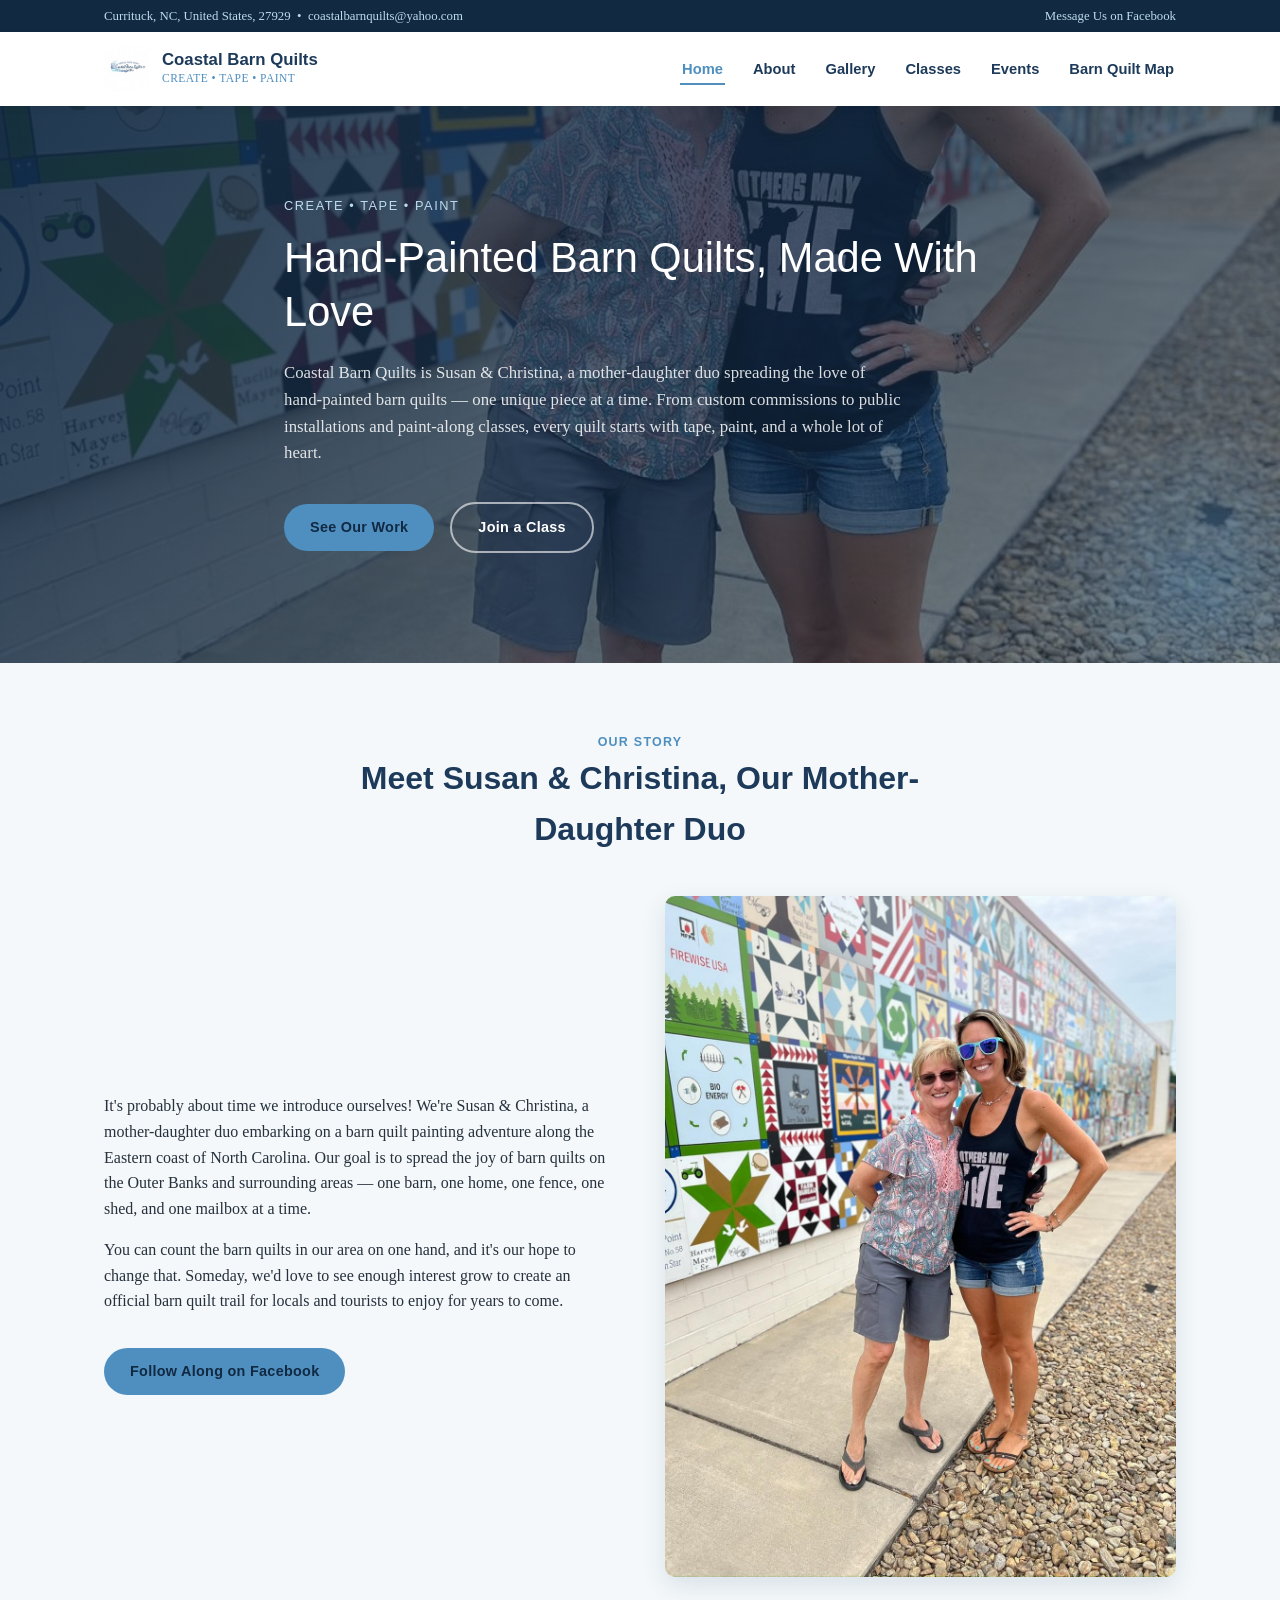
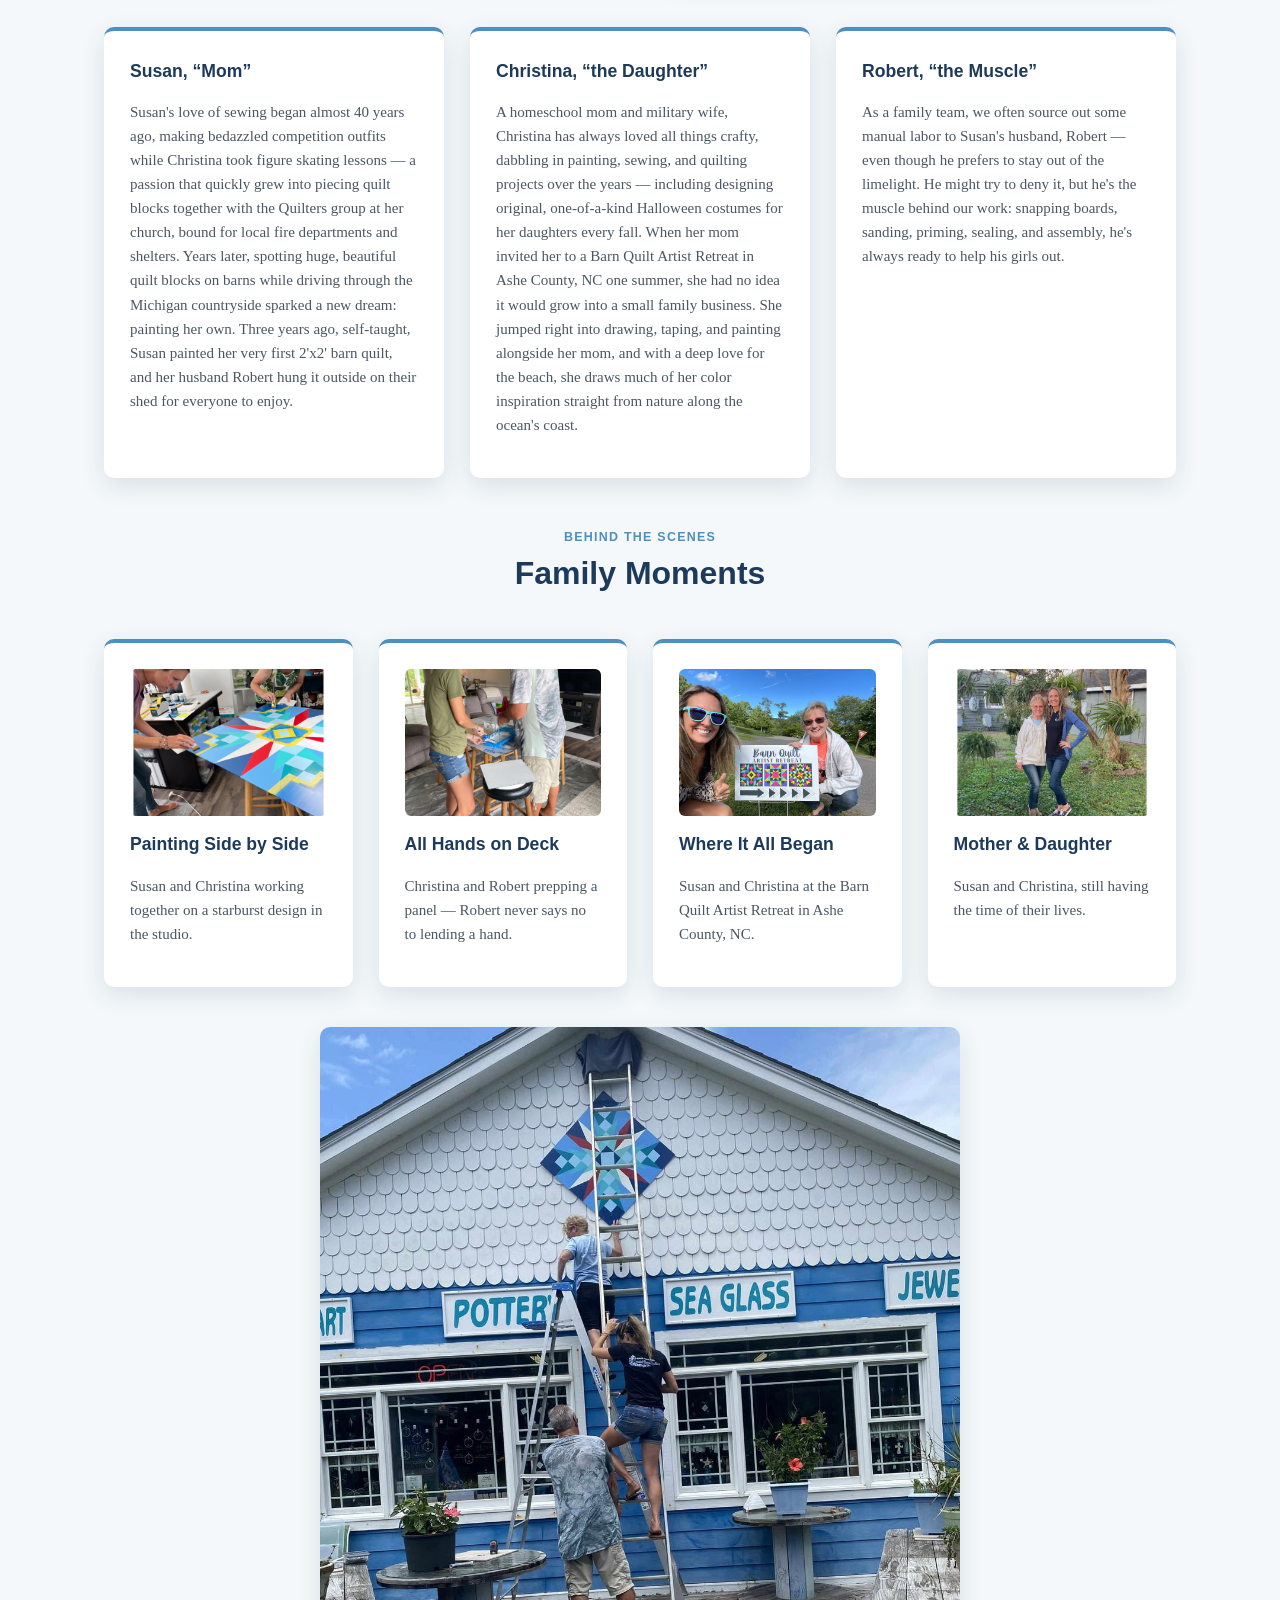
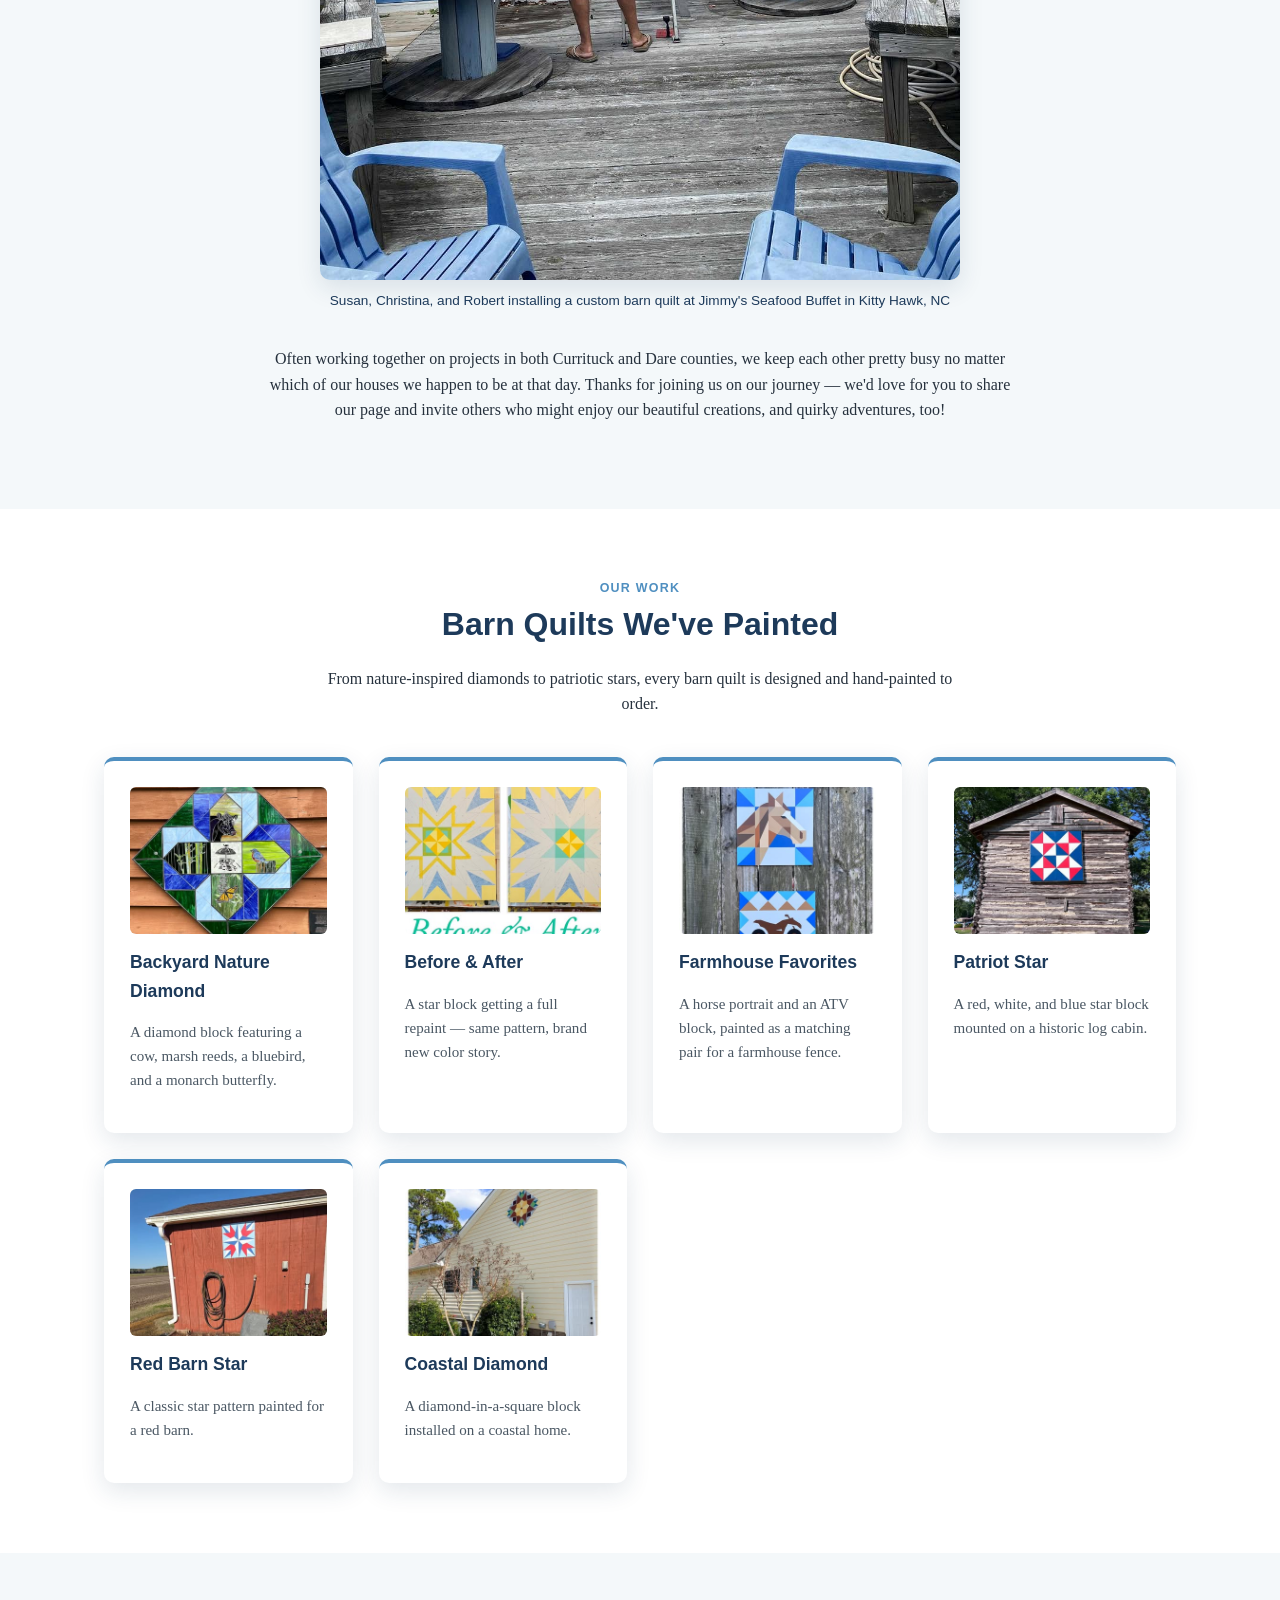
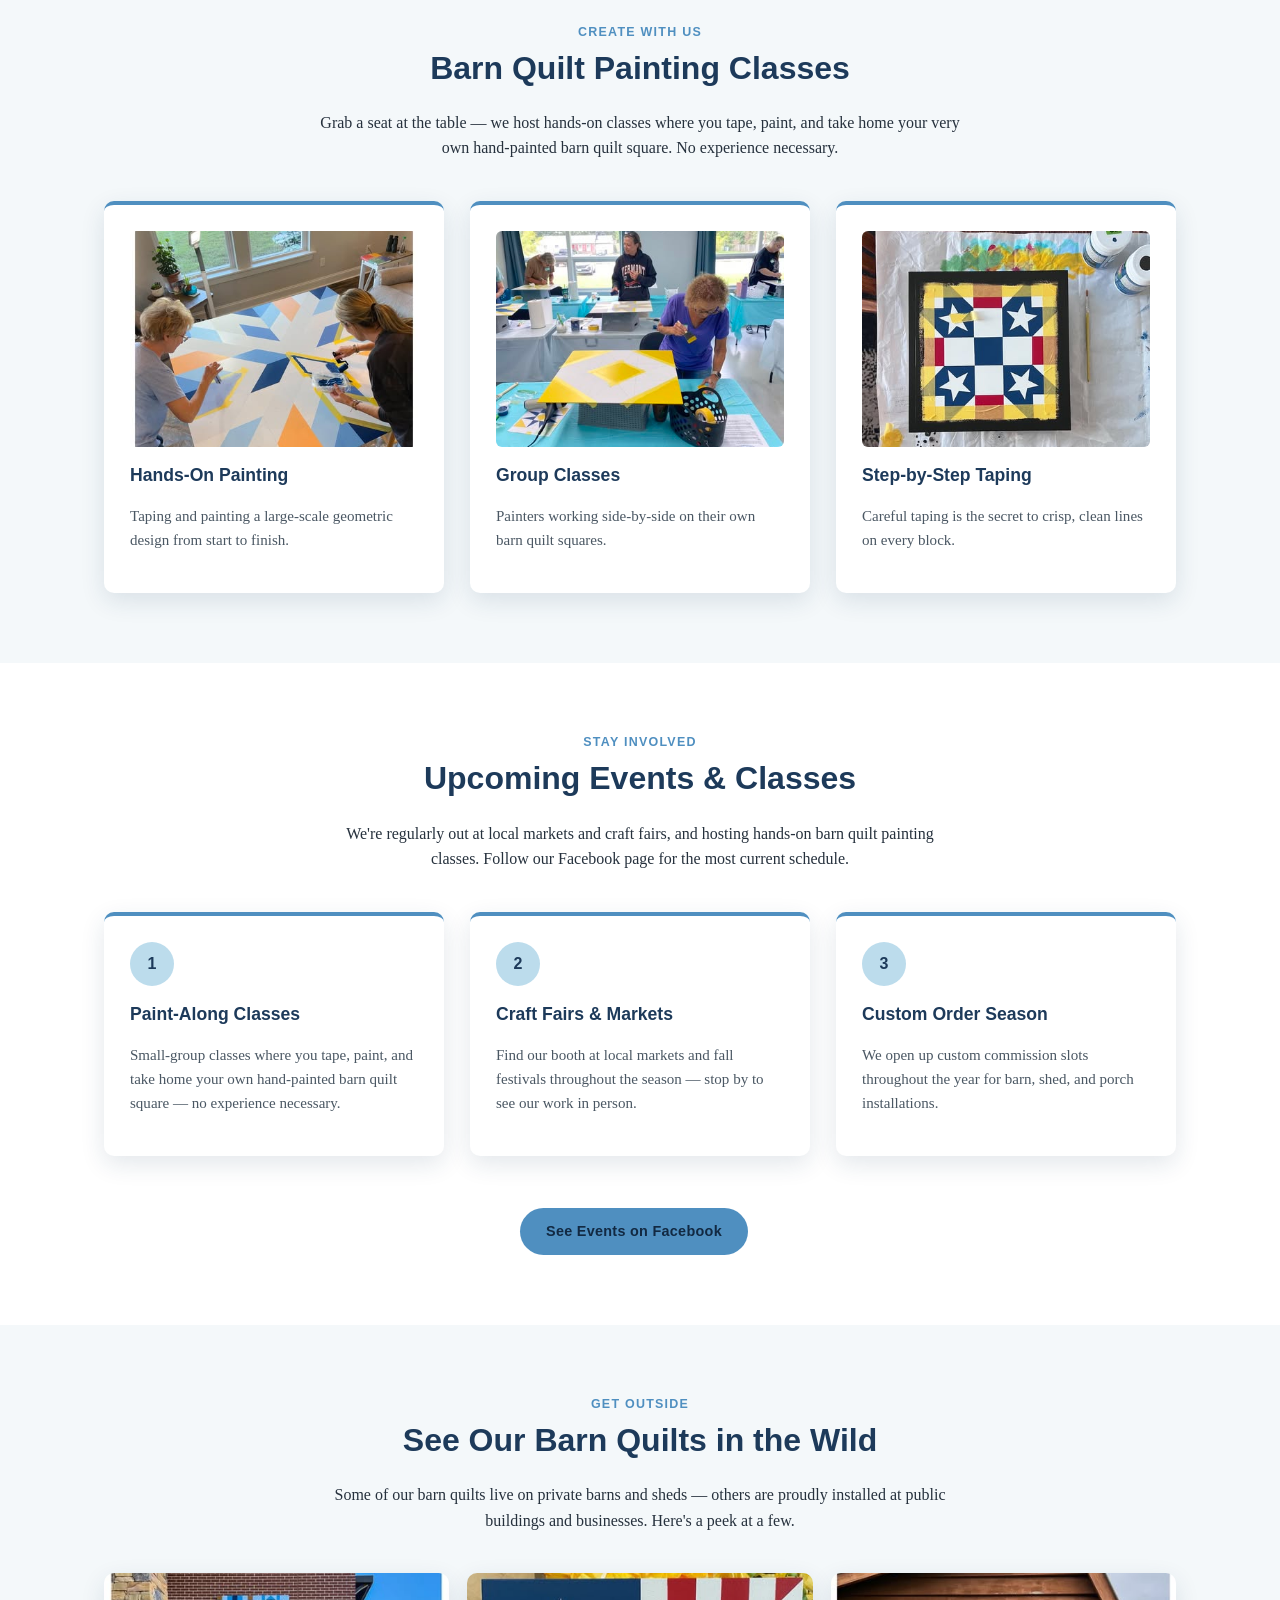
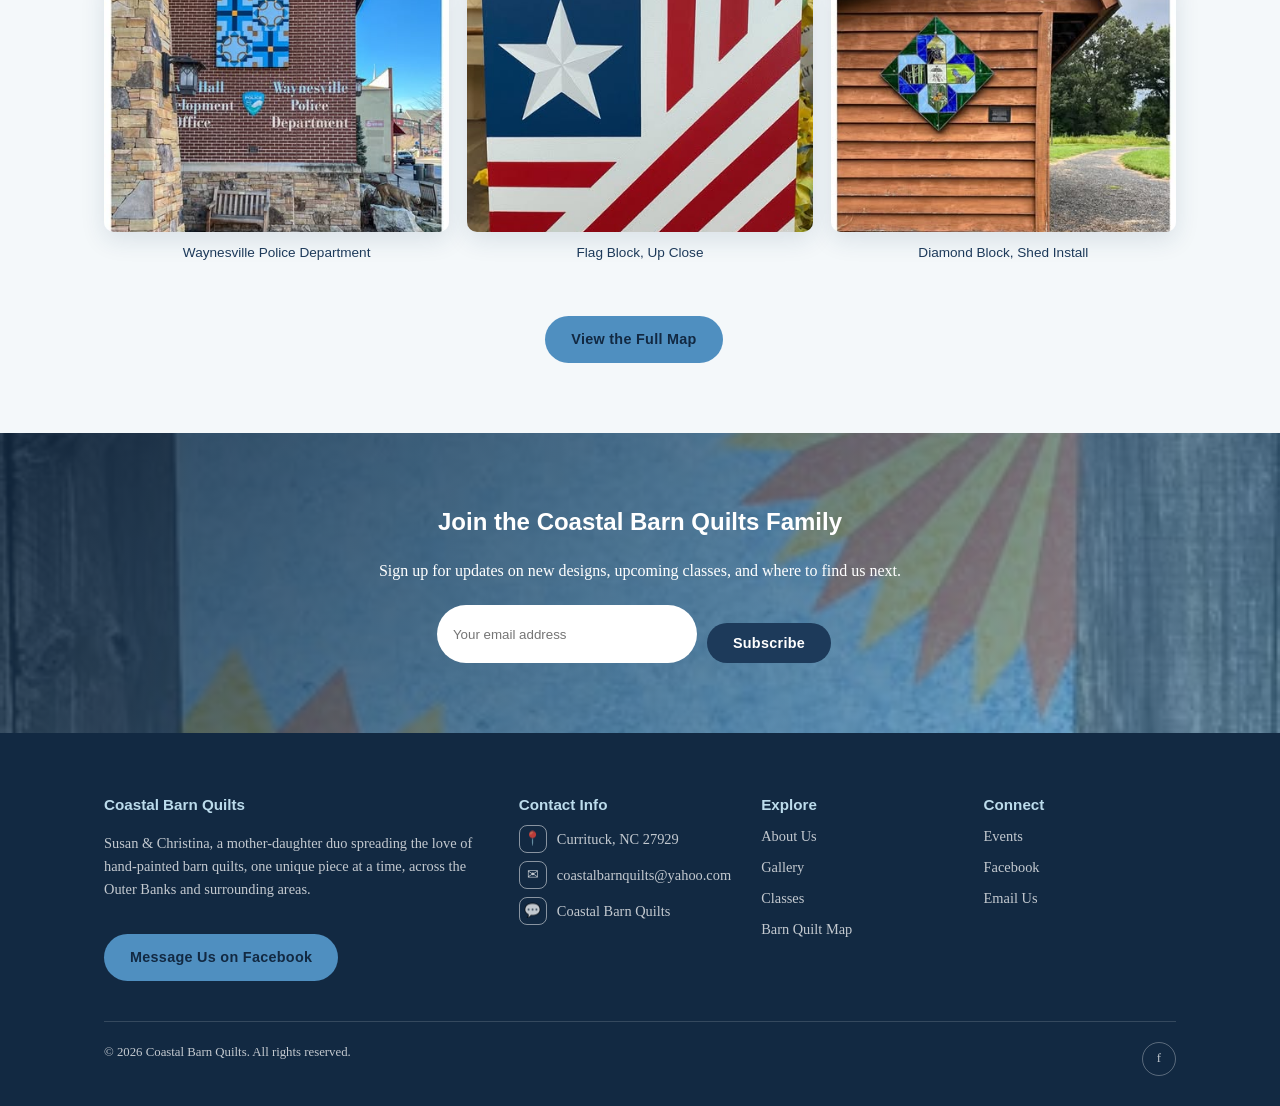
==== commit c6f07028: "Update about section image for installation at Jimmy's Seafood Buffet" ====
--- a/index.html
+++ b/index.html
@@ -109,7 +109,7 @@
     </div>
 
     <figure class="about-photo">
-      <img src="assets/images/732421109_122300689772225491_1646179112845082958_n.jpg" alt="Susan, Christina, and Robert installing a hand-painted barn quilt at Jimmy's Seafood Buffet in Kitty Hawk, NC" />
+      <img src="assets/images/515435944_122245582226225491_6907691651770247054_n.jpg" alt="Susan, Christina, and Robert installing a hand-painted barn quilt at Jimmy's Seafood Buffet in Kitty Hawk, NC" />
       <figcaption>Susan, Christina, and Robert installing a custom barn quilt at Jimmy's Seafood Buffet in Kitty Hawk, NC</figcaption>
     </figure>
 
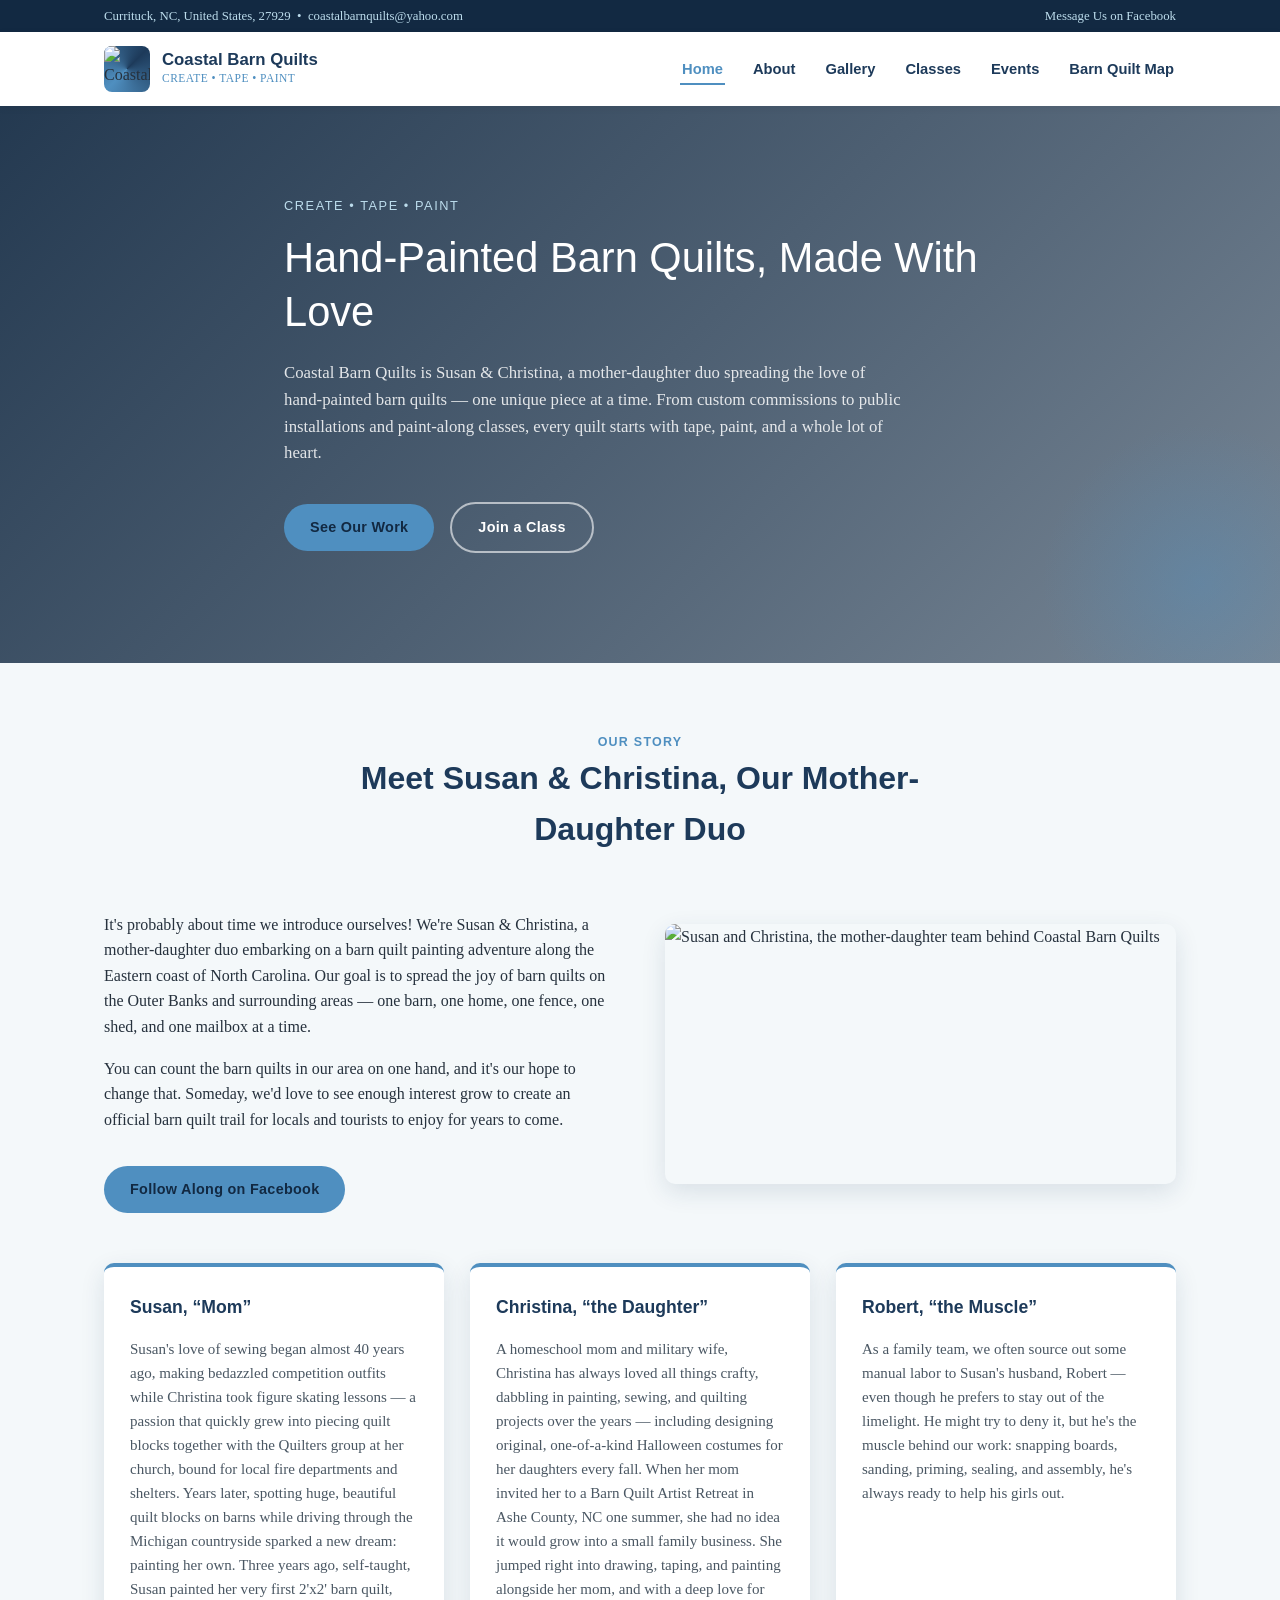
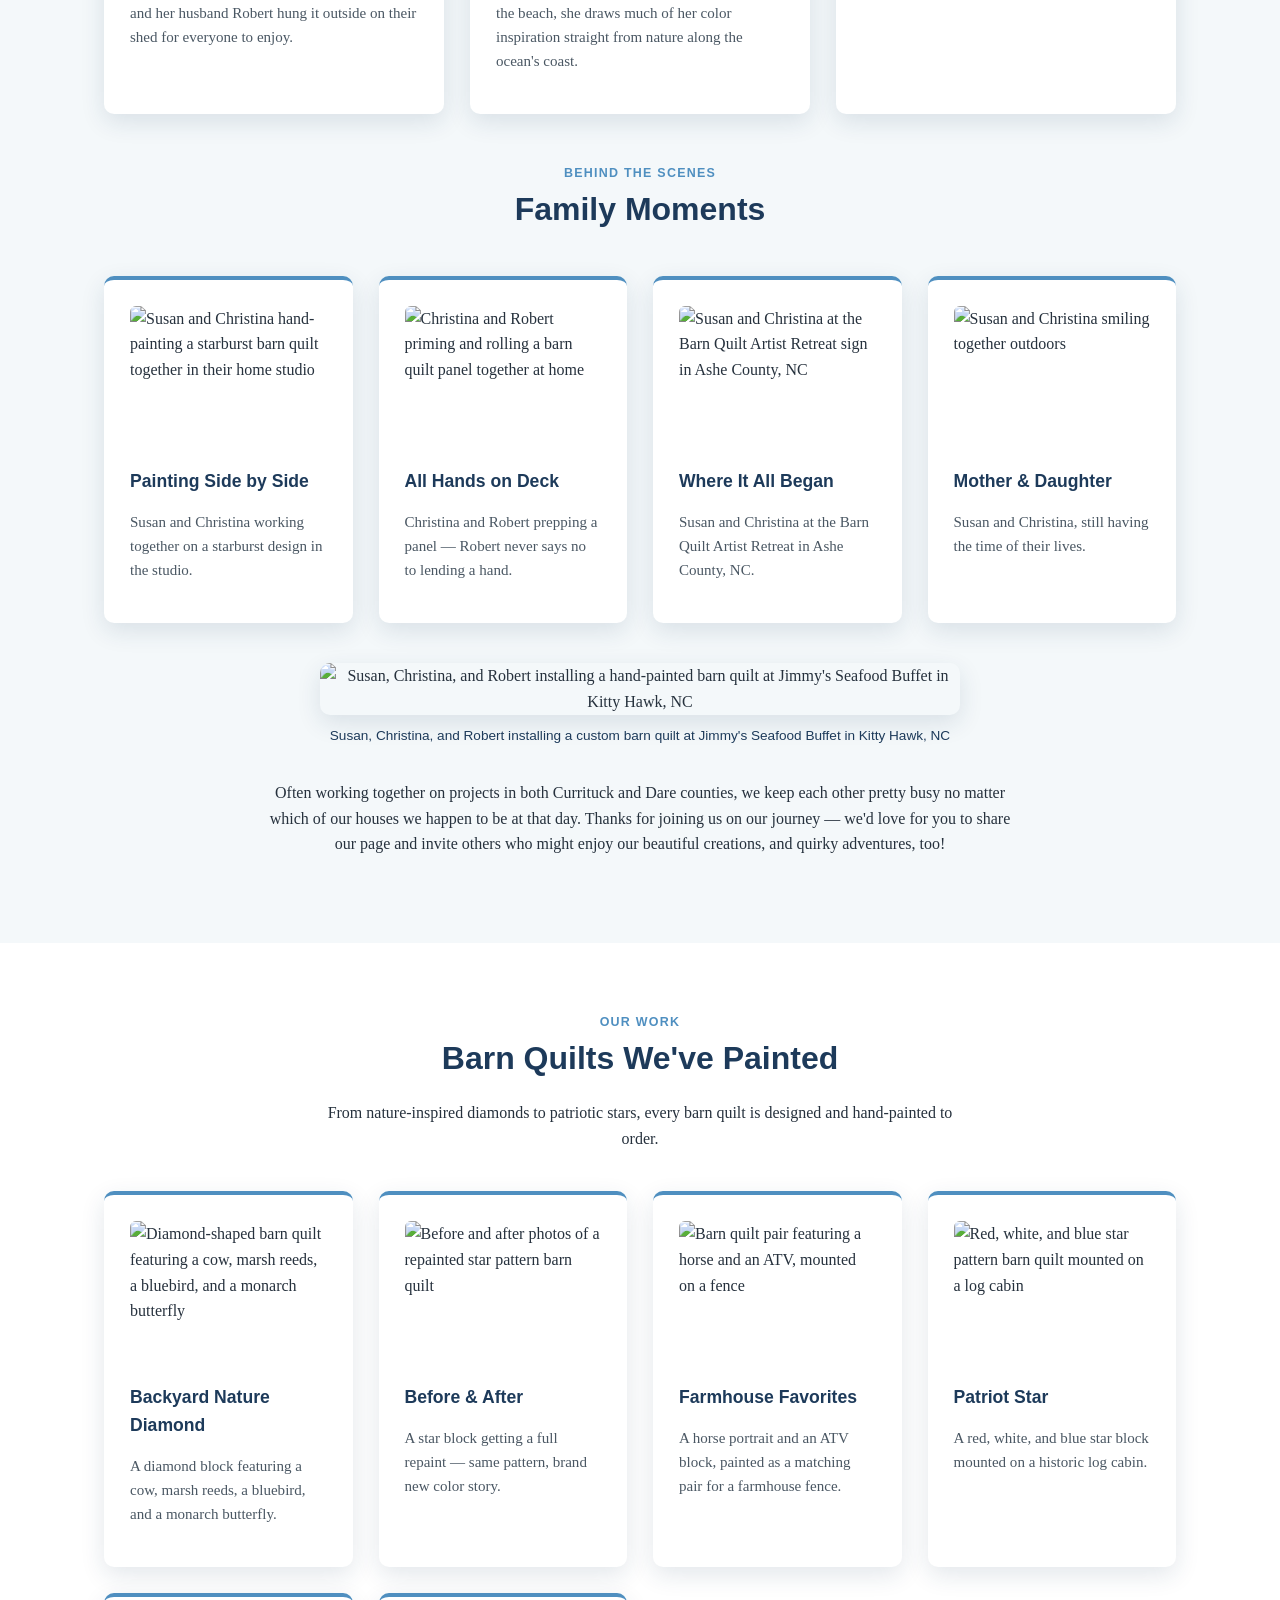
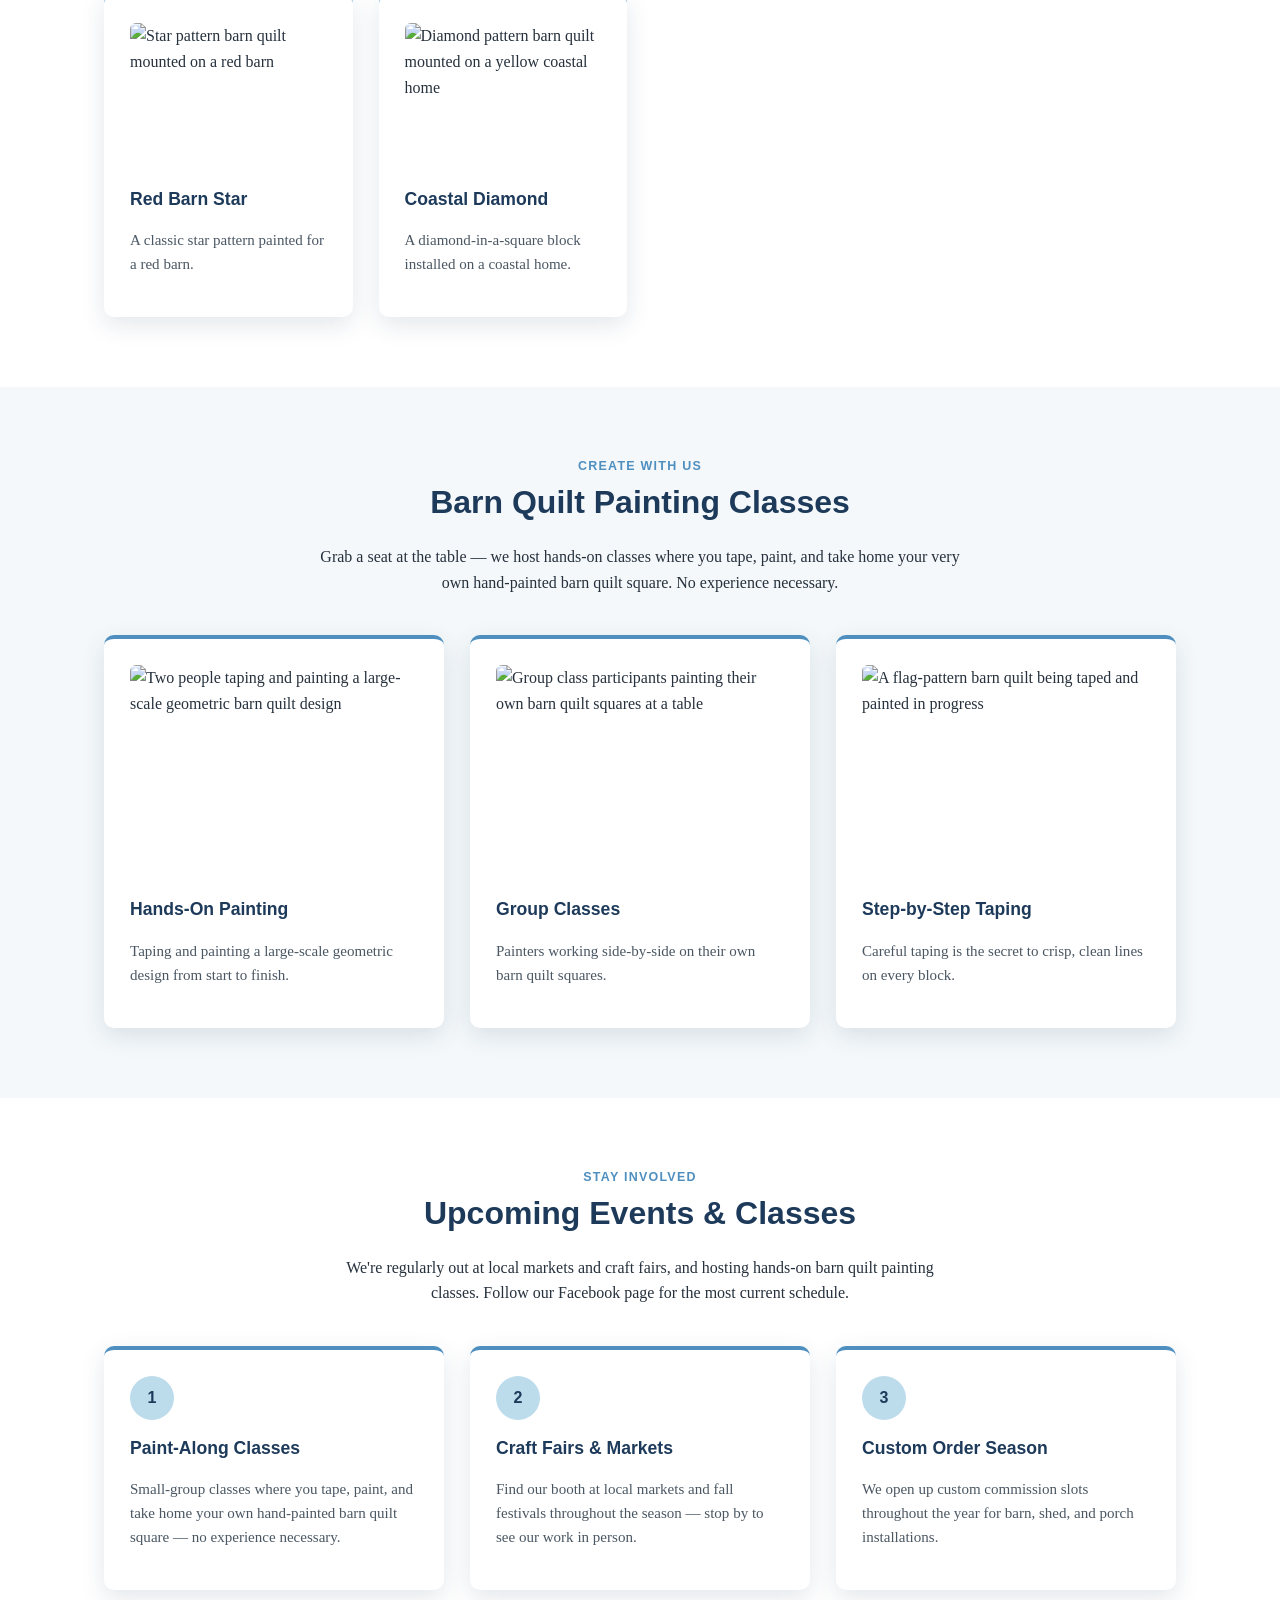
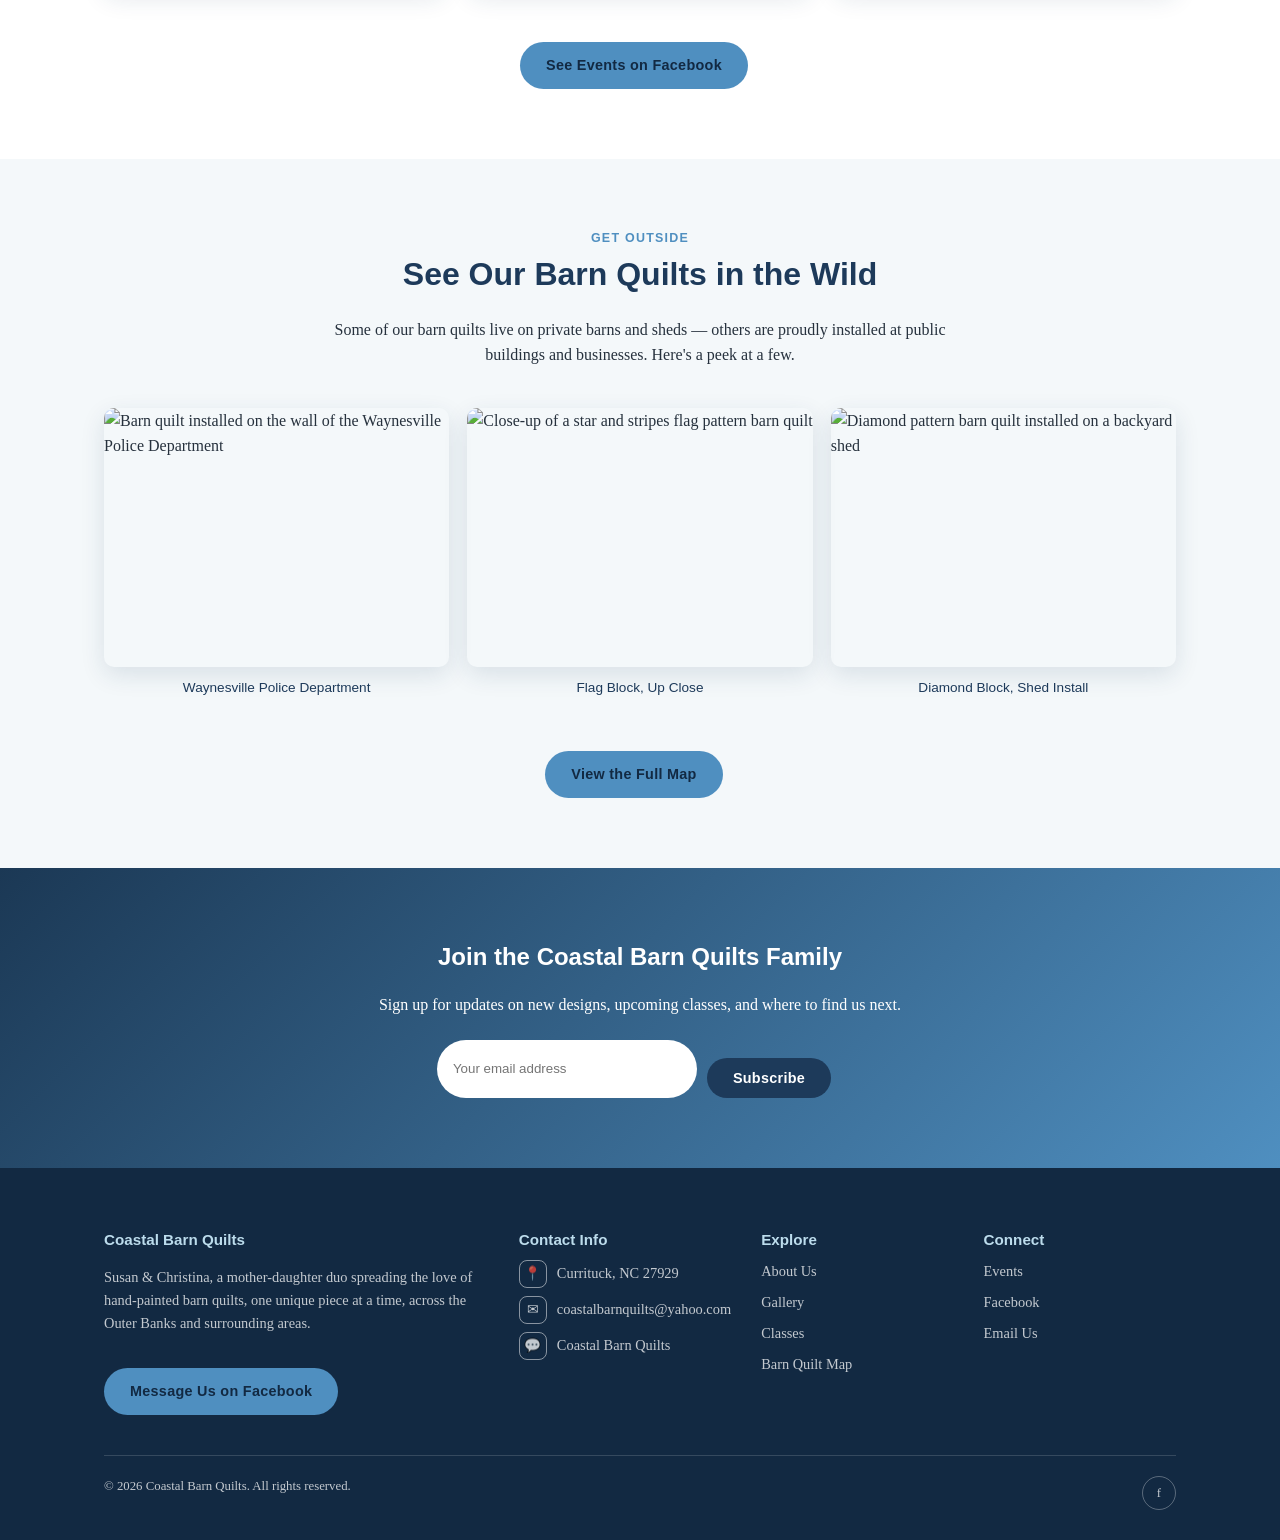
==== commit f3fc8ad9: "Point image references to raw.githubusercontent.com and rename files with spaces/parens Lets local i" ====
--- a/index.html
+++ b/index.html
@@ -5,7 +5,7 @@
 <meta name="viewport" content="width=device-width, initial-scale=1.0" />
 <title>Coastal Barn Quilts | Hand-Painted Barn Quilts</title>
 <meta name="description" content="Coastal Barn Quilts is Susan &amp; Christina, a mother-daughter duo spreading the love of hand-painted barn quilts across the Outer Banks and Eastern North Carolina. Custom commissions, public installations, and paint-along classes." />
-<link rel="icon" type="image/jpeg" href="assets/images/466887380_122190005582225491_4252295119846972973_n.jpg" />
+<link rel="icon" type="image/jpeg" href="https://raw.githubusercontent.com/Anshuadhikari/coastal_barn_quilts/sandbox/assets/images/466887380_122190005582225491_4252295119846972973_n.jpg" />
 <link rel="stylesheet" href="css/styles.css" />
 </head>
 <body>
@@ -20,7 +20,7 @@
 <header class="site-header">
   <div class="container">
     <a class="brand" href="index.html">
-      <span class="brand-mark"><img src="assets/images/466887380_122190005582225491_4252295119846972973_n.jpg" alt="Coastal Barn Quilts logo" /></span>
+      <span class="brand-mark"><img src="https://raw.githubusercontent.com/Anshuadhikari/coastal_barn_quilts/sandbox/assets/images/466887380_122190005582225491_4252295119846972973_n.jpg" alt="Coastal Barn Quilts logo" /></span>
       <span class="brand-text">
         <div class="name">Coastal Barn Quilts</div>
         <div class="tag">Create &bull; Tape &bull; Paint</div>
@@ -39,7 +39,7 @@
   </div>
 </header>
 
-<section class="hero hero-photo" style="background-image:url('assets/images/477252657_122207864792225491_5753854932810211561_n.jpg');">
+<section class="hero hero-photo" style="background-image:url('https://raw.githubusercontent.com/Anshuadhikari/coastal_barn_quilts/sandbox/assets/images/477252657_122207864792225491_5753854932810211561_n.jpg');">
   <div class="container">
     <div class="eyebrow">Create &bull; Tape &bull; Paint</div>
     <h1>Hand-Painted Barn Quilts, Made With Love</h1>
@@ -62,7 +62,7 @@
         <a class="btn btn-gold" href="https://www.facebook.com/profile.php?id=61556764754302" target="_blank" rel="noopener">Follow Along on Facebook</a>
       </div>
       <div class="photo-frame">
-        <img src="assets/images/477252657_122207864792225491_5753854932810211561_n.jpg" alt="Susan and Christina, the mother-daughter team behind Coastal Barn Quilts" />
+        <img src="https://raw.githubusercontent.com/Anshuadhikari/coastal_barn_quilts/sandbox/assets/images/477252657_122207864792225491_5753854932810211561_n.jpg" alt="Susan and Christina, the mother-daughter team behind Coastal Barn Quilts" />
       </div>
     </div>
 
@@ -87,29 +87,29 @@
     </div>
     <div class="grid">
       <div class="card gallery-card">
-        <img src="assets/images/514364987_122240873096225491_3671985795014803410_n.jpg" alt="Susan and Christina hand-painting a starburst barn quilt together in their home studio" />
+        <img src="https://raw.githubusercontent.com/Anshuadhikari/coastal_barn_quilts/sandbox/assets/images/514364987_122240873096225491_3671985795014803410_n.jpg" alt="Susan and Christina hand-painting a starburst barn quilt together in their home studio" />
         <h3>Painting Side by Side</h3>
         <p>Susan and Christina working together on a starburst design in the studio.</p>
       </div>
       <div class="card gallery-card">
-        <img src="assets/images/515437820_122245788296225491_7010875958265969939_n.jpg" alt="Christina and Robert priming and rolling a barn quilt panel together at home" />
+        <img src="https://raw.githubusercontent.com/Anshuadhikari/coastal_barn_quilts/sandbox/assets/images/515437820_122245788296225491_7010875958265969939_n.jpg" alt="Christina and Robert priming and rolling a barn quilt panel together at home" />
         <h3>All Hands on Deck</h3>
         <p>Christina and Robert prepping a panel &mdash; Robert never says no to lending a hand.</p>
       </div>
       <div class="card gallery-card">
-        <img src="assets/images/515439742_122244361370225491_3470125579620825503_n (1).jpg" alt="Susan and Christina at the Barn Quilt Artist Retreat sign in Ashe County, NC" />
+        <img src="https://raw.githubusercontent.com/Anshuadhikari/coastal_barn_quilts/sandbox/assets/images/515439742_122244361370225491_3470125579620825503_n-1.jpg" alt="Susan and Christina at the Barn Quilt Artist Retreat sign in Ashe County, NC" />
         <h3>Where It All Began</h3>
         <p>Susan and Christina at the Barn Quilt Artist Retreat in Ashe County, NC.</p>
       </div>
       <div class="card gallery-card">
-        <img src="assets/images/571222418_122262475580225491_4055600601199905239_n.jpg" alt="Susan and Christina smiling together outdoors" />
+        <img src="https://raw.githubusercontent.com/Anshuadhikari/coastal_barn_quilts/sandbox/assets/images/571222418_122262475580225491_4055600601199905239_n.jpg" alt="Susan and Christina smiling together outdoors" />
         <h3>Mother &amp; Daughter</h3>
         <p>Susan and Christina, still having the time of their lives.</p>
       </div>
     </div>
 
     <figure class="about-photo">
-      <img src="assets/images/515435944_122245582226225491_6907691651770247054_n.jpg" alt="Susan, Christina, and Robert installing a hand-painted barn quilt at Jimmy's Seafood Buffet in Kitty Hawk, NC" />
+      <img src="https://raw.githubusercontent.com/Anshuadhikari/coastal_barn_quilts/sandbox/assets/images/515435944_122245582226225491_6907691651770247054_n.jpg" alt="Susan, Christina, and Robert installing a hand-painted barn quilt at Jimmy's Seafood Buffet in Kitty Hawk, NC" />
       <figcaption>Susan, Christina, and Robert installing a custom barn quilt at Jimmy's Seafood Buffet in Kitty Hawk, NC</figcaption>
     </figure>
 
@@ -126,32 +126,32 @@
     </div>
     <div class="grid">
       <div class="card gallery-card">
-        <img src="assets/images/530795545_122250019094225491_9047886345712242179_n.jpg" alt="Diamond-shaped barn quilt featuring a cow, marsh reeds, a bluebird, and a monarch butterfly" />
+        <img src="https://raw.githubusercontent.com/Anshuadhikari/coastal_barn_quilts/sandbox/assets/images/530795545_122250019094225491_9047886345712242179_n.jpg" alt="Diamond-shaped barn quilt featuring a cow, marsh reeds, a bluebird, and a monarch butterfly" />
         <h3>Backyard Nature Diamond</h3>
         <p>A diamond block featuring a cow, marsh reeds, a bluebird, and a monarch butterfly.</p>
       </div>
       <div class="card gallery-card">
-        <img src="assets/images/539266680_122252537222225491_5180023009858354695_n.jpg" alt="Before and after photos of a repainted star pattern barn quilt" />
+        <img src="https://raw.githubusercontent.com/Anshuadhikari/coastal_barn_quilts/sandbox/assets/images/539266680_122252537222225491_5180023009858354695_n.jpg" alt="Before and after photos of a repainted star pattern barn quilt" />
         <h3>Before &amp; After</h3>
         <p>A star block getting a full repaint — same pattern, brand new color story.</p>
       </div>
       <div class="card gallery-card">
-        <img src="assets/images/625463427_122278400000225491_3582782521754034518_n.jpg" alt="Barn quilt pair featuring a horse and an ATV, mounted on a fence" />
+        <img src="https://raw.githubusercontent.com/Anshuadhikari/coastal_barn_quilts/sandbox/assets/images/625463427_122278400000225491_3582782521754034518_n.jpg" alt="Barn quilt pair featuring a horse and an ATV, mounted on a fence" />
         <h3>Farmhouse Favorites</h3>
         <p>A horse portrait and an ATV block, painted as a matching pair for a farmhouse fence.</p>
       </div>
       <div class="card gallery-card">
-        <img src="assets/images/699121615_122294060348225491_2628515227605538361_n.jpg" alt="Red, white, and blue star pattern barn quilt mounted on a log cabin" />
+        <img src="https://raw.githubusercontent.com/Anshuadhikari/coastal_barn_quilts/sandbox/assets/images/699121615_122294060348225491_2628515227605538361_n.jpg" alt="Red, white, and blue star pattern barn quilt mounted on a log cabin" />
         <h3>Patriot Star</h3>
         <p>A red, white, and blue star block mounted on a historic log cabin.</p>
       </div>
       <div class="card gallery-card">
-        <img src="assets/images/660479908_122287011278225491_8597335035796699145_n.jpg" alt="Star pattern barn quilt mounted on a red barn" />
+        <img src="https://raw.githubusercontent.com/Anshuadhikari/coastal_barn_quilts/sandbox/assets/images/660479908_122287011278225491_8597335035796699145_n.jpg" alt="Star pattern barn quilt mounted on a red barn" />
         <h3>Red Barn Star</h3>
         <p>A classic star pattern painted for a red barn.</p>
       </div>
       <div class="card gallery-card">
-        <img src="assets/images/573549337_122263209008225491_8401580440284977162_n.jpg" alt="Diamond pattern barn quilt mounted on a yellow coastal home" />
+        <img src="https://raw.githubusercontent.com/Anshuadhikari/coastal_barn_quilts/sandbox/assets/images/573549337_122263209008225491_8401580440284977162_n.jpg" alt="Diamond pattern barn quilt mounted on a yellow coastal home" />
         <h3>Coastal Diamond</h3>
         <p>A diamond-in-a-square block installed on a coastal home.</p>
       </div>
@@ -168,17 +168,17 @@
     </div>
     <div class="grid">
       <div class="card gallery-card">
-        <img src="assets/images/578806525_122264623766225491_6568271241846609788_n.jpg" alt="Two people taping and painting a large-scale geometric barn quilt design" />
+        <img src="https://raw.githubusercontent.com/Anshuadhikari/coastal_barn_quilts/sandbox/assets/images/578806525_122264623766225491_6568271241846609788_n.jpg" alt="Two people taping and painting a large-scale geometric barn quilt design" />
         <h3>Hands-On Painting</h3>
         <p>Taping and painting a large-scale geometric design from start to finish.</p>
       </div>
       <div class="card gallery-card">
-        <img src="assets/images/790425282_122310284378225491_1648993133553553510_n.jpg" alt="Group class participants painting their own barn quilt squares at a table" />
+        <img src="https://raw.githubusercontent.com/Anshuadhikari/coastal_barn_quilts/sandbox/assets/images/790425282_122310284378225491_1648993133553553510_n.jpg" alt="Group class participants painting their own barn quilt squares at a table" />
         <h3>Group Classes</h3>
         <p>Painters working side-by-side on their own barn quilt squares.</p>
       </div>
       <div class="card gallery-card">
-        <img src="assets/images/658147280_122287007804225491_4721801264896999484_n.jpg" alt="A flag-pattern barn quilt being taped and painted in progress" />
+        <img src="https://raw.githubusercontent.com/Anshuadhikari/coastal_barn_quilts/sandbox/assets/images/658147280_122287007804225491_4721801264896999484_n.jpg" alt="A flag-pattern barn quilt being taped and painted in progress" />
         <h3>Step-by-Step Taping</h3>
         <p>Careful taping is the secret to crisp, clean lines on every block.</p>
       </div>
@@ -225,15 +225,15 @@
     </div>
     <div class="photo-strip">
       <figure>
-        <img src="assets/images/481001159_122211260636225491_6834488302638869126_n.jpg" alt="Barn quilt installed on the wall of the Waynesville Police Department" />
+        <img src="https://raw.githubusercontent.com/Anshuadhikari/coastal_barn_quilts/sandbox/assets/images/481001159_122211260636225491_6834488302638869126_n.jpg" alt="Barn quilt installed on the wall of the Waynesville Police Department" />
         <figcaption>Waynesville Police Department</figcaption>
       </figure>
       <figure>
-        <img src="assets/images/675193528_122290135490225491_7112691949585786083_n.jpg" alt="Close-up of a star and stripes flag pattern barn quilt" />
+        <img src="https://raw.githubusercontent.com/Anshuadhikari/coastal_barn_quilts/sandbox/assets/images/675193528_122290135490225491_7112691949585786083_n.jpg" alt="Close-up of a star and stripes flag pattern barn quilt" />
         <figcaption>Flag Block, Up Close</figcaption>
       </figure>
       <figure>
-        <img src="assets/images/533178835_122250019040225491_7981194932776512868_n.jpg" alt="Diamond pattern barn quilt installed on a backyard shed" />
+        <img src="https://raw.githubusercontent.com/Anshuadhikari/coastal_barn_quilts/sandbox/assets/images/533178835_122250019040225491_7981194932776512868_n.jpg" alt="Diamond pattern barn quilt installed on a backyard shed" />
         <figcaption>Diamond Block, Shed Install</figcaption>
       </figure>
     </div>
@@ -243,7 +243,7 @@
   </div>
 </section>
 
-<section class="cta-band cta-band-photo" style="background-image:url('assets/images/536268085_122251642718225491_5577699748736199073_n.jpg');" id="newsletter">
+<section class="cta-band cta-band-photo" style="background-image:url('https://raw.githubusercontent.com/Anshuadhikari/coastal_barn_quilts/sandbox/assets/images/536268085_122251642718225491_5577699748736199073_n.jpg');" id="newsletter">
   <div class="container">
     <h2>Join the Coastal Barn Quilts Family</h2>
     <p>Sign up for updates on new designs, upcoming classes, and where to find us next.</p>
